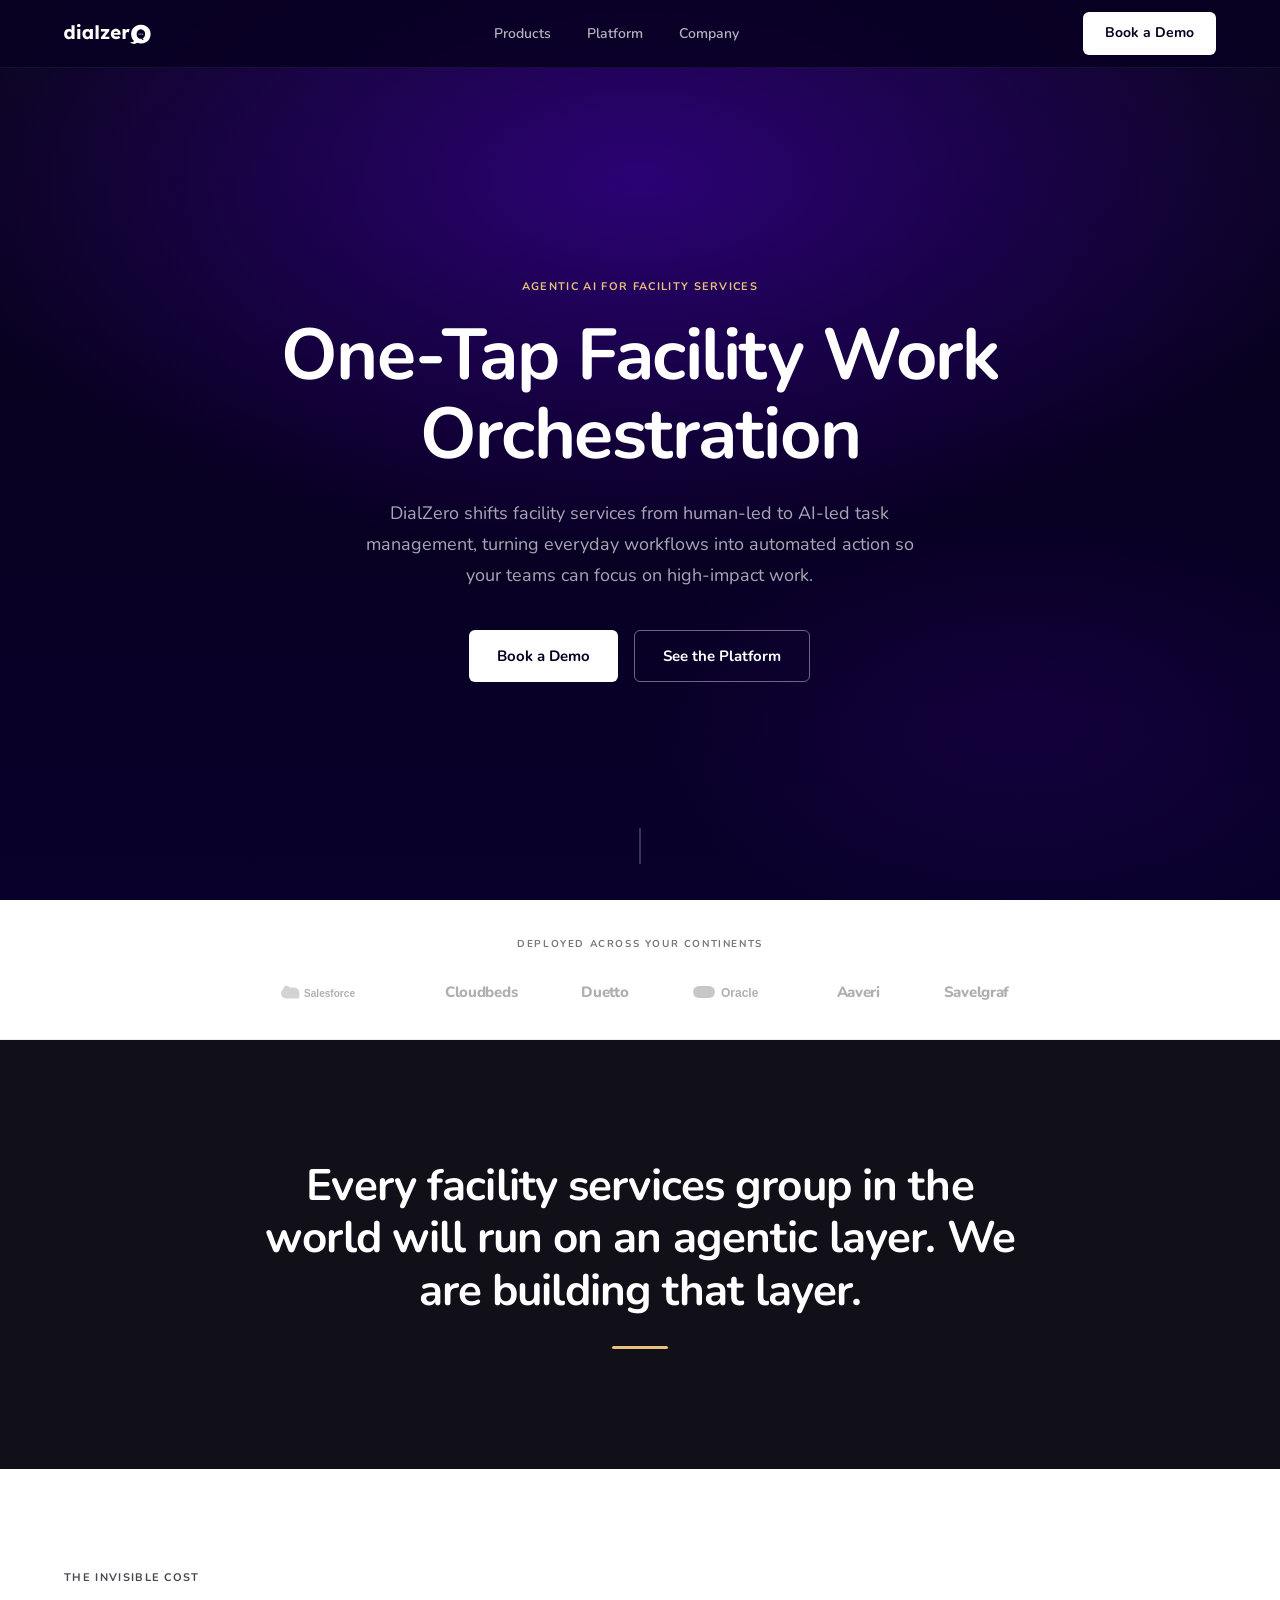
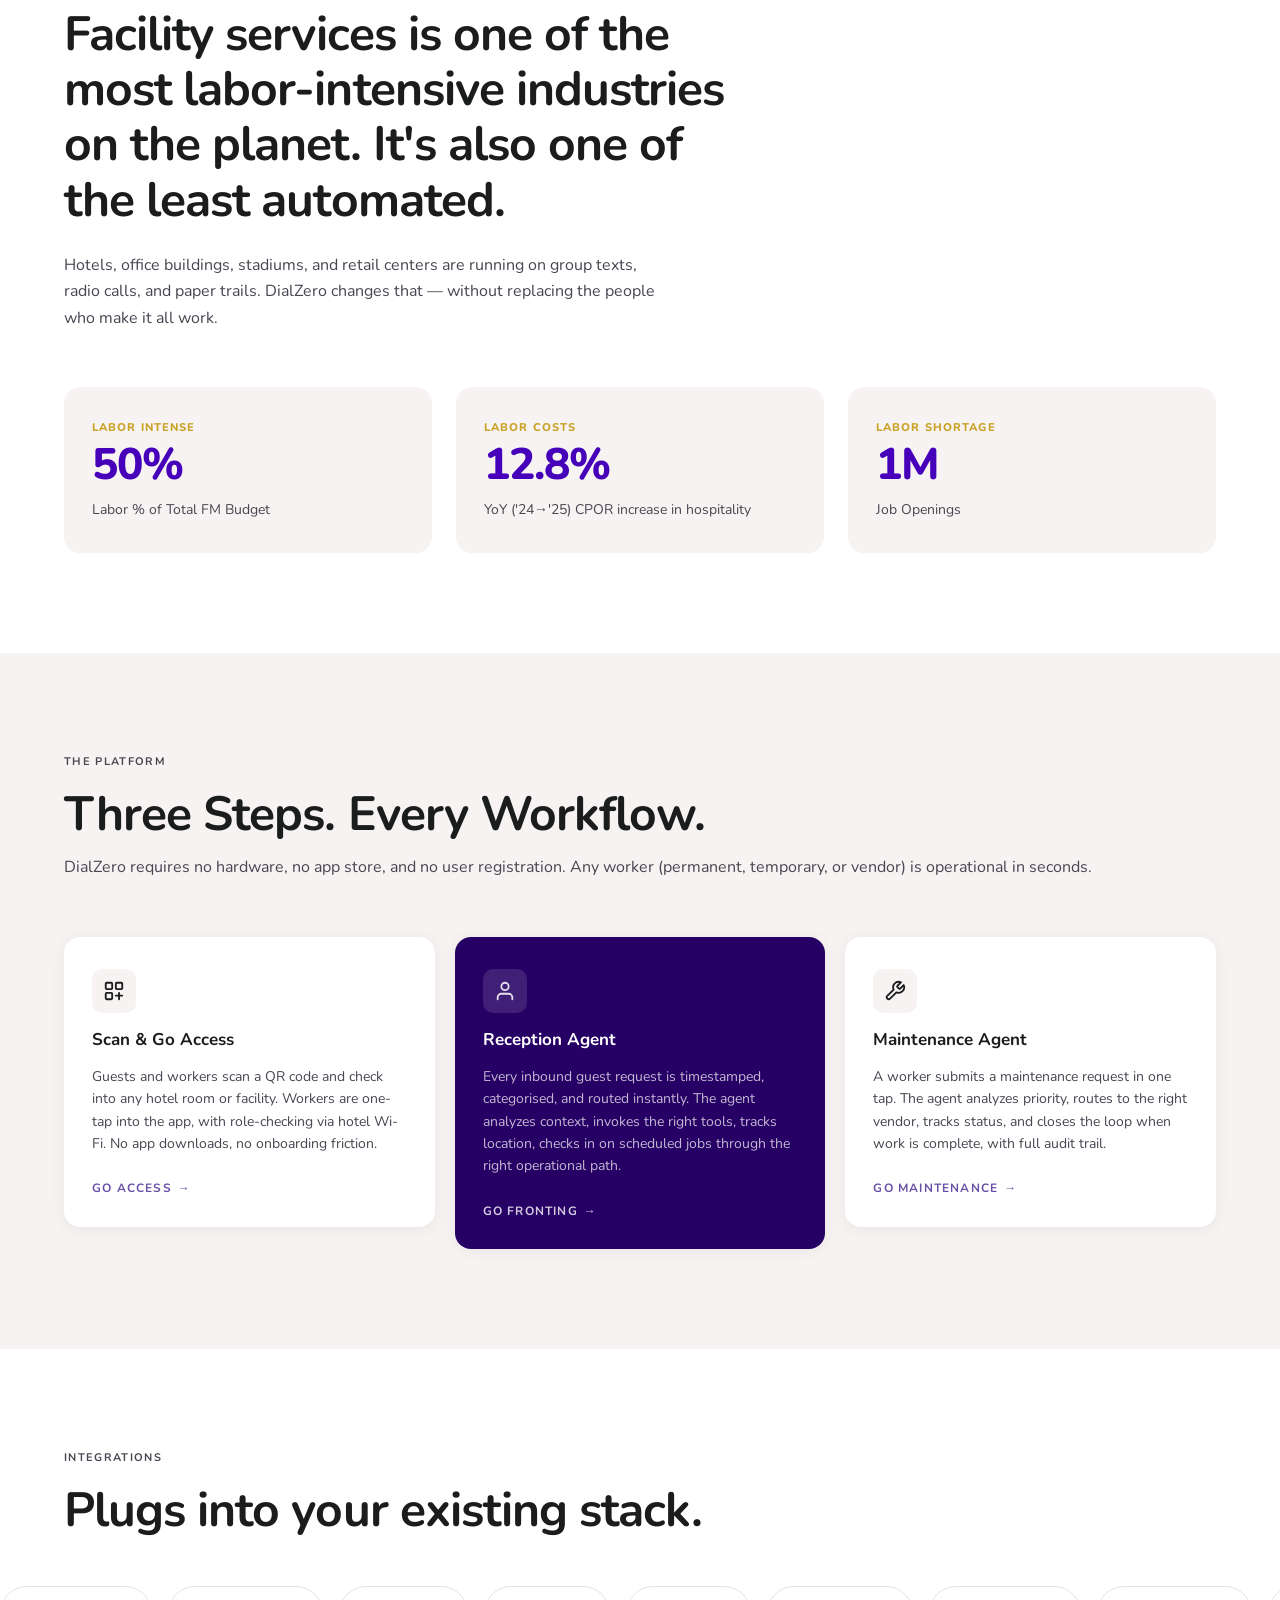
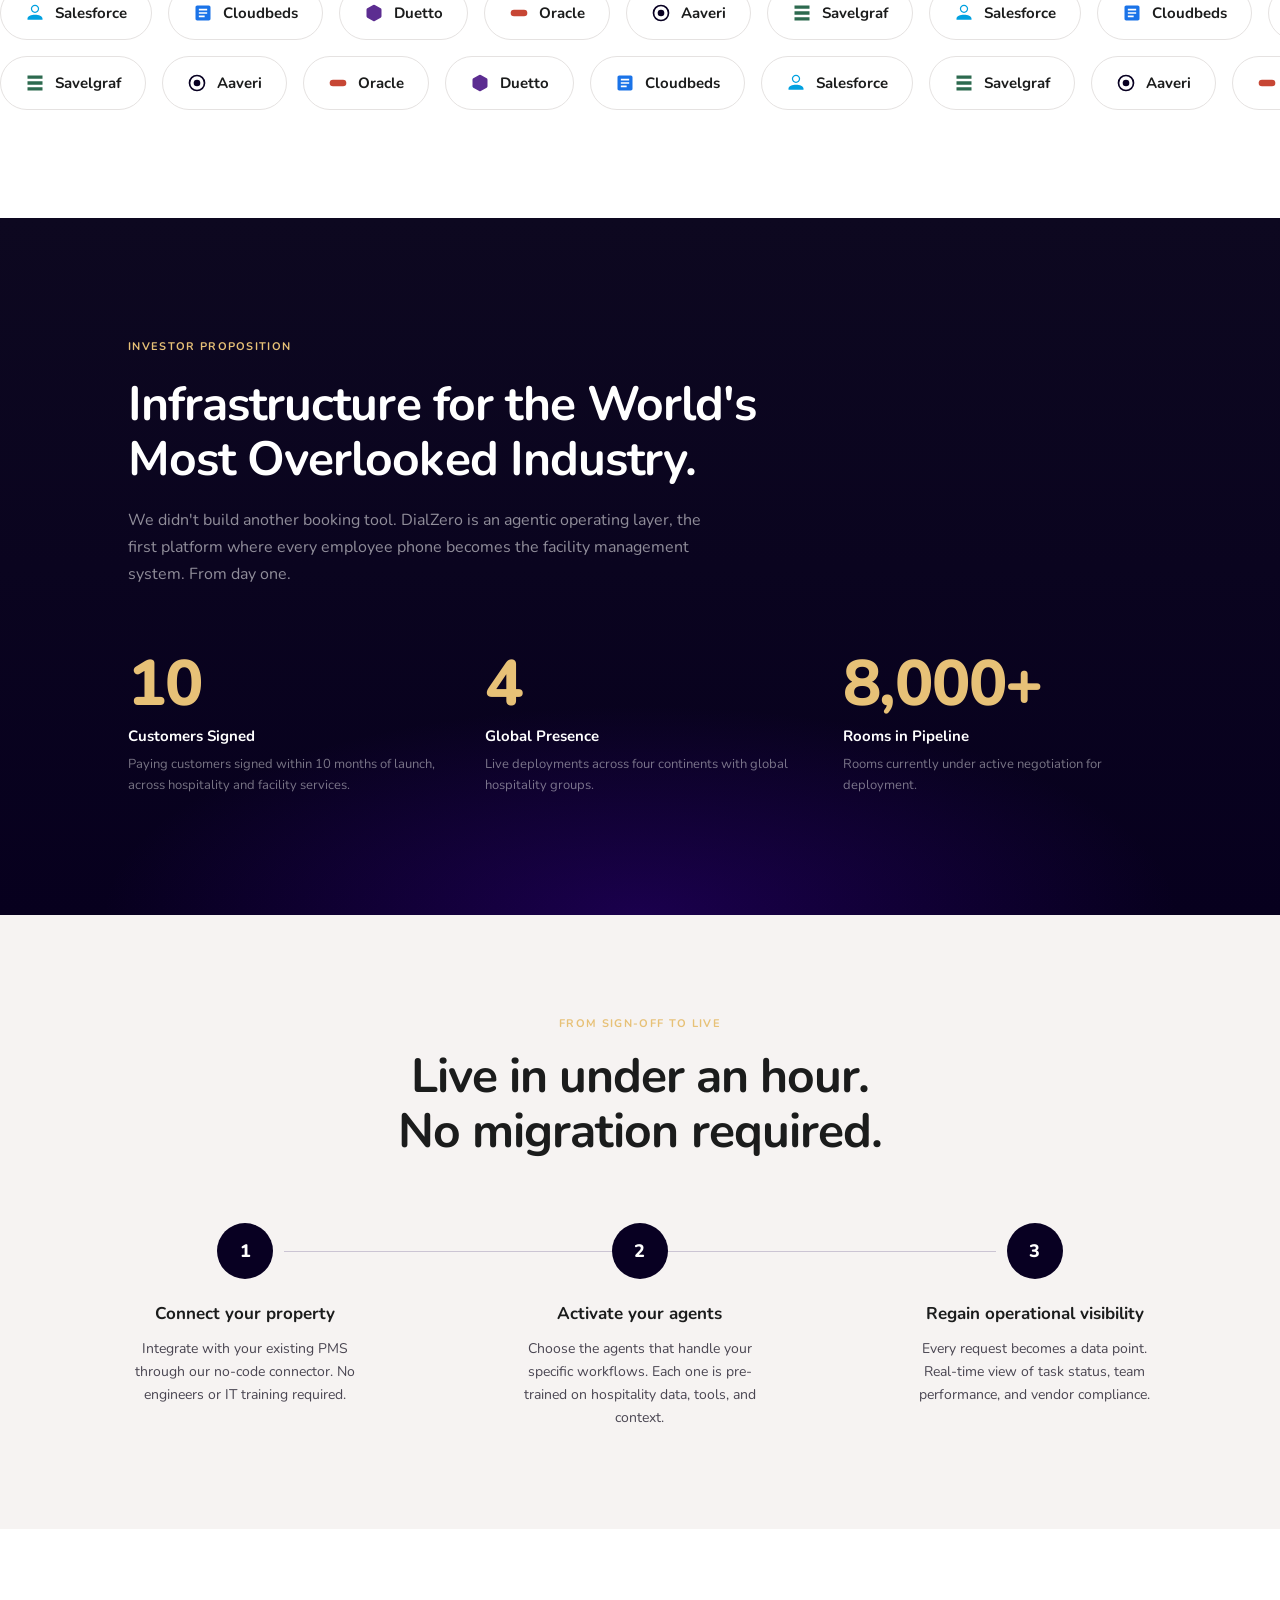
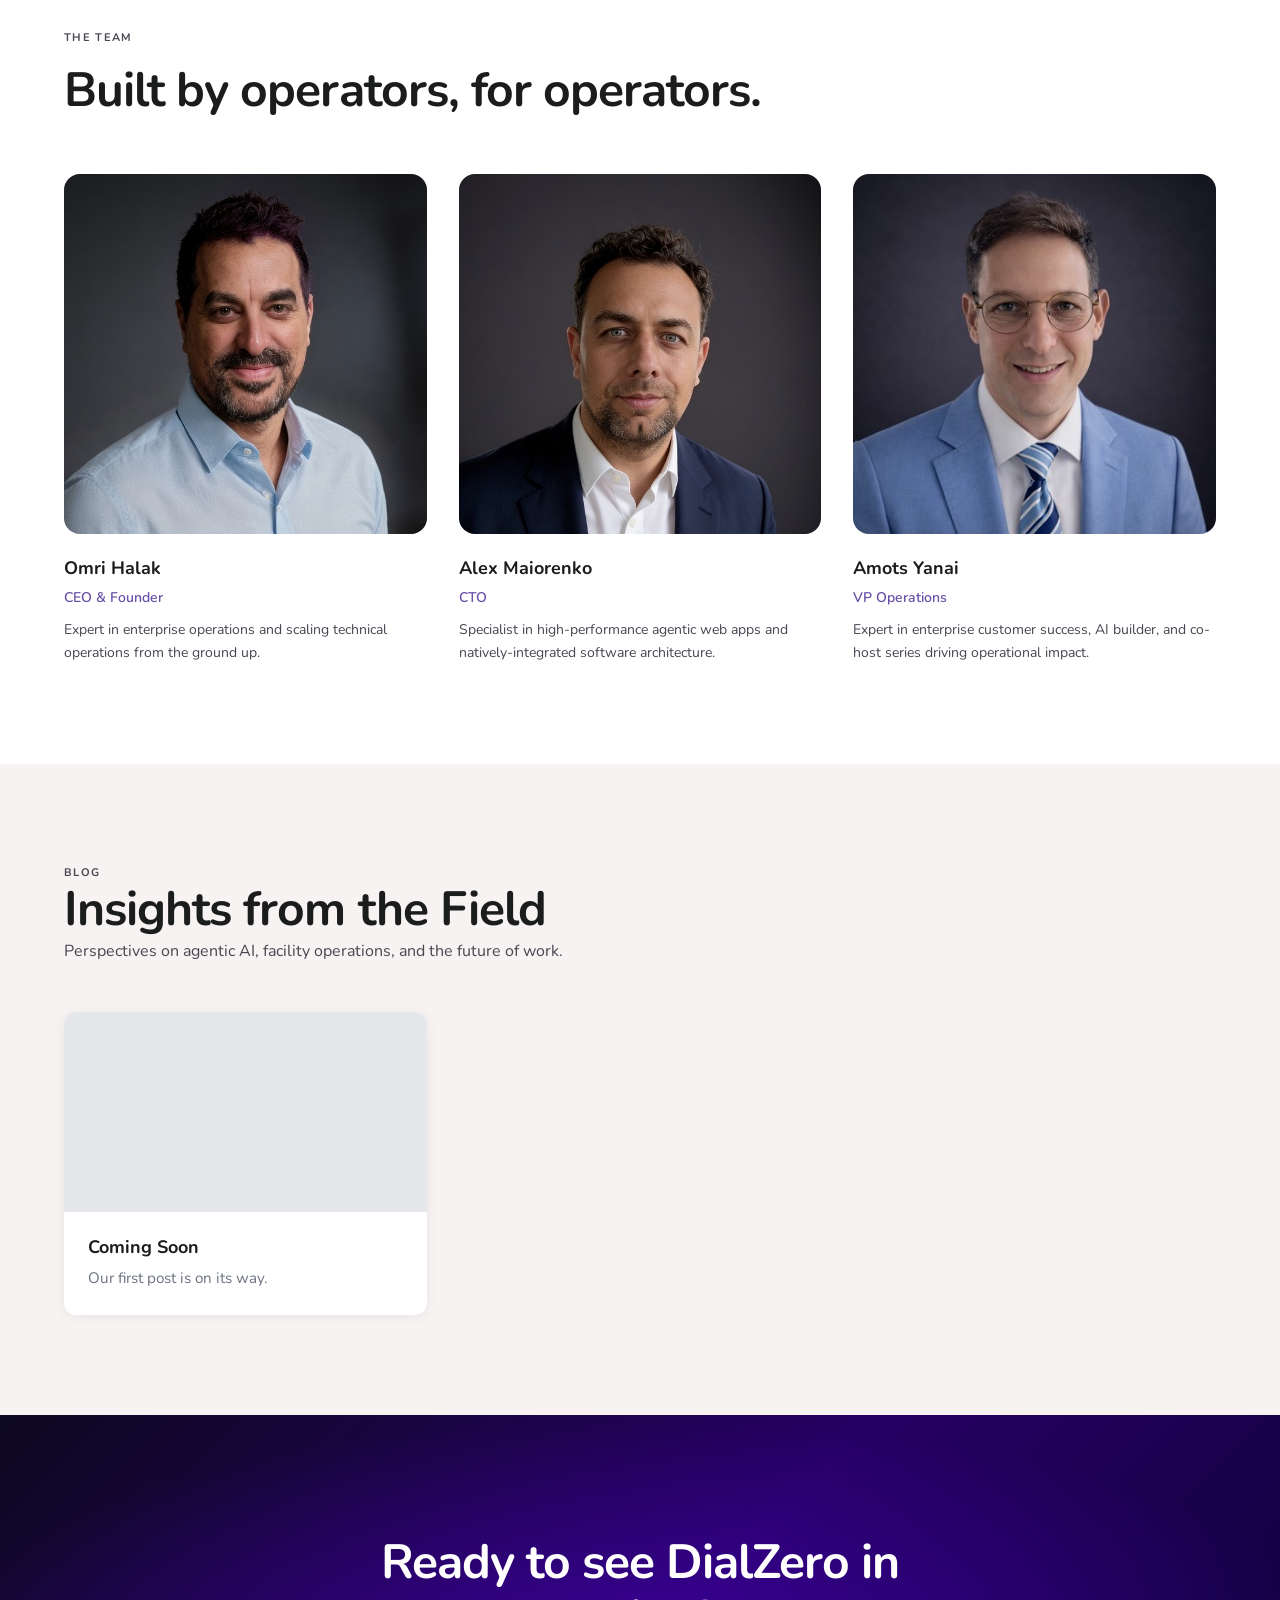
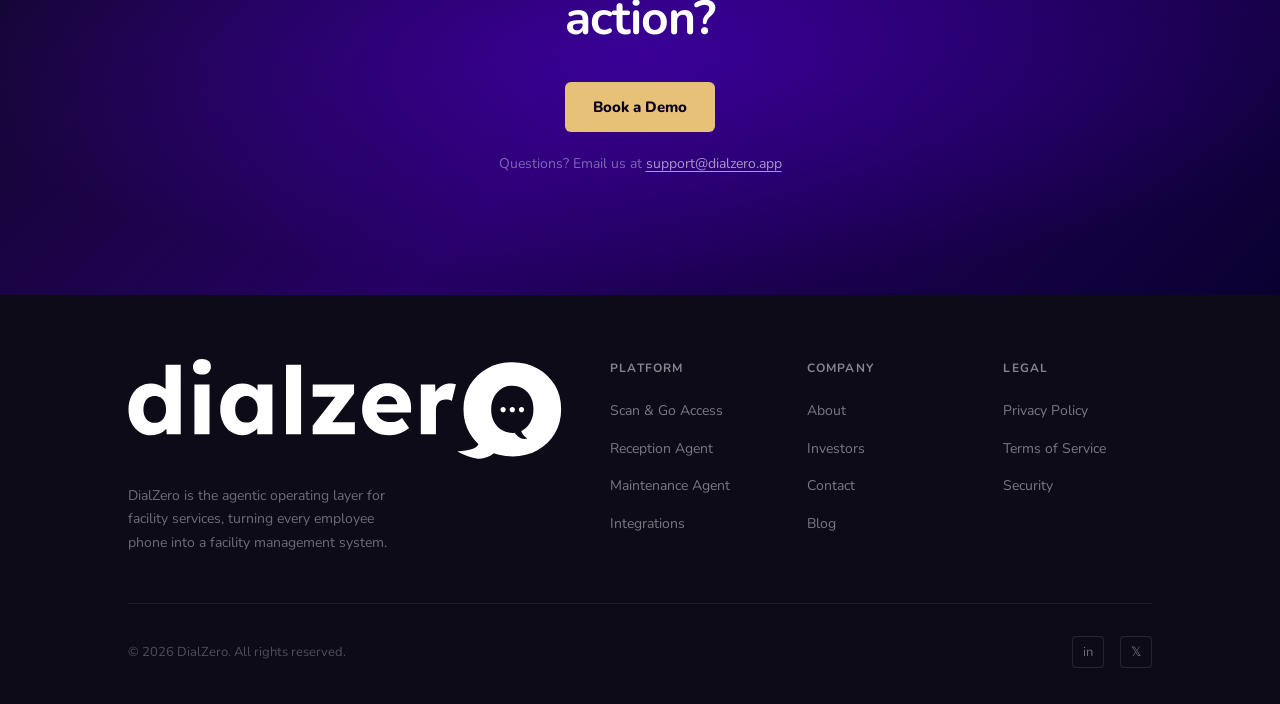
==== index.html @ b9b1dfb5 "Content updates: stat cards, domain migration to dialzero.app, blog section, VP Operations title Co-" ====
<!DOCTYPE html>
<html lang="en">
<head>
  <meta charset="UTF-8">
  <meta name="viewport" content="width=device-width, initial-scale=1.0">
  <title>DialZero: One-Tap Facility Work Orchestration</title>
  <meta name="description" content="DialZero shifts facility services from human-led to AI-led task management, turning everyday workflows into automated action.">
  <link rel="preconnect" href="https://fonts.googleapis.com">
  <link rel="preconnect" href="https://fonts.gstatic.com" crossorigin>
  <link href="https://fonts.googleapis.com/css2?family=Nunito:wght@400;600;700;800;900&display=swap" rel="stylesheet">
  <link rel="stylesheet" href="assets/css/styles.css">
  <style>
    .stat-card__tag{font-size:.7rem;font-weight:800;text-transform:uppercase;letter-spacing:.1em;color:var(--accent,#c9a227);margin-bottom:.4rem;}
    .blog-section{background:var(--surface-low,#f5f5f7);}
    .blog-grid{display:grid;grid-template-columns:repeat(auto-fill,minmax(300px,1fr));gap:2rem;margin-top:3rem;}
    .blog-card{background:#fff;border-radius:12px;overflow:hidden;box-shadow:0 2px 12px rgba(0,0,0,.06);}
    .blog-card__image{background:#e5e7eb;height:200px;}
    .blog-card__body{padding:1.5rem;}
    .blog-card__title{font-size:1.125rem;font-weight:700;margin:0 0 .5rem;}
    .blog-card__desc{color:#6b7280;font-size:.95rem;margin:0;}
  </style>
  <link rel="icon" type="image/svg+xml" href="assets/logos/dialzero-icon.svg">
</head>
<body>

<!-- ═══════════════════════════════════ NAVIGATION -->
<nav class="nav">
  <a href="#" class="nav__logo" aria-label="DialZero home">
    <svg width="434px" height="100px" viewBox="0 0 434 100" style="height:20px;width:auto;display:block;" style="height:22px;width:auto;display:block;" version="1.1" xmlns="http://www.w3.org/2000/svg" xmlns:xlink="http://www.w3.org/1999/xlink"> <g id="7-27-2023" stroke="none" stroke-width="1" fill="none" fill-rule="evenodd"> <g id="Desktop-HD-Copy-6" transform="translate(-503.000000, -462.000000)" fill="#FFFFFF" fill-rule="nonzero"> <g id="dialzero-logo-white" transform="translate(503.505155, 462.000000)"> <path d="M22.3493304,76.3157895 C24.6402138,76.3157895 26.8395598,75.9936952 28.9473684,75.3495066 C31.055177,74.705318 32.9214149,73.8286145 34.546082,72.7193961 C35.7065585,71.9270973 36.7174363,71.0558783 37.5787154,70.1057391 L37.801633,69.8469807 L38.2181039,75.3216048 L52.2145207,75.3216048 L52.2145207,5.77273261 L37.0844102,5.77273261 L37.082648,30.2981086 L36.6565179,29.872458 C36.2523866,29.4891855 35.8236202,29.1190798 35.3702186,28.7621407 L34.67164,28.2366071 C32.9985119,27.0334038 31.1173441,26.0942885 29.0281367,25.419261 C26.9389294,24.7442336 24.7621006,24.4067199 22.4976504,24.4067199 C18.1576989,24.4067199 14.2962386,25.5276864 10.9132695,27.7696194 C7.53030036,30.0115523 4.86567982,33.0863781 2.91940789,36.9940966 C0.973135965,40.9018151 0,45.3663456 0,50.387688 C0,55.4452538 0.97068844,59.9188401 2.91206532,63.8084469 C4.8534422,67.6980537 7.50435659,70.7550125 10.8648085,72.9793233 C14.2252604,75.2036341 18.0534344,76.3157895 22.3493304,76.3157895 Z M26.1997768,63.8495653 C23.9030193,63.8495653 21.9146499,63.2866346 20.2346687,62.160773 C18.5546875,61.0349115 17.2521147,59.4684955 16.3269502,57.4615249 C15.4017857,55.4545544 14.9392035,53.0966087 14.9392035,50.387688 C14.9392035,47.6787672 15.4017857,45.3117657 16.3269502,43.2866835 C17.2521147,41.2616013 18.5546875,39.6951852 20.2346687,38.5874354 C21.9146499,37.4796855 23.9030193,36.9258106 26.1997768,36.9258106 C28.4975133,36.9258106 30.495428,37.4796855 32.1935209,38.5874354 C33.8916138,39.6951852 35.2029977,41.2616013 36.1276727,43.2866835 C37.0523477,45.3117657 37.5146852,47.6787672 37.5146852,50.387688 C37.5146852,53.0966087 37.0523477,55.4545544 36.1276727,57.4615249 C35.2029977,59.4684955 33.8916138,61.0349115 32.1935209,62.160773 C30.495428,63.2866346 28.4975133,63.8495653 26.1997768,63.8495653 Z M73.4321256,15.5633224 C76.1919548,15.5633224 78.3763709,14.8373864 79.9853739,13.3855146 C81.5943769,11.9336427 82.3988784,10.0656916 82.3988784,7.78166118 C82.3988784,5.29987077 81.6100411,3.38247964 80.0323664,2.02948778 C78.4546917,0.676495927 76.2546115,0 73.4321256,0 C70.6713173,0 68.4866564,0.725691181 66.878143,2.17707354 C65.2696295,3.62845591 64.4653727,5.49665179 64.4653727,7.78166118 C64.4653727,10.2634516 65.2539653,12.1808427 66.8311505,13.5338346 C68.4083356,14.8868264 70.6086607,15.5633224 73.4321256,15.5633224 Z M81.0023206,75.3216048 L81.0023206,25.4405545 L65.9265452,25.4405545 L65.9265452,75.3216048 L81.0023206,75.3216048 Z M113.658866,76.2071194 C115.968351,76.2071194 118.122907,75.8581023 120.122535,75.1600681 C122.122163,74.462034 123.934066,73.5224291 125.558243,72.3412535 C126.71837,71.4975567 127.750626,70.5522126 128.655012,69.5052213 L128.753231,69.3864544 L128.753732,75.3216048 L143.924961,75.3216048 L143.924961,25.4405545 L129.023939,25.4405545 L129.023437,31.4564732 L128.814675,31.1784923 C128.139159,30.3290313 127.389237,29.5403088 126.56491,28.812325 L125.932715,28.2777256 C124.425039,27.0569001 122.677751,26.1065261 120.69085,25.4266036 C118.703949,24.7466812 116.516107,24.4067199 114.127322,24.4067199 C109.804014,24.4067199 105.957728,25.5120222 102.588465,27.7226269 C99.2192024,29.9332315 96.570246,32.9833372 94.6415963,36.8729441 C92.7129465,40.7625509 91.7486216,45.2361372 91.7486216,50.293703 C91.7486216,55.2886122 92.7151493,59.7374785 94.6482046,63.6403019 C96.5812599,67.5431254 99.1969299,70.6133008 102.495215,72.8508282 C105.793499,75.0883557 109.514717,76.2071194 113.658866,76.2071194 Z M117.869099,63.5015273 C115.598774,63.5015273 113.63023,62.960869 111.963465,61.8795524 C110.296701,60.7982358 109.000981,59.2675536 108.076306,57.2875059 C107.151631,55.3074581 106.689294,52.9761905 106.689294,50.293703 C106.689294,47.6376488 107.151631,45.3173951 108.076306,43.3329417 C109.000981,41.3484884 110.296701,39.8156035 111.963465,38.7342869 C113.63023,37.6529703 115.598774,37.112312 117.869099,37.112312 C120.166835,37.112312 122.16475,37.6529703 123.862843,38.7342869 C125.560936,39.8156035 126.87232,41.3484884 127.796995,43.3329417 C128.721669,45.3173951 129.184007,47.6376488 129.184007,50.293703 C129.184007,52.9761905 128.721669,55.3074581 127.796995,57.2875059 C126.87232,59.2675536 125.560936,60.7982358 123.862843,61.8795524 C122.16475,62.960869 120.166835,63.5015273 117.869099,63.5015273 Z M172.569087,75.3216048 L172.569087,5.77273261 L157.493312,5.77273261 L157.493312,75.3216048 L172.569087,75.3216048 Z" id="dial"></path> <path d="M226.349992,75.3216048 L226.349992,63.1255874 L203.743832,63.1270559 L225.570211,34.4131814 L225.570211,25.4405545 L184.178646,25.4405545 L184.178646,37.6351034 L206.859434,37.6359845 L184.178646,66.699953 L184.178646,75.3216048 L226.349992,75.3216048 Z M260.844992,76.2614544 C263.127064,76.2614544 265.402284,75.9954084 267.67065,75.4633165 C269.939016,74.9312245 272.172138,74.1372474 274.370016,73.0813851 C276.567893,72.0255228 278.652205,70.655643 280.622953,68.9717458 L280.622953,68.9717458 L273.524151,58.981438 C271.619976,60.5008615 269.834262,61.5689615 268.167008,62.1857378 C266.499754,62.8025141 264.606349,63.1109023 262.486792,63.1109023 C259.399973,63.1109023 256.74759,62.547482 254.529643,61.4206414 C252.311696,60.2938009 250.61703,58.7043781 249.445644,56.6523731 C248.913196,55.7196436 248.501759,54.7134883 248.211333,53.6339072 L248.203419,53.60168 L282.489435,53.6007989 L282.58342,49.5726621 C282.6823,45.947388 282.165383,42.5969709 281.032668,39.5214109 C279.899954,36.445851 278.270392,33.7800067 276.143982,31.5238781 C274.017572,29.2677495 271.495153,27.5106712 268.576724,26.2526433 C265.658295,24.9946154 262.457422,24.3656015 258.974104,24.3656015 C255.303795,24.3656015 251.917889,25.0078321 248.816385,26.2922932 C245.714882,27.5767544 243.034107,29.393797 240.774063,31.7434211 C238.514018,34.0930451 236.757429,36.8656015 235.504297,40.0610902 C234.251164,43.2565789 233.624597,46.7609453 233.624597,50.5741894 C233.624597,55.5690985 234.745564,59.9912868 236.987497,63.8407542 C239.22943,67.6902216 242.389429,70.7227052 246.467496,72.9382049 C250.545562,75.1537046 255.338061,76.2614544 260.844992,76.2614544 Z M268.612253,45.1923755 L248.139979,45.1923755 L248.166479,45.0784187 C248.325784,44.4266917 248.524915,43.8117511 248.763871,43.2335967 L249.016103,42.6677044 C249.901129,40.8222705 251.196848,39.4102933 252.903263,38.4317728 C254.609677,37.4532523 256.705248,36.963992 259.189976,36.963992 C260.924781,36.963992 262.484834,37.3078693 263.870133,37.9956238 C265.255432,38.6833784 266.372483,39.6349761 267.221284,40.8504171 C268.070086,42.065858 268.534137,43.4558075 268.613437,45.0202655 L268.613437,45.0202655 L268.612253,45.1923755 Z M307.425355,75.3216048 L307.425355,50.3318844 C307.425355,48.8388941 307.66203,47.4956924 308.135382,46.3022791 C308.608733,45.1088659 309.263201,44.067444 310.098786,43.1780134 C310.934371,42.2885828 311.939815,41.604989 313.115116,41.1272321 C314.290418,40.6494753 315.561907,40.4105968 316.929584,40.4105968 C318.202297,40.4105968 319.418962,40.5650356 320.579578,40.8739133 C321.740194,41.182791 322.660219,41.5300948 323.339652,41.9158247 L323.339652,41.9158247 L327.442683,25.2922345 C326.662412,25.0416079 325.777877,24.8313655 324.789076,24.6615073 C323.800276,24.491649 322.755183,24.4067199 321.653797,24.4067199 C319.047672,24.4067199 316.573959,25.0244753 314.232656,26.2599859 C311.891354,27.4954966 309.863334,29.1833098 308.148598,31.3234258 C307.767546,31.7990071 307.41005,32.2876418 307.076111,32.7893301 L306.918174,33.0377702 L306.616203,25.4405545 L292.309929,25.4405545 L292.309929,75.3216048 L307.425355,75.3216048 Z" id="zero"></path> <path d="M383.936352,3.27405428 C393.298951,3.27405428 401.649846,5.30901554 408.989036,9.37893806 C416.328226,13.4488606 422.102539,19.0143463 426.311977,26.0753953 C430.521414,33.1364443 432.626133,41.2247489 432.626133,50.340309 C432.626133,59.4576463 430.521414,67.5463952 426.311977,74.6065555 C422.102539,81.6667159 416.328226,87.2322017 408.989036,91.3030128 C401.649846,95.373824 393.298951,97.4092295 383.936352,97.4092295 C377.236227,97.4092295 371.053002,96.3774581 365.386675,94.3139152 C360.53883,97.936409 355.824704,99.7478367 351.244278,99.7478367 C345.937145,99.7478367 338.455191,97.3160294 328.798415,92.4524149 C341.770161,91.5874436 348.793048,89.1005192 349.867074,84.9916417 C346.541131,81.9912467 343.700773,78.5296533 341.343458,74.6065555 C337.101141,67.5463952 334.979983,59.4576463 334.979983,50.340309 C334.979983,41.2247489 337.101141,33.1364443 341.343458,26.0753953 C345.585774,19.0143463 351.392523,13.4488606 358.763704,9.37893806 C366.134884,5.30901554 374.525767,3.27405428 383.936352,3.27405428 Z M383.936352,26.6565589 C379.830884,26.6565589 376.167954,27.6829259 372.947561,29.7356597 C369.727168,31.7883936 367.200351,34.5955738 365.367108,38.1572003 C363.533866,41.7188268 362.641238,45.779863 362.689224,50.340309 C362.641238,54.8349963 363.533866,58.8635976 365.367108,62.4261127 C367.200351,65.9886279 369.727168,68.7962524 372.947561,70.8489862 C376.167954,72.9017201 379.830884,73.928087 383.936352,73.928087 L384.450461,73.9224865 C384.546987,73.9203722 384.643264,73.9176581 384.739291,73.9143426 C384.809494,73.9119673 384.879586,73.909234 384.949547,73.9061818 C385.03897,73.9021796 385.127776,73.897751 385.216363,73.8927989 C385.290675,73.8888355 385.365175,73.884326 385.439523,73.8794499 L385.464631,73.8775102 L385.464631,73.8775102 L385.58012,73.8697789 C385.709295,73.8604792 385.838012,73.8500671 385.966272,73.8385425 C386.892841,74.9273595 387.924151,76.0099898 389.059343,77.086911 C391.777968,79.6659848 395.066693,80.489442 398.925518,79.5572824 C395.319627,77.0071834 393.25698,74.4870567 392.738869,71.9978185 L392.738869,71.9978185 L393.157178,71.7898226 C393.1746,71.7808917 393.19201,71.7719328 393.209409,71.762946 C393.263586,71.7349627 393.317703,71.706681 393.371708,71.6781275 C393.485094,71.6181784 393.59801,71.5570196 393.710433,71.4946623 C393.756159,71.4692983 393.801486,71.443916 393.846732,71.4183381 C393.960109,71.3542502 394.073433,71.2886669 394.186249,71.2218461 L394.287888,71.1612282 L394.287888,71.1612282 L394.330022,71.1358537 C394.48448,71.0425686 394.637978,70.9469461 394.790516,70.8489862 C397.986915,68.7962524 400.485741,65.9886279 402.286993,62.4261127 C404.088245,58.8635976 404.964878,54.8349963 404.916892,50.340309 C404.964878,45.731877 404.088245,41.6468478 402.286993,38.0852213 C400.485741,34.5235948 397.986915,31.7284111 394.790516,29.6996702 C391.594116,27.6709294 387.976061,26.6565589 383.936352,26.6565589 Z M374.595361,48.0263158 C376.048742,48.0263158 377.22694,49.2045138 377.22694,50.6578947 C377.22694,52.1112757 376.048742,53.2894737 374.595361,53.2894737 C373.141981,53.2894737 371.963783,52.1112757 371.963783,50.6578947 C371.963783,49.2045138 373.141981,48.0263158 374.595361,48.0263158 Z M383.805888,48.0263158 C385.259269,48.0263158 386.437467,49.2045138 386.437467,50.6578947 C386.437467,52.1112757 385.259269,53.2894737 383.805888,53.2894737 C382.352507,53.2894737 381.174309,52.1112757 381.174309,50.6578947 C381.174309,49.2045138 382.352507,48.0263158 383.805888,48.0263158 Z M393.016414,48.0263158 C394.469795,48.0263158 395.647993,49.2045138 395.647993,50.6578947 C395.647993,52.1112757 394.469795,53.2894737 393.016414,53.2894737 C391.563033,53.2894737 390.384835,52.1112757 390.384835,50.6578947 C390.384835,49.2045138 391.563033,48.0263158 393.016414,48.0263158 Z" id="Combined-Shape"></path> </g> </g> </g> </svg>
  </a>
  <ul class="nav__links">
    <li><a href="#platform">Products</a></li>
    <li><a href="#platform">Platform</a></li>
    <li><a href="#team">Company</a></li>
  </ul>
  <div class="nav__cta">
    <a href="https://calendly.com/d/cr38-fbh-6f4/dialzero-demo" target="_blank" rel="noopener" class="btn btn-primary">Book a Demo</a>
  </div>
</nav>

<!-- ═══════════════════════════════════ HERO -->
<section class="hero" id="hero">
  <video class="hero__video" autoplay muted loop playsinline preload="auto">
    <source src="hero.mp4" type="video/mp4">
  </video>
  <div class="hero__overlay"></div>
  <div class="hero__content">
    <p class="eyebrow">Agentic AI for Facility Services</p>
    <h1>One-Tap Facility Work<br>Orchestration</h1>
    <p class="hero__sub">DialZero shifts facility services from human-led to AI-led task management, turning everyday workflows into automated action so your teams can focus on high-impact work.</p>
    <div class="hero__ctas">
      <a href="https://calendly.com/d/cr38-fbh-6f4/dialzero-demo" target="_blank" rel="noopener" class="btn btn-primary">Book a Demo</a>
      <a href="#platform" class="btn btn-ghost">See the Platform</a>
    </div>
  </div>
  <div class="hero__scroll"><span></span></div>
</section>

<!-- ═══════════════════════════════════ LOGOS BAR -->
<div class="logos-bar">
  <div class="container">
    <p class="logos-bar__label">Deployed Across Your Continents</p>
    <div class="logos-bar__row">

      <!-- Salesforce -->
      <div class="partner-logo" title="Salesforce">
        <svg viewBox="0 0 120 24" fill="none" xmlns="http://www.w3.org/2000/svg" height="22">
          <path d="M15.5 5a7.5 7.5 0 0 1 5.7 2.6A6 6 0 0 1 25 7a6 6 0 0 1 5.9 7.1A5.5 5.5 0 0 1 30 19H16.5A5.5 5.5 0 0 1 13 9.2 7.5 7.5 0 0 1 15.5 5Z" fill="#00A1E0"/>
          <text x="36" y="17" font-family="Arial,sans-serif" font-size="11" font-weight="700" fill="#1b1c1c">Salesforce</text>
        </svg>
      </div>

      <!-- Cloudbeds -->
      <div class="partner-logo" title="Cloudbeds">
        <span>Cloudbeds</span>
      </div>

      <!-- Duetto -->
      <div class="partner-logo" title="Duetto">
        <span>Duetto</span>
      </div>

      <!-- Oracle -->
      <div class="partner-logo" title="Oracle">
        <svg viewBox="0 0 80 22" fill="none" xmlns="http://www.w3.org/2000/svg" height="22">
          <rect x="0" y="5" width="22" height="12" rx="6" fill="#C74634"/>
          <text x="28" y="16" font-family="Arial,sans-serif" font-size="12" font-weight="700" fill="#1b1c1c">Oracle</text>
        </svg>
      </div>

      <!-- Aaveri -->
      <div class="partner-logo" title="Aaveri">
        <span>Aaveri</span>
      </div>

      <!-- Savelgraf -->
      <div class="partner-logo" title="Savelgraf">
        <span>Savelgraf</span>
      </div>

    </div>
  </div>
</div>

<!-- ═══════════════════════════════════ QUOTE -->
<section class="quote-section">
  <div class="container">
    <h2>Every facility services group in the world will run on an agentic layer. We are building that layer.</h2>
    <div class="quote-divider"></div>
  </div>
</section>

<!-- ═══════════════════════════════════ PROBLEM -->
<section class="section problem-section" id="problem">
  <div class="container">
    <p class="eyebrow eyebrow--dark">The Invisible Cost</p>
    <h2>Facility services is one of the most labor-intensive industries on the planet. It's also one of the least automated.</h2>
    <p class="lead">Hotels, office buildings, stadiums, and retail centers are running on group texts, radio calls, and paper trails. DialZero changes that — without replacing the people who make it all work.</p>
    <div class="stats-grid">
      <div class="stat-card">
        <div class="stat-card__tag">Labor Intense</div>
        <div class="stat-card__number">50%</div>
        <div class="stat-card__label">Labor % of Total FM Budget</div>
      </div>
      <div class="stat-card">
        <div class="stat-card__tag">Labor Costs</div>
        <div class="stat-card__number">12.8%</div>
        <div class="stat-card__label">YoY ('24→'25) CPOR increase in hospitality</div>
      </div>
      <div class="stat-card">
        <div class="stat-card__tag">Labor Shortage</div>
        <div class="stat-card__number">1M</div>
        <div class="stat-card__label">Job Openings</div>
      </div>
    </div>
  </div>
</section>

<!-- ═══════════════════════════════════ PLATFORM -->
<section class="section platform-section" id="platform">
  <div class="container">
    <p class="eyebrow eyebrow--dark">The Platform</p>
    <h2>Three Steps. Every Workflow.</h2>
    <p class="platform-sub">DialZero requires no hardware, no app store, and no user registration. Any worker (permanent, temporary, or vendor) is operational in seconds.</p>
    <div class="agents-grid">

      <div class="agent-card">
        <div class="agent-icon">
          <svg viewBox="0 0 24 24" fill="none" stroke="currentColor" stroke-width="2" stroke-linecap="round" stroke-linejoin="round">
            <rect x="3" y="3" width="7" height="7" rx="1"/><rect x="14" y="3" width="7" height="7" rx="1"/>
            <rect x="3" y="14" width="7" height="7" rx="1"/>
            <path d="M14 17h7M17.5 14v7"/>
          </svg>
        </div>
        <h3>Scan &amp; Go Access</h3>
        <p>Guests and workers scan a QR code and check into any hotel room or facility. Workers are one-tap into the app, with role-checking via hotel Wi-Fi. No app downloads, no onboarding friction.</p>
        <a href="#contact" class="agent-card__link">Go Access</a>
      </div>

      <div class="agent-card agent-card--active">
        <div class="agent-icon">
          <svg viewBox="0 0 24 24" fill="none" stroke="currentColor" stroke-width="2" stroke-linecap="round" stroke-linejoin="round" style="stroke:rgba(255,255,255,0.85)">
            <path d="M20 21v-2a4 4 0 0 0-4-4H8a4 4 0 0 0-4 4v2"/>
            <circle cx="12" cy="7" r="4"/>
          </svg>
        </div>
        <h3>Reception Agent</h3>
        <p>Every inbound guest request is timestamped, categorised, and routed instantly. The agent analyzes context, invokes the right tools, tracks location, checks in on scheduled jobs through the right operational path.</p>
        <a href="#contact" class="agent-card__link">Go Fronting</a>
      </div>

      <div class="agent-card">
        <div class="agent-icon">
          <svg viewBox="0 0 24 24" fill="none" stroke="currentColor" stroke-width="2" stroke-linecap="round" stroke-linejoin="round">
            <path d="M14.7 6.3a1 1 0 0 0 0 1.4l1.6 1.6a1 1 0 0 0 1.4 0l3.77-3.77a6 6 0 0 1-7.94 7.94l-6.91 6.91a2.12 2.12 0 0 1-3-3l6.91-6.91a6 6 0 0 1 7.94-7.94l-3.76 3.76z"/>
          </svg>
        </div>
        <h3>Maintenance Agent</h3>
        <p>A worker submits a maintenance request in one tap. The agent analyzes priority, routes to the right vendor, tracks status, and closes the loop when work is complete, with full audit trail.</p>
        <a href="#contact" class="agent-card__link">Go Maintenance</a>
      </div>

    </div>
  </div>
</section>

<!-- ═══════════════════════════════════ INTEGRATIONS -->
<section class="section integrations-section" id="integrations">
  <div class="container">
    <p class="eyebrow eyebrow--dark">Integrations</p>
    <h2>Plugs into your existing stack.</h2>
  </div>
  <div class="integrations-roller">

    <!-- Row 1: scrolls left -->
    <div class="roller-track">
      <div class="roller-track__inner ticker-animation">
        <div class="integration-pill"><svg viewBox="0 0 24 24" width="20" height="20" fill="#00A1E0"><path d="M12 2C9.24 2 7 4.24 7 7c0 2.76 2.24 5 5 5s5-2.24 5-5c0-2.76-2.24-5-5-5zm0 1.5c1.93 0 3.5 1.57 3.5 3.5S13.93 10.5 12 10.5 8.5 8.93 8.5 7 10.07 3.5 12 3.5zM3 18.5c0-2.9 4.5-4.5 9-4.5s9 1.6 9 4.5V20H3v-1.5z"/></svg>Salesforce</div>
        <div class="integration-pill"><svg viewBox="0 0 24 24" width="20" height="20" fill="#1a73e8"><path d="M19 3H5c-1.1 0-2 .9-2 2v14c0 1.1.9 2 2 2h14c1.1 0 2-.9 2-2V5c0-1.1-.9-2-2-2zm-5 14H7v-2h7v2zm3-4H7v-2h10v2zm0-4H7V7h10v2z"/></svg>Cloudbeds</div>
        <div class="integration-pill"><svg viewBox="0 0 24 24" width="20" height="20" fill="#5c2d91"><path d="M21 16V8a2 2 0 0 0-1-1.73l-7-4a2 2 0 0 0-2 0l-7 4A2 2 0 0 0 3 8v8a2 2 0 0 0 1 1.73l7 4a2 2 0 0 0 2 0l7-4A2 2 0 0 0 21 16z"/></svg>Duetto</div>
        <div class="integration-pill"><svg viewBox="0 0 24 24" width="20" height="20" fill="#C74634"><rect x="2" y="8" width="20" height="8" rx="4"/></svg>Oracle</div>
        <div class="integration-pill"><svg viewBox="0 0 24 24" width="20" height="20" fill="#080022"><circle cx="12" cy="12" r="9" stroke="#080022" stroke-width="2" fill="none"/><circle cx="12" cy="12" r="4" fill="#080022"/></svg>Aaveri</div>
        <div class="integration-pill"><svg viewBox="0 0 24 24" width="20" height="20" fill="#2d6a4f"><path d="M3 3h18v4H3zm0 7h18v4H3zm0 7h18v4H3z"/></svg>Savelgraf</div>
        <!-- duplicated for seamless loop -->
        <div class="integration-pill"><svg viewBox="0 0 24 24" width="20" height="20" fill="#00A1E0"><path d="M12 2C9.24 2 7 4.24 7 7c0 2.76 2.24 5 5 5s5-2.24 5-5c0-2.76-2.24-5-5-5zm0 1.5c1.93 0 3.5 1.57 3.5 3.5S13.93 10.5 12 10.5 8.5 8.93 8.5 7 10.07 3.5 12 3.5zM3 18.5c0-2.9 4.5-4.5 9-4.5s9 1.6 9 4.5V20H3v-1.5z"/></svg>Salesforce</div>
        <div class="integration-pill"><svg viewBox="0 0 24 24" width="20" height="20" fill="#1a73e8"><path d="M19 3H5c-1.1 0-2 .9-2 2v14c0 1.1.9 2 2 2h14c1.1 0 2-.9 2-2V5c0-1.1-.9-2-2-2zm-5 14H7v-2h7v2zm3-4H7v-2h10v2zm0-4H7V7h10v2z"/></svg>Cloudbeds</div>
        <div class="integration-pill"><svg viewBox="0 0 24 24" width="20" height="20" fill="#5c2d91"><path d="M21 16V8a2 2 0 0 0-1-1.73l-7-4a2 2 0 0 0-2 0l-7 4A2 2 0 0 0 3 8v8a2 2 0 0 0 1 1.73l7 4a2 2 0 0 0 2 0l7-4A2 2 0 0 0 21 16z"/></svg>Duetto</div>
        <div class="integration-pill"><svg viewBox="0 0 24 24" width="20" height="20" fill="#C74634"><rect x="2" y="8" width="20" height="8" rx="4"/></svg>Oracle</div>
        <div class="integration-pill"><svg viewBox="0 0 24 24" width="20" height="20" fill="#080022"><circle cx="12" cy="12" r="9" stroke="#080022" stroke-width="2" fill="none"/><circle cx="12" cy="12" r="4" fill="#080022"/></svg>Aaveri</div>
        <div class="integration-pill"><svg viewBox="0 0 24 24" width="20" height="20" fill="#2d6a4f"><path d="M3 3h18v4H3zm0 7h18v4H3zm0 7h18v4H3z"/></svg>Savelgraf</div>
      </div>
    </div>

    <!-- Row 2: scrolls right -->
    <div class="roller-track">
      <div class="roller-track__inner ticker-animation" style="animation-direction:reverse;">
        <div class="integration-pill"><svg viewBox="0 0 24 24" width="20" height="20" fill="#2d6a4f"><path d="M3 3h18v4H3zm0 7h18v4H3zm0 7h18v4H3z"/></svg>Savelgraf</div>
        <div class="integration-pill"><svg viewBox="0 0 24 24" width="20" height="20" fill="#080022"><circle cx="12" cy="12" r="9" stroke="#080022" stroke-width="2" fill="none"/><circle cx="12" cy="12" r="4" fill="#080022"/></svg>Aaveri</div>
        <div class="integration-pill"><svg viewBox="0 0 24 24" width="20" height="20" fill="#C74634"><rect x="2" y="8" width="20" height="8" rx="4"/></svg>Oracle</div>
        <div class="integration-pill"><svg viewBox="0 0 24 24" width="20" height="20" fill="#5c2d91"><path d="M21 16V8a2 2 0 0 0-1-1.73l-7-4a2 2 0 0 0-2 0l-7 4A2 2 0 0 0 3 8v8a2 2 0 0 0 1 1.73l7 4a2 2 0 0 0 2 0l7-4A2 2 0 0 0 21 16z"/></svg>Duetto</div>
        <div class="integration-pill"><svg viewBox="0 0 24 24" width="20" height="20" fill="#1a73e8"><path d="M19 3H5c-1.1 0-2 .9-2 2v14c0 1.1.9 2 2 2h14c1.1 0 2-.9 2-2V5c0-1.1-.9-2-2-2zm-5 14H7v-2h7v2zm3-4H7v-2h10v2zm0-4H7V7h10v2z"/></svg>Cloudbeds</div>
        <div class="integration-pill"><svg viewBox="0 0 24 24" width="20" height="20" fill="#00A1E0"><path d="M12 2C9.24 2 7 4.24 7 7c0 2.76 2.24 5 5 5s5-2.24 5-5c0-2.76-2.24-5-5-5zm0 1.5c1.93 0 3.5 1.57 3.5 3.5S13.93 10.5 12 10.5 8.5 8.93 8.5 7 10.07 3.5 12 3.5zM3 18.5c0-2.9 4.5-4.5 9-4.5s9 1.6 9 4.5V20H3v-1.5z"/></svg>Salesforce</div>
        <!-- duplicated for seamless loop -->
        <div class="integration-pill"><svg viewBox="0 0 24 24" width="20" height="20" fill="#2d6a4f"><path d="M3 3h18v4H3zm0 7h18v4H3zm0 7h18v4H3z"/></svg>Savelgraf</div>
        <div class="integration-pill"><svg viewBox="0 0 24 24" width="20" height="20" fill="#080022"><circle cx="12" cy="12" r="9" stroke="#080022" stroke-width="2" fill="none"/><circle cx="12" cy="12" r="4" fill="#080022"/></svg>Aaveri</div>
        <div class="integration-pill"><svg viewBox="0 0 24 24" width="20" height="20" fill="#C74634"><rect x="2" y="8" width="20" height="8" rx="4"/></svg>Oracle</div>
        <div class="integration-pill"><svg viewBox="0 0 24 24" width="20" height="20" fill="#5c2d91"><path d="M21 16V8a2 2 0 0 0-1-1.73l-7-4a2 2 0 0 0-2 0l-7 4A2 2 0 0 0 3 8v8a2 2 0 0 0 1 1.73l7 4a2 2 0 0 0 2 0l7-4A2 2 0 0 0 21 16z"/></svg>Duetto</div>
        <div class="integration-pill"><svg viewBox="0 0 24 24" width="20" height="20" fill="#1a73e8"><path d="M19 3H5c-1.1 0-2 .9-2 2v14c0 1.1.9 2 2 2h14c1.1 0 2-.9 2-2V5c0-1.1-.9-2-2-2zm-5 14H7v-2h7v2zm3-4H7v-2h10v2zm0-4H7V7h10v2z"/></svg>Cloudbeds</div>
        <div class="integration-pill"><svg viewBox="0 0 24 24" width="20" height="20" fill="#00A1E0"><path d="M12 2C9.24 2 7 4.24 7 7c0 2.76 2.24 5 5 5s5-2.24 5-5c0-2.76-2.24-5-5-5zm0 1.5c1.93 0 3.5 1.57 3.5 3.5S13.93 10.5 12 10.5 8.5 8.93 8.5 7 10.07 3.5 12 3.5zM3 18.5c0-2.9 4.5-4.5 9-4.5s9 1.6 9 4.5V20H3v-1.5z"/></svg>Salesforce</div>
      </div>
    </div>

  </div>
</section>

<!-- ═══════════════════════════════════ INVESTOR -->
<section class="investor-section" id="investors">
  <div class="container">
    <p class="eyebrow">Investor Proposition</p>
    <h2>Infrastructure for the World's Most Overlooked Industry.</h2>
    <p class="investor-sub">We didn't build another booking tool. DialZero is an agentic operating layer, the first platform where every employee phone becomes the facility management system. From day one.</p>
    <div class="investor-stats">
      <div class="investor-stat">
        <div class="investor-stat__number">10</div>
        <div class="investor-stat__title">Customers Signed</div>
        <div class="investor-stat__desc">Paying customers signed within 10 months of launch, across hospitality and facility services.</div>
      </div>
      <div class="investor-stat">
        <div class="investor-stat__number">4</div>
        <div class="investor-stat__title">Global Presence</div>
        <div class="investor-stat__desc">Live deployments across four continents with global hospitality groups.</div>
      </div>
      <div class="investor-stat">
        <div class="investor-stat__number">8,000+</div>
        <div class="investor-stat__title">Rooms in Pipeline</div>
        <div class="investor-stat__desc">Rooms currently under active negotiation for deployment.</div>
      </div>
    </div>
  </div>
</section>

<!-- ═══════════════════════════════════ ONBOARDING -->
<section class="section onboarding-section" id="onboarding">
  <div class="container">
    <p class="eyebrow">From Sign-Off to Live</p>
    <h2>Live in under an hour.<br>No migration required.</h2>
    <div class="steps-grid">
      <div class="step-card">
        <div class="step-number">1</div>
        <h3>Connect your property</h3>
        <p>Integrate with your existing PMS through our no-code connector. No engineers or IT training required.</p>
      </div>
      <div class="step-card">
        <div class="step-number">2</div>
        <h3>Activate your agents</h3>
        <p>Choose the agents that handle your specific workflows. Each one is pre-trained on hospitality data, tools, and context.</p>
      </div>
      <div class="step-card">
        <div class="step-number">3</div>
        <h3>Regain operational visibility</h3>
        <p>Every request becomes a data point. Real-time view of task status, team performance, and vendor compliance.</p>
      </div>
    </div>
  </div>
</section>

<!-- ═══════════════════════════════════ TEAM -->
<section class="section team-section" id="team">
  <div class="container">
    <p class="eyebrow eyebrow--dark">The Team</p>
    <h2>Built by operators, for operators.</h2>
    <div class="team-grid">
      <div class="team-card">
        <div class="team-card__photo">
          <img src="assets/images/omri.jpg" alt="Omri Halak, CEO and Founder" loading="lazy">
        </div>
        <div class="team-card__name">Omri Halak</div>
        <div class="team-card__title">CEO &amp; Founder</div>
        <p class="team-card__bio">Expert in enterprise operations and scaling technical operations from the ground up.</p>
      </div>
      <div class="team-card">
        <div class="team-card__photo">
          <img src="assets/images/alex.jpg" alt="Alex Maiorenko" loading="lazy">
        </div>
        <div class="team-card__name">Alex Maiorenko</div>
        <div class="team-card__title">CTO</div>
        <p class="team-card__bio">Specialist in high-performance agentic web apps and natively-integrated software architecture.</p>
      </div>
      <div class="team-card">
        <div class="team-card__photo">
          <img src="assets/images/amots.jpg" alt="Amots Yanai" loading="lazy">
        </div>
        <div class="team-card__name">Amots Yanai</div>
        <div class="team-card__title">VP Operations</div>
        <p class="team-card__bio">Expert in enterprise customer success, AI builder, and co-host series driving operational impact.</p>
      </div>
    </div>
  </div>
</section>

<!-- ═══════════════════════════════════ BLOG -->
<section class="section blog-section" id="blog">
  <div class="container">
    <p class="eyebrow eyebrow--dark">Blog</p>
    <h2>Insights from the Field</h2>
    <p class="platform-sub">Perspectives on agentic AI, facility operations, and the future of work.</p>
    <div class="blog-grid">
      <div class="blog-card">
        <div class="blog-card__image"></div>
        <div class="blog-card__body">
          <h3 class="blog-card__title">Coming Soon</h3>
          <p class="blog-card__desc">Our first post is on its way.</p>
        </div>
      </div>
    </div>
  </div>
</section>

<!-- ═══════════════════════════════════ CTA -->
<section class="cta-section" id="contact">
  <div class="container">
    <h2>Ready to see DialZero in action?</h2>
    <a href="https://calendly.com/d/cr38-fbh-6f4/dialzero-demo" target="_blank" rel="noopener" class="btn btn-gold">Book a Demo</a>
    <p class="cta-sub">Questions? Email us at <a href="mailto:support@dialzero.app">support@dialzero.app</a></p>
  </div>
</section>

<!-- ═══════════════════════════════════ FOOTER -->
<footer class="footer">
  <div class="container">
    <div class="footer__top">
      <div class="footer__brand">
        <svg width="434px" height="100px" viewBox="0 0 434 100" version="1.1" xmlns="http://www.w3.org/2000/svg" xmlns:xlink="http://www.w3.org/1999/xlink"> <g id="7-27-2023" stroke="none" stroke-width="1" fill="none" fill-rule="evenodd"> <g id="Desktop-HD-Copy-6" transform="translate(-503.000000, -462.000000)" fill="#FFFFFF" fill-rule="nonzero"> <g id="dialzero-logo-white" transform="translate(503.505155, 462.000000)"> <path d="M22.3493304,76.3157895 C24.6402138,76.3157895 26.8395598,75.9936952 28.9473684,75.3495066 C31.055177,74.705318 32.9214149,73.8286145 34.546082,72.7193961 C35.7065585,71.9270973 36.7174363,71.0558783 37.5787154,70.1057391 L37.801633,69.8469807 L38.2181039,75.3216048 L52.2145207,75.3216048 L52.2145207,5.77273261 L37.0844102,5.77273261 L37.082648,30.2981086 L36.6565179,29.872458 C36.2523866,29.4891855 35.8236202,29.1190798 35.3702186,28.7621407 L34.67164,28.2366071 C32.9985119,27.0334038 31.1173441,26.0942885 29.0281367,25.419261 C26.9389294,24.7442336 24.7621006,24.4067199 22.4976504,24.4067199 C18.1576989,24.4067199 14.2962386,25.5276864 10.9132695,27.7696194 C7.53030036,30.0115523 4.86567982,33.0863781 2.91940789,36.9940966 C0.973135965,40.9018151 0,45.3663456 0,50.387688 C0,55.4452538 0.97068844,59.9188401 2.91206532,63.8084469 C4.8534422,67.6980537 7.50435659,70.7550125 10.8648085,72.9793233 C14.2252604,75.2036341 18.0534344,76.3157895 22.3493304,76.3157895 Z M26.1997768,63.8495653 C23.9030193,63.8495653 21.9146499,63.2866346 20.2346687,62.160773 C18.5546875,61.0349115 17.2521147,59.4684955 16.3269502,57.4615249 C15.4017857,55.4545544 14.9392035,53.0966087 14.9392035,50.387688 C14.9392035,47.6787672 15.4017857,45.3117657 16.3269502,43.2866835 C17.2521147,41.2616013 18.5546875,39.6951852 20.2346687,38.5874354 C21.9146499,37.4796855 23.9030193,36.9258106 26.1997768,36.9258106 C28.4975133,36.9258106 30.495428,37.4796855 32.1935209,38.5874354 C33.8916138,39.6951852 35.2029977,41.2616013 36.1276727,43.2866835 C37.0523477,45.3117657 37.5146852,47.6787672 37.5146852,50.387688 C37.5146852,53.0966087 37.0523477,55.4545544 36.1276727,57.4615249 C35.2029977,59.4684955 33.8916138,61.0349115 32.1935209,62.160773 C30.495428,63.2866346 28.4975133,63.8495653 26.1997768,63.8495653 Z M73.4321256,15.5633224 C76.1919548,15.5633224 78.3763709,14.8373864 79.9853739,13.3855146 C81.5943769,11.9336427 82.3988784,10.0656916 82.3988784,7.78166118 C82.3988784,5.29987077 81.6100411,3.38247964 80.0323664,2.02948778 C78.4546917,0.676495927 76.2546115,0 73.4321256,0 C70.6713173,0 68.4866564,0.725691181 66.878143,2.17707354 C65.2696295,3.62845591 64.4653727,5.49665179 64.4653727,7.78166118 C64.4653727,10.2634516 65.2539653,12.1808427 66.8311505,13.5338346 C68.4083356,14.8868264 70.6086607,15.5633224 73.4321256,15.5633224 Z M81.0023206,75.3216048 L81.0023206,25.4405545 L65.9265452,25.4405545 L65.9265452,75.3216048 L81.0023206,75.3216048 Z M113.658866,76.2071194 C115.968351,76.2071194 118.122907,75.8581023 120.122535,75.1600681 C122.122163,74.462034 123.934066,73.5224291 125.558243,72.3412535 C126.71837,71.4975567 127.750626,70.5522126 128.655012,69.5052213 L128.753231,69.3864544 L128.753732,75.3216048 L143.924961,75.3216048 L143.924961,25.4405545 L129.023939,25.4405545 L129.023437,31.4564732 L128.814675,31.1784923 C128.139159,30.3290313 127.389237,29.5403088 126.56491,28.812325 L125.932715,28.2777256 C124.425039,27.0569001 122.677751,26.1065261 120.69085,25.4266036 C118.703949,24.7466812 116.516107,24.4067199 114.127322,24.4067199 C109.804014,24.4067199 105.957728,25.5120222 102.588465,27.7226269 C99.2192024,29.9332315 96.570246,32.9833372 94.6415963,36.8729441 C92.7129465,40.7625509 91.7486216,45.2361372 91.7486216,50.293703 C91.7486216,55.2886122 92.7151493,59.7374785 94.6482046,63.6403019 C96.5812599,67.5431254 99.1969299,70.6133008 102.495215,72.8508282 C105.793499,75.0883557 109.514717,76.2071194 113.658866,76.2071194 Z M117.869099,63.5015273 C115.598774,63.5015273 113.63023,62.960869 111.963465,61.8795524 C110.296701,60.7982358 109.000981,59.2675536 108.076306,57.2875059 C107.151631,55.3074581 106.689294,52.9761905 106.689294,50.293703 C106.689294,47.6376488 107.151631,45.3173951 108.076306,43.3329417 C109.000981,41.3484884 110.296701,39.8156035 111.963465,38.7342869 C113.63023,37.6529703 115.598774,37.112312 117.869099,37.112312 C120.166835,37.112312 122.16475,37.6529703 123.862843,38.7342869 C125.560936,39.8156035 126.87232,41.3484884 127.796995,43.3329417 C128.721669,45.3173951 129.184007,47.6376488 129.184007,50.293703 C129.184007,52.9761905 128.721669,55.3074581 127.796995,57.2875059 C126.87232,59.2675536 125.560936,60.7982358 123.862843,61.8795524 C122.16475,62.960869 120.166835,63.5015273 117.869099,63.5015273 Z M172.569087,75.3216048 L172.569087,5.77273261 L157.493312,5.77273261 L157.493312,75.3216048 L172.569087,75.3216048 Z" id="dial"></path> <path d="M226.349992,75.3216048 L226.349992,63.1255874 L203.743832,63.1270559 L225.570211,34.4131814 L225.570211,25.4405545 L184.178646,25.4405545 L184.178646,37.6351034 L206.859434,37.6359845 L184.178646,66.699953 L184.178646,75.3216048 L226.349992,75.3216048 Z M260.844992,76.2614544 C263.127064,76.2614544 265.402284,75.9954084 267.67065,75.4633165 C269.939016,74.9312245 272.172138,74.1372474 274.370016,73.0813851 C276.567893,72.0255228 278.652205,70.655643 280.622953,68.9717458 L280.622953,68.9717458 L273.524151,58.981438 C271.619976,60.5008615 269.834262,61.5689615 268.167008,62.1857378 C266.499754,62.8025141 264.606349,63.1109023 262.486792,63.1109023 C259.399973,63.1109023 256.74759,62.547482 254.529643,61.4206414 C252.311696,60.2938009 250.61703,58.7043781 249.445644,56.6523731 C248.913196,55.7196436 248.501759,54.7134883 248.211333,53.6339072 L248.203419,53.60168 L282.489435,53.6007989 L282.58342,49.5726621 C282.6823,45.947388 282.165383,42.5969709 281.032668,39.5214109 C279.899954,36.445851 278.270392,33.7800067 276.143982,31.5238781 C274.017572,29.2677495 271.495153,27.5106712 268.576724,26.2526433 C265.658295,24.9946154 262.457422,24.3656015 258.974104,24.3656015 C255.303795,24.3656015 251.917889,25.0078321 248.816385,26.2922932 C245.714882,27.5767544 243.034107,29.393797 240.774063,31.7434211 C238.514018,34.0930451 236.757429,36.8656015 235.504297,40.0610902 C234.251164,43.2565789 233.624597,46.7609453 233.624597,50.5741894 C233.624597,55.5690985 234.745564,59.9912868 236.987497,63.8407542 C239.22943,67.6902216 242.389429,70.7227052 246.467496,72.9382049 C250.545562,75.1537046 255.338061,76.2614544 260.844992,76.2614544 Z M268.612253,45.1923755 L248.139979,45.1923755 L248.166479,45.0784187 C248.325784,44.4266917 248.524915,43.8117511 248.763871,43.2335967 L249.016103,42.6677044 C249.901129,40.8222705 251.196848,39.4102933 252.903263,38.4317728 C254.609677,37.4532523 256.705248,36.963992 259.189976,36.963992 C260.924781,36.963992 262.484834,37.3078693 263.870133,37.9956238 C265.255432,38.6833784 266.372483,39.6349761 267.221284,40.8504171 C268.070086,42.065858 268.534137,43.4558075 268.613437,45.0202655 L268.613437,45.0202655 L268.612253,45.1923755 Z M307.425355,75.3216048 L307.425355,50.3318844 C307.425355,48.8388941 307.66203,47.4956924 308.135382,46.3022791 C308.608733,45.1088659 309.263201,44.067444 310.098786,43.1780134 C310.934371,42.2885828 311.939815,41.604989 313.115116,41.1272321 C314.290418,40.6494753 315.561907,40.4105968 316.929584,40.4105968 C318.202297,40.4105968 319.418962,40.5650356 320.579578,40.8739133 C321.740194,41.182791 322.660219,41.5300948 323.339652,41.9158247 L323.339652,41.9158247 L327.442683,25.2922345 C326.662412,25.0416079 325.777877,24.8313655 324.789076,24.6615073 C323.800276,24.491649 322.755183,24.4067199 321.653797,24.4067199 C319.047672,24.4067199 316.573959,25.0244753 314.232656,26.2599859 C311.891354,27.4954966 309.863334,29.1833098 308.148598,31.3234258 C307.767546,31.7990071 307.41005,32.2876418 307.076111,32.7893301 L306.918174,33.0377702 L306.616203,25.4405545 L292.309929,25.4405545 L292.309929,75.3216048 L307.425355,75.3216048 Z" id="zero"></path> <path d="M383.936352,3.27405428 C393.298951,3.27405428 401.649846,5.30901554 408.989036,9.37893806 C416.328226,13.4488606 422.102539,19.0143463 426.311977,26.0753953 C430.521414,33.1364443 432.626133,41.2247489 432.626133,50.340309 C432.626133,59.4576463 430.521414,67.5463952 426.311977,74.6065555 C422.102539,81.6667159 416.328226,87.2322017 408.989036,91.3030128 C401.649846,95.373824 393.298951,97.4092295 383.936352,97.4092295 C377.236227,97.4092295 371.053002,96.3774581 365.386675,94.3139152 C360.53883,97.936409 355.824704,99.7478367 351.244278,99.7478367 C345.937145,99.7478367 338.455191,97.3160294 328.798415,92.4524149 C341.770161,91.5874436 348.793048,89.1005192 349.867074,84.9916417 C346.541131,81.9912467 343.700773,78.5296533 341.343458,74.6065555 C337.101141,67.5463952 334.979983,59.4576463 334.979983,50.340309 C334.979983,41.2247489 337.101141,33.1364443 341.343458,26.0753953 C345.585774,19.0143463 351.392523,13.4488606 358.763704,9.37893806 C366.134884,5.30901554 374.525767,3.27405428 383.936352,3.27405428 Z M383.936352,26.6565589 C379.830884,26.6565589 376.167954,27.6829259 372.947561,29.7356597 C369.727168,31.7883936 367.200351,34.5955738 365.367108,38.1572003 C363.533866,41.7188268 362.641238,45.779863 362.689224,50.340309 C362.641238,54.8349963 363.533866,58.8635976 365.367108,62.4261127 C367.200351,65.9886279 369.727168,68.7962524 372.947561,70.8489862 C376.167954,72.9017201 379.830884,73.928087 383.936352,73.928087 L384.450461,73.9224865 C384.546987,73.9203722 384.643264,73.9176581 384.739291,73.9143426 C384.809494,73.9119673 384.879586,73.909234 384.949547,73.9061818 C385.03897,73.9021796 385.127776,73.897751 385.216363,73.8927989 C385.290675,73.8888355 385.365175,73.884326 385.439523,73.8794499 L385.464631,73.8775102 L385.464631,73.8775102 L385.58012,73.8697789 C385.709295,73.8604792 385.838012,73.8500671 385.966272,73.8385425 C386.892841,74.9273595 387.924151,76.0099898 389.059343,77.086911 C391.777968,79.6659848 395.066693,80.489442 398.925518,79.5572824 C395.319627,77.0071834 393.25698,74.4870567 392.738869,71.9978185 L392.738869,71.9978185 L393.157178,71.7898226 C393.1746,71.7808917 393.19201,71.7719328 393.209409,71.762946 C393.263586,71.7349627 393.317703,71.706681 393.371708,71.6781275 C393.485094,71.6181784 393.59801,71.5570196 393.710433,71.4946623 C393.756159,71.4692983 393.801486,71.443916 393.846732,71.4183381 C393.960109,71.3542502 394.073433,71.2886669 394.186249,71.2218461 L394.287888,71.1612282 L394.287888,71.1612282 L394.330022,71.1358537 C394.48448,71.0425686 394.637978,70.9469461 394.790516,70.8489862 C397.986915,68.7962524 400.485741,65.9886279 402.286993,62.4261127 C404.088245,58.8635976 404.964878,54.8349963 404.916892,50.340309 C404.964878,45.731877 404.088245,41.6468478 402.286993,38.0852213 C400.485741,34.5235948 397.986915,31.7284111 394.790516,29.6996702 C391.594116,27.6709294 387.976061,26.6565589 383.936352,26.6565589 Z M374.595361,48.0263158 C376.048742,48.0263158 377.22694,49.2045138 377.22694,50.6578947 C377.22694,52.1112757 376.048742,53.2894737 374.595361,53.2894737 C373.141981,53.2894737 371.963783,52.1112757 371.963783,50.6578947 C371.963783,49.2045138 373.141981,48.0263158 374.595361,48.0263158 Z M383.805888,48.0263158 C385.259269,48.0263158 386.437467,49.2045138 386.437467,50.6578947 C386.437467,52.1112757 385.259269,53.2894737 383.805888,53.2894737 C382.352507,53.2894737 381.174309,52.1112757 381.174309,50.6578947 C381.174309,49.2045138 382.352507,48.0263158 383.805888,48.0263158 Z M393.016414,48.0263158 C394.469795,48.0263158 395.647993,49.2045138 395.647993,50.6578947 C395.647993,52.1112757 394.469795,53.2894737 393.016414,53.2894737 C391.563033,53.2894737 390.384835,52.1112757 390.384835,50.6578947 C390.384835,49.2045138 391.563033,48.0263158 393.016414,48.0263158 Z" id="Combined-Shape"></path> </g> </g> </g> </svg>
        <p style="margin-top:16px">DialZero is the agentic operating layer for facility services, turning every employee phone into a facility management system.</p>
      </div>
      <div class="footer__col">
        <h4>Platform</h4>
        <ul>
          <li><a href="#platform">Scan &amp; Go Access</a></li>
          <li><a href="#platform">Reception Agent</a></li>
          <li><a href="#platform">Maintenance Agent</a></li>
          <li><a href="#integrations">Integrations</a></li>
        </ul>
      </div>
      <div class="footer__col">
        <h4>Company</h4>
        <ul>
          <li><a href="#team">About</a></li>
          <li><a href="#investors">Investors</a></li>
          <li><a href="#contact">Contact</a></li>
          <li><a href="#">Blog</a></li>
        </ul>
      </div>
      <div class="footer__col">
        <h4>Legal</h4>
        <ul>
          <li><a href="#">Privacy Policy</a></li>
          <li><a href="#">Terms of Service</a></li>
          <li><a href="#">Security</a></li>
        </ul>
      </div>
    </div>
    <div class="footer__bottom">
      <span class="footer__copy">&copy; 2026 DialZero. All rights reserved.</span>
      <div class="footer__socials">
        <a href="#" aria-label="LinkedIn">in</a>
        <a href="#" aria-label="Twitter">𝕏</a>
      </div>
    </div>
  </div>
</footer>

</body>
</html>
---- assets/css/styles.css ----
/* ============================================================
   DIALZERO LANDING PAGE — STYLES
   Design system: Cinematic Infrastructure (DESIGN.md)
   Font: Nunito via Google Fonts
   ============================================================ */

/* ── TOKENS ─────────────────────────────────────────────── */
:root {
  --primary:            #080022;
  --primary-mid:        #260064;
  --primary-light:      #4700B9;
  --accent-purple:      #684fa7;
  --on-primary:         #ffffff;

  --gold:               #e7c177;
  --gold-light:         #ffd88c;
  --gold-dim:           #765a1a;

  --surface:            #fcf9f8;
  --surface-low:        #f6f3f2;
  --surface-mid:        #f0eded;
  --surface-high:       #eae7e7;
  --surface-highest:    #e5e2e1;

  --on-surface:         #1b1c1c;
  --on-surface-variant: #494551;
  --outline:            #7a7582;
  --outline-variant:    #cbc4d3;

  --near-black:         #0d0b18;
  --dark-section:       #111019;

  --radius-sm:   4px;
  --radius-md:   6px;
  --radius-lg:   16px;
  --radius-full: 9999px;

  --shadow-ambient: 0 8px 40px rgba(8,0,34,0.08);
  --shadow-card:    0 2px 16px rgba(8,0,34,0.06);

  --max-w: 1280px;
  --gutter: clamp(24px, 5vw, 80px);
}

/* ── RESET ──────────────────────────────────────────────── */
*, *::before, *::after { box-sizing: border-box; margin: 0; padding: 0; }
html { scroll-behavior: smooth; -webkit-font-smoothing: antialiased; }
body {
  font-family: 'Nunito', sans-serif;
  font-size: 16px;
  line-height: 1.6;
  color: var(--on-surface);
  background: var(--surface);
  overflow-x: hidden;
}
img { display: block; max-width: 100%; }
a  { text-decoration: none; color: inherit; }
ul { list-style: none; }
button { font-family: inherit; cursor: pointer; border: none; }

/* ── TYPOGRAPHY ─────────────────────────────────────────── */
.eyebrow {
  font-size: 11px;
  font-weight: 700;
  letter-spacing: 0.12em;
  text-transform: uppercase;
  color: var(--gold);
}
.eyebrow--dark { color: var(--on-surface-variant); }

h1 { font-size: clamp(40px, 6vw, 72px); font-weight: 700; line-height: 1.1; letter-spacing: -0.02em; }
h2 { font-size: clamp(28px, 4vw, 48px); font-weight: 700; line-height: 1.15; letter-spacing: -0.02em; }
h3 { font-size: clamp(18px, 2vw, 22px); font-weight: 700; line-height: 1.25; }
p  { font-size: 16px; line-height: 1.65; color: var(--on-surface-variant); }

/* ── LAYOUT ─────────────────────────────────────────────── */
.container {
  width: 100%;
  max-width: var(--max-w);
  margin: 0 auto;
  padding: 0 var(--gutter);
}
.section { padding: clamp(64px, 8vw, 100px) 0; }

/* ── BUTTONS ─────────────────────────────────────────────── */
.btn {
  display: inline-flex;
  align-items: center;
  gap: 8px;
  padding: 13px 28px;
  border-radius: var(--radius-md);
  font-size: 15px;
  font-weight: 700;
  font-family: 'Nunito', sans-serif;
  transition: all 0.2s ease;
  white-space: nowrap;
}
.btn-primary {
  background: var(--on-primary);
  color: var(--primary);
}
.btn-primary:hover { background: var(--surface-low); transform: translateY(-1px); }

.btn-ghost {
  background: transparent;
  color: var(--on-primary);
  border: 1.5px solid rgba(255,255,255,0.4);
}
.btn-ghost:hover { border-color: rgba(255,255,255,0.8); background: rgba(255,255,255,0.05); }

.btn-gold {
  background: var(--gold);
  color: var(--primary);
  font-weight: 800;
}
.btn-gold:hover { background: var(--gold-light); transform: translateY(-1px); box-shadow: 0 4px 24px rgba(231,193,119,0.4); }

.btn-dark {
  background: var(--primary);
  color: var(--on-primary);
}
.btn-dark:hover { background: var(--primary-mid); transform: translateY(-1px); }

/* ── NAVIGATION ─────────────────────────────────────────── */
.nav {
  position: fixed;
  top: 0; left: 0; right: 0;
  z-index: 100;
  padding: 0 var(--gutter);
  height: 68px;
  display: flex;
  align-items: center;
  justify-content: space-between;
  background: rgba(8,0,34,0.85);
  backdrop-filter: blur(12px);
  -webkit-backdrop-filter: blur(12px);
  border-bottom: 1px solid rgba(255,255,255,0.06);
  transition: background 0.3s;
}
.nav__logo img { height: 22px; }
.nav__logo svg { height: 22px; width: auto; }
.nav__links {
  display: flex;
  gap: 36px;
  align-items: center;
}
.nav__links a {
  font-size: 14px;
  font-weight: 600;
  color: rgba(255,255,255,0.7);
  transition: color 0.2s;
}
.nav__links a:hover { color: #fff; }
.nav__cta .btn { padding: 10px 22px; font-size: 14px; }

/* ── HERO ────────────────────────────────────────────────── */
.hero {
  min-height: 100vh;
  background: #07001e;
  display: flex;
  flex-direction: column;
  align-items: center;
  justify-content: center;
  text-align: center;
  padding: 140px var(--gutter) 80px;
  position: relative;
  overflow: hidden;
}
.hero__video {
  position: absolute;
  inset: 0;
  width: 100%;
  height: 100%;
  object-fit: cover;
  object-position: center;
  z-index: 0;
  pointer-events: none;
}
.hero__overlay {
  position: absolute;
  inset: 0;
  z-index: 1;
  background:
    radial-gradient(ellipse 80% 60% at 50% 20%, rgba(71,0,185,0.55) 0%, transparent 70%),
    radial-gradient(ellipse 50% 40% at 80% 80%, rgba(38,0,100,0.35) 0%, transparent 60%),
    linear-gradient(180deg, rgba(13,8,32,0.7) 0%, rgba(8,0,34,0.6) 50%, rgba(10,1,48,0.75) 100%);
  pointer-events: none;
}
.hero__content { position: relative; z-index: 2; max-width: 820px; }
.hero .eyebrow { margin-bottom: 20px; color: var(--gold); }
.hero h1 { color: #fff; margin-bottom: 24px; }
.hero__sub {
  font-size: clamp(16px, 1.5vw, 18px);
  color: rgba(255,255,255,0.65);
  max-width: 560px;
  margin: 0 auto 40px;
  line-height: 1.7;
}
.hero__ctas { display: flex; gap: 16px; justify-content: center; flex-wrap: wrap; }
.hero__scroll {
  position: absolute;
  bottom: 36px;
  left: 50%;
  transform: translateX(-50%);
  display: flex;
  flex-direction: column;
  align-items: center;
  gap: 6px;
  opacity: 0.4;
  animation: bounce 2s infinite;
  z-index: 2;
}
.hero__scroll span { width: 1px; height: 36px; background: #fff; display: block; }
@keyframes bounce {
  0%,100% { transform: translateX(-50%) translateY(0); }
  50%      { transform: translateX(-50%) translateY(6px); }
}

/* ── LOGOS BAR ───────────────────────────────────────────── */
.logos-bar {
  padding: 36px 0;
  background: #fff;
  border-bottom: 1px solid var(--surface-mid);
}
.logos-bar__label {
  text-align: center;
  font-size: 10px;
  font-weight: 700;
  letter-spacing: 0.16em;
  text-transform: uppercase;
  color: var(--outline);
  margin-bottom: 28px;
}
.logos-bar__row {
  display: flex;
  align-items: center;
  justify-content: center;
  gap: clamp(32px, 5vw, 72px);
  flex-wrap: wrap;
}
.partner-logo {
  opacity: 0.35;
  transition: opacity 0.2s;
  filter: grayscale(1);
  height: 22px;
  display: flex;
  align-items: center;
}
.partner-logo:hover { opacity: 0.6; }
.partner-logo svg { height: 100%; width: auto; }
.partner-logo span {
  font-size: 15px;
  font-weight: 800;
  letter-spacing: -0.02em;
  color: var(--on-surface);
  white-space: nowrap;
}

/* ── QUOTE SECTION ───────────────────────────────────────── */
.quote-section {
  background: var(--dark-section);
  padding: clamp(72px, 10vw, 120px) var(--gutter);
  text-align: center;
}
.quote-section h2 {
  color: #fff;
  max-width: 780px;
  margin: 0 auto 28px;
  font-size: clamp(26px, 3.5vw, 44px);
  font-weight: 700;
  line-height: 1.2;
}
.quote-divider {
  width: 56px;
  height: 3px;
  background: var(--gold);
  margin: 0 auto;
  border-radius: 2px;
}

/* ── PROBLEM SECTION ─────────────────────────────────────── */
.problem-section { background: #fff; }
.problem-section .eyebrow { margin-bottom: 20px; }
.problem-section h2 { max-width: 680px; margin-bottom: 24px; color: var(--on-surface); }
.problem-section .lead {
  font-size: 16px;
  color: var(--on-surface-variant);
  max-width: 600px;
  margin-bottom: 56px;
}
.stats-grid {
  display: grid;
  grid-template-columns: repeat(3, 1fr);
  gap: 24px;
}
.stat-card {
  background: var(--surface-low);
  border-radius: var(--radius-lg);
  padding: 32px 28px;
  transition: box-shadow 0.2s;
}
.stat-card:hover { box-shadow: var(--shadow-card); }
.stat-card__number {
  font-size: clamp(32px, 4vw, 44px);
  font-weight: 800;
  color: var(--primary-light);
  line-height: 1;
  margin-bottom: 12px;
  letter-spacing: -0.02em;
}
.stat-card__label {
  font-size: 14px;
  color: var(--on-surface-variant);
  line-height: 1.55;
}

/* ── PLATFORM SECTION ────────────────────────────────────── */
.platform-section { background: var(--surface-low); }
.platform-section .eyebrow { margin-bottom: 16px; }
.platform-section h2 { margin-bottom: 12px; }
.platform-section .platform-sub {
  font-size: 16px;
  color: var(--on-surface-variant);
  margin-bottom: 56px;
}
.agents-grid {
  display: grid;
  grid-template-columns: repeat(3, 1fr);
  gap: 20px;
  align-items: start;
}
.agent-card {
  background: #fff;
  border-radius: var(--radius-lg);
  padding: 32px 28px 28px;
  display: flex;
  flex-direction: column;
  gap: 16px;
  box-shadow: var(--shadow-card);
  transition: transform 0.2s, box-shadow 0.2s;
}
.agent-card:hover { transform: translateY(-3px); box-shadow: var(--shadow-ambient); }
.agent-card--active {
  background: var(--primary-mid);
  color: #fff;
}
.agent-card--active p { color: rgba(255,255,255,0.72); }
.agent-card--active .agent-card__link { color: rgba(255,255,255,0.8); }
.agent-icon {
  width: 44px; height: 44px;
  border-radius: 10px;
  background: var(--surface-low);
  display: flex;
  align-items: center;
  justify-content: center;
  flex-shrink: 0;
}
.agent-card--active .agent-icon { background: rgba(255,255,255,0.12); }
.agent-icon svg { width: 22px; height: 22px; }
.agent-card h3 { font-size: 17px; font-weight: 700; }
.agent-card p { font-size: 14px; line-height: 1.6; }
.agent-card__link {
  font-size: 12px;
  font-weight: 700;
  letter-spacing: 0.1em;
  text-transform: uppercase;
  color: var(--accent-purple);
  margin-top: auto;
  padding-top: 8px;
  display: inline-flex;
  align-items: center;
  gap: 6px;
}
.agent-card__link::after { content: '→'; }

/* ── INTEGRATIONS ─────────────────────────────────────────── */
.integrations-section { background: #fff; }
.integrations-section .eyebrow { margin-bottom: 16px; }
.integrations-section h2 { margin-bottom: 48px; }

/* Roller wrapper — clips the scrolling rows */
.integrations-roller {
  overflow: hidden;
  display: flex;
  flex-direction: column;
  gap: 16px;
  padding-bottom: 8px;
}
.roller-track { overflow: hidden; }
.roller-track__inner {
  display: flex;
  gap: 16px;
  width: max-content;
}
.ticker-animation {
  animation: ticker 28s linear infinite;
}
@keyframes ticker {
  0%   { transform: translateX(0); }
  100% { transform: translateX(-50%); }
}

.integration-pill {
  display: flex;
  align-items: center;
  gap: 10px;
  padding: 14px 24px;
  border: 1.5px solid var(--surface-highest);
  border-radius: var(--radius-full);
  background: #fff;
  font-size: 15px;
  font-weight: 700;
  color: var(--on-surface);
  white-space: nowrap;
  flex-shrink: 0;
  transition: border-color 0.2s, box-shadow 0.2s;
}
.integration-pill:hover {
  border-color: var(--outline-variant);
  box-shadow: var(--shadow-card);
}
.integration-pill svg,
.integration-pill img { width: 20px; height: 20px; flex-shrink: 0; }

/* ── INVESTOR SECTION ─────────────────────────────────────── */
.investor-section {
  background:
    radial-gradient(ellipse 70% 50% at 50% 100%, rgba(71,0,185,0.3) 0%, transparent 60%),
    linear-gradient(180deg, #0d0820 0%, #07001e 100%);
  padding: clamp(72px, 10vw, 120px) var(--gutter);
}
.investor-section .eyebrow { margin-bottom: 20px; }
.investor-section h2 { color: #fff; max-width: 640px; margin-bottom: 20px; }
.investor-section .investor-sub {
  font-size: 16px;
  color: rgba(255,255,255,0.55);
  max-width: 580px;
  margin-bottom: 64px;
  line-height: 1.7;
}
.investor-stats {
  display: grid;
  grid-template-columns: repeat(3, 1fr);
  gap: 48px;
}
.investor-stat__number {
  font-size: clamp(44px, 6vw, 64px);
  font-weight: 800;
  color: var(--gold);
  line-height: 1;
  letter-spacing: -0.02em;
  margin-bottom: 8px;
}
.investor-stat__title {
  font-size: 15px;
  font-weight: 700;
  color: #fff;
  margin-bottom: 6px;
}
.investor-stat__desc {
  font-size: 13px;
  color: rgba(255,255,255,0.45);
  line-height: 1.55;
}

/* ── ONBOARDING SECTION ────────────────────────────────────── */
.onboarding-section { background: var(--surface-low); }
.onboarding-section .eyebrow { text-align: center; margin-bottom: 16px; }
.onboarding-section h2 { text-align: center; margin-bottom: 64px; }
.steps-grid {
  display: grid;
  grid-template-columns: repeat(3, 1fr);
  gap: 32px;
  position: relative;
}
.steps-grid::before {
  content: '';
  position: absolute;
  top: 28px;
  left: calc(16.66% + 28px);
  right: calc(16.66% + 28px);
  height: 1px;
  background: var(--outline-variant);
  z-index: 0;
}
.step-card { text-align: center; position: relative; z-index: 1; }
.step-number {
  width: 56px; height: 56px;
  border-radius: 50%;
  background: var(--primary);
  color: #fff;
  font-size: 18px;
  font-weight: 800;
  display: flex;
  align-items: center;
  justify-content: center;
  margin: 0 auto 24px;
  position: relative;
  z-index: 1;
}
.step-card h3 { font-size: 17px; margin-bottom: 12px; }
.step-card p { font-size: 14px; max-width: 240px; margin: 0 auto; }

/* ── TEAM SECTION ───────────────────────────────────────── */
.team-section { background: #fff; }
.team-section .eyebrow { margin-bottom: 16px; }
.team-section h2 { margin-bottom: 56px; }
.team-grid {
  display: grid;
  grid-template-columns: repeat(3, 1fr);
  gap: 32px;
}
.team-card { }
.team-grid {
  align-items: start;
}
.team-card__photo {
  width: 100%;
  height: 360px;
  border-radius: var(--radius-lg);
  overflow: hidden;
  margin-bottom: 20px;
  background: var(--surface-high);
}
.team-card__photo img {
  width: 100%;
  height: 100%;
  object-fit: cover;
  object-position: center 15%;
  transition: transform 0.4s ease;
  display: block;
}
.team-card:hover .team-card__photo img { transform: scale(1.03); }
.team-card__name { font-size: 18px; font-weight: 700; margin-bottom: 4px; }
.team-card__title { font-size: 14px; color: var(--accent-purple); font-weight: 600; margin-bottom: 10px; }
.team-card__bio { font-size: 14px; line-height: 1.6; color: var(--on-surface-variant); }

/* ── CTA SECTION ─────────────────────────────────────────── */
.cta-section {
  padding: clamp(80px, 10vw, 120px) var(--gutter);
  background:
    radial-gradient(ellipse 80% 70% at 50% 50%, rgba(71,0,185,0.6) 0%, transparent 70%),
    linear-gradient(135deg, #0d0820 0%, #260064 50%, #0a0130 100%);
  text-align: center;
}
.cta-section h2 { color: #fff; margin-bottom: 36px; max-width: 600px; margin-left: auto; margin-right: auto; }
.cta-section .cta-sub {
  margin-top: 20px;
  font-size: 14px;
  color: rgba(255,255,255,0.4);
}
.cta-section .cta-sub a { color: rgba(255,255,255,0.6); text-decoration: underline; text-underline-offset: 3px; }

/* ── FOOTER ─────────────────────────────────────────────── */
.footer {
  background: var(--near-black);
  padding: 64px var(--gutter) 36px;
}
.footer__top {
  display: grid;
  grid-template-columns: 2fr 1fr 1fr 1fr;
  gap: 48px;
  padding-bottom: 48px;
  border-bottom: 1px solid rgba(255,255,255,0.08);
  margin-bottom: 32px;
}
.footer__brand img { height: 24px; margin-bottom: 16px; }
.footer__brand p { font-size: 14px; color: rgba(255,255,255,0.4); line-height: 1.7; max-width: 280px; }
.footer__col h4 { font-size: 12px; font-weight: 700; letter-spacing: 0.1em; text-transform: uppercase; color: rgba(255,255,255,0.5); margin-bottom: 20px; }
.footer__col ul { display: flex; flex-direction: column; gap: 12px; }
.footer__col li a { font-size: 14px; color: rgba(255,255,255,0.45); transition: color 0.2s; }
.footer__col li a:hover { color: rgba(255,255,255,0.85); }
.footer__bottom {
  display: flex;
  justify-content: space-between;
  align-items: center;
  flex-wrap: wrap;
  gap: 16px;
}
.footer__copy { font-size: 13px; color: rgba(255,255,255,0.28); }
.footer__socials { display: flex; gap: 16px; }
.footer__socials a {
  width: 32px; height: 32px;
  border-radius: var(--radius-sm);
  border: 1px solid rgba(255,255,255,0.1);
  display: flex;
  align-items: center;
  justify-content: center;
  color: rgba(255,255,255,0.4);
  font-size: 13px;
  transition: all 0.2s;
}
.footer__socials a:hover { border-color: rgba(255,255,255,0.3); color: #fff; }

/* ── RESPONSIVE ─────────────────────────────────────────── */
@media (max-width: 1024px) {
  .footer__top { grid-template-columns: 1fr 1fr; }
  .footer__brand { grid-column: 1 / -1; }
}

@media (max-width: 768px) {
  .nav__links { display: none; }
  .stats-grid,
  .agents-grid,
  .investor-stats,
  .steps-grid,
  .team-grid { grid-template-columns: 1fr; gap: 20px; }
  .steps-grid::before { display: none; }
  .hero { min-height: 90vh; padding: 120px 24px 80px; }
  .logos-bar__row { gap: 24px; }
  .footer__top { grid-template-columns: 1fr 1fr; }
}

@media (max-width: 480px) {
  .hero h1 { font-size: 36px; }
  .footer__top { grid-template-columns: 1fr; }
  .hero__ctas { flex-direction: column; align-items: center; }
  .investor-stats { grid-template-columns: 1fr 1fr; }
}
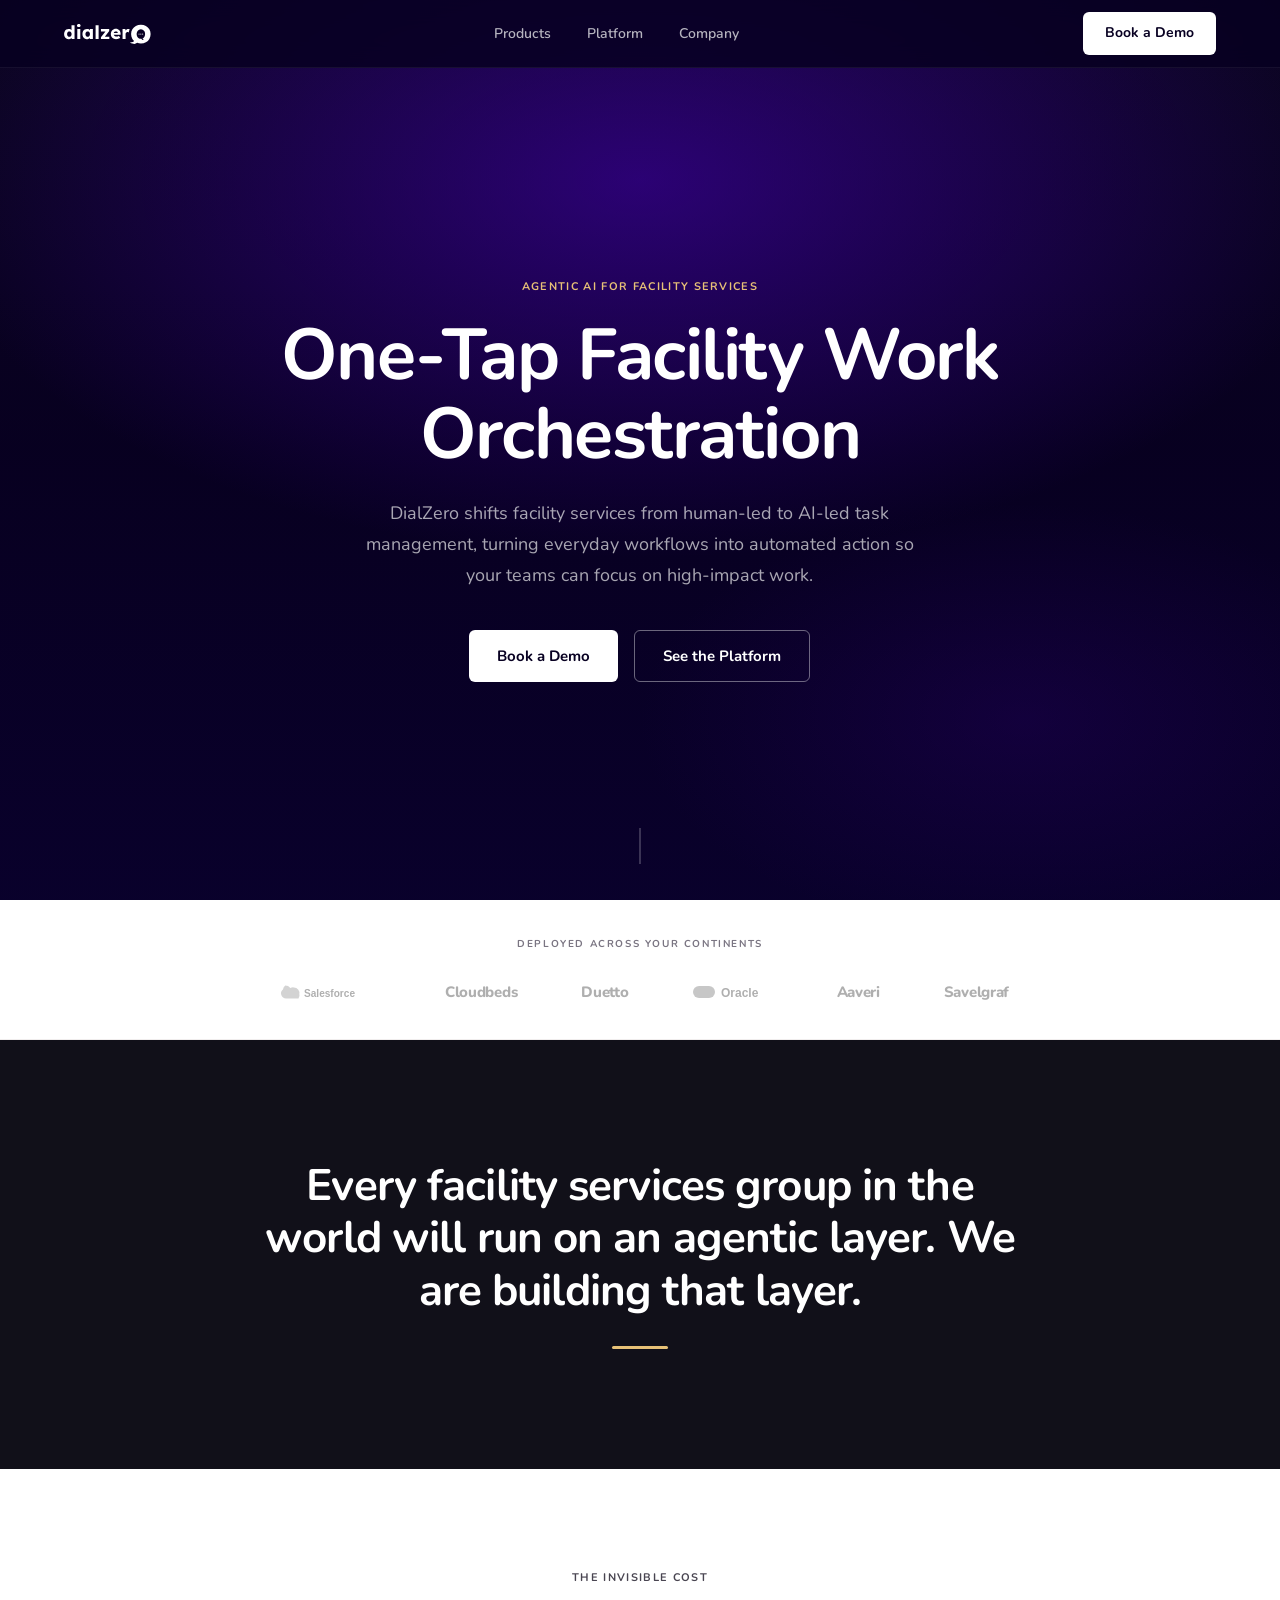
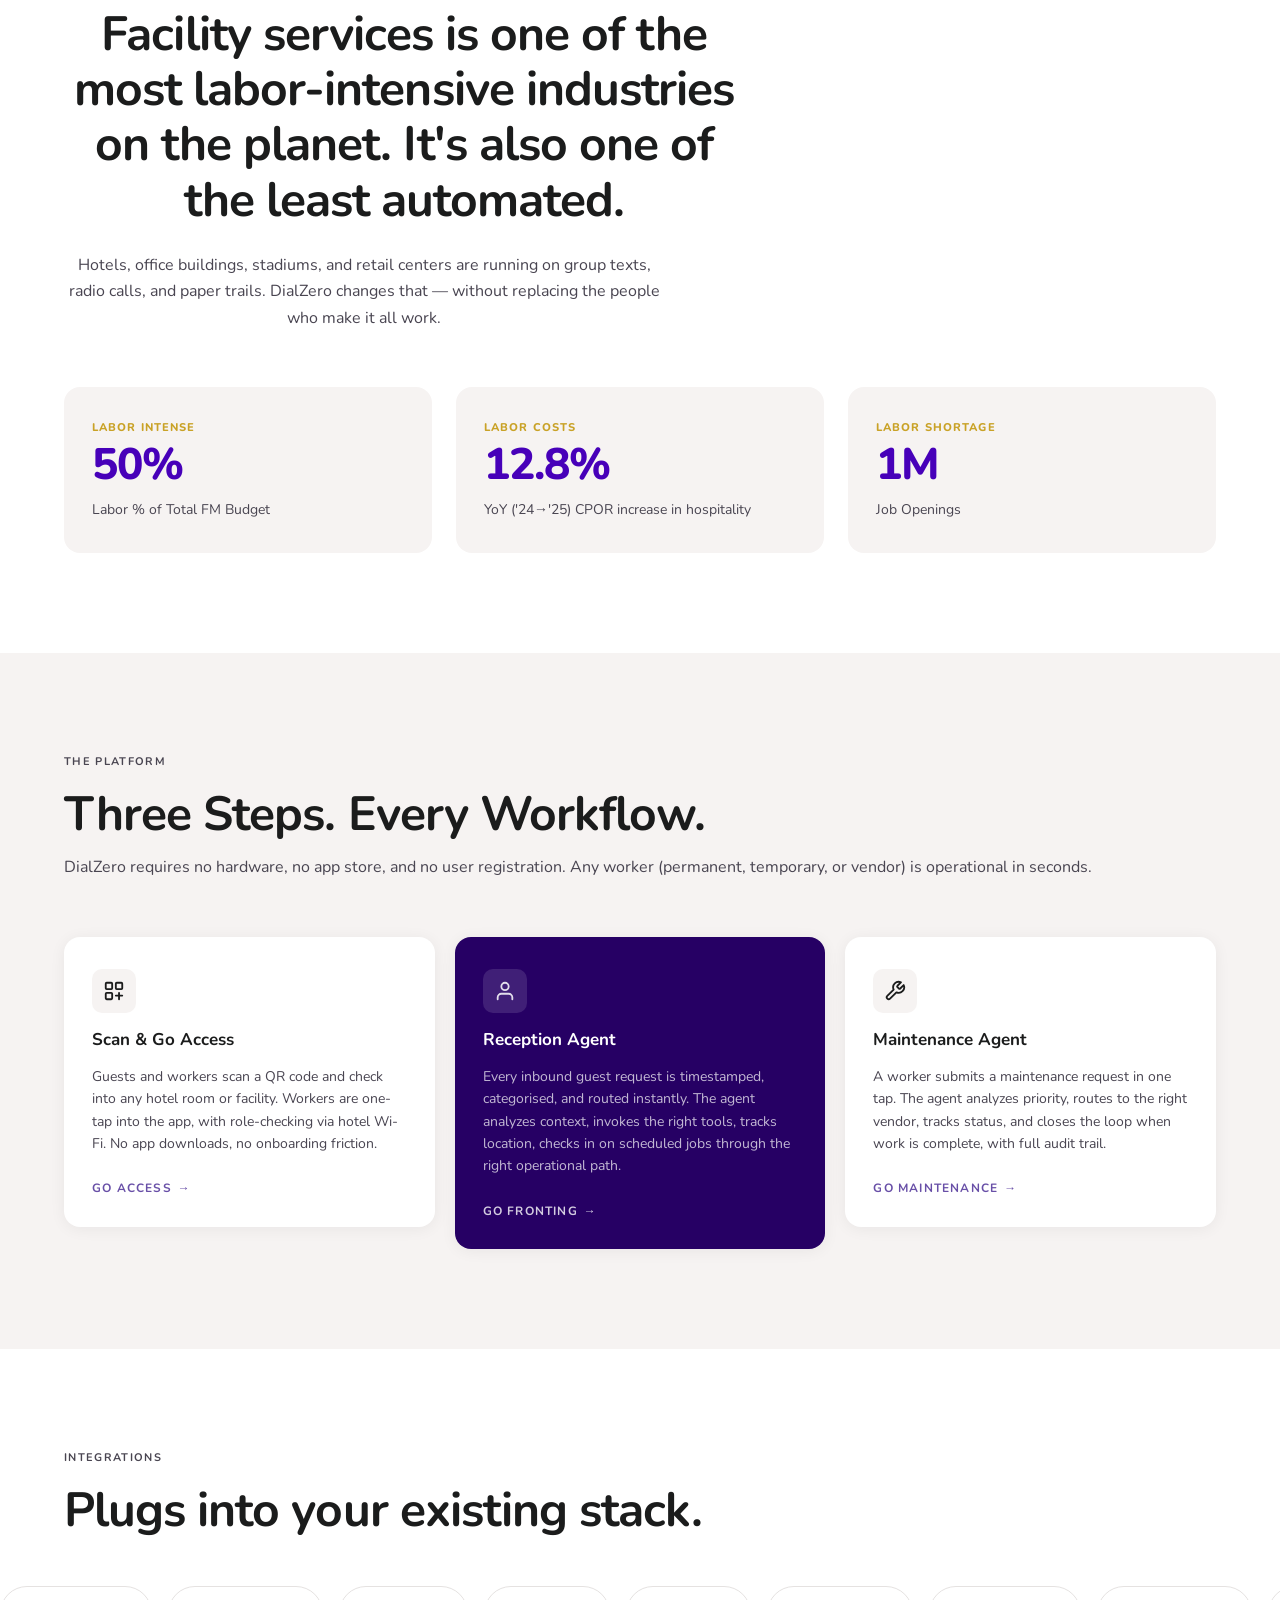
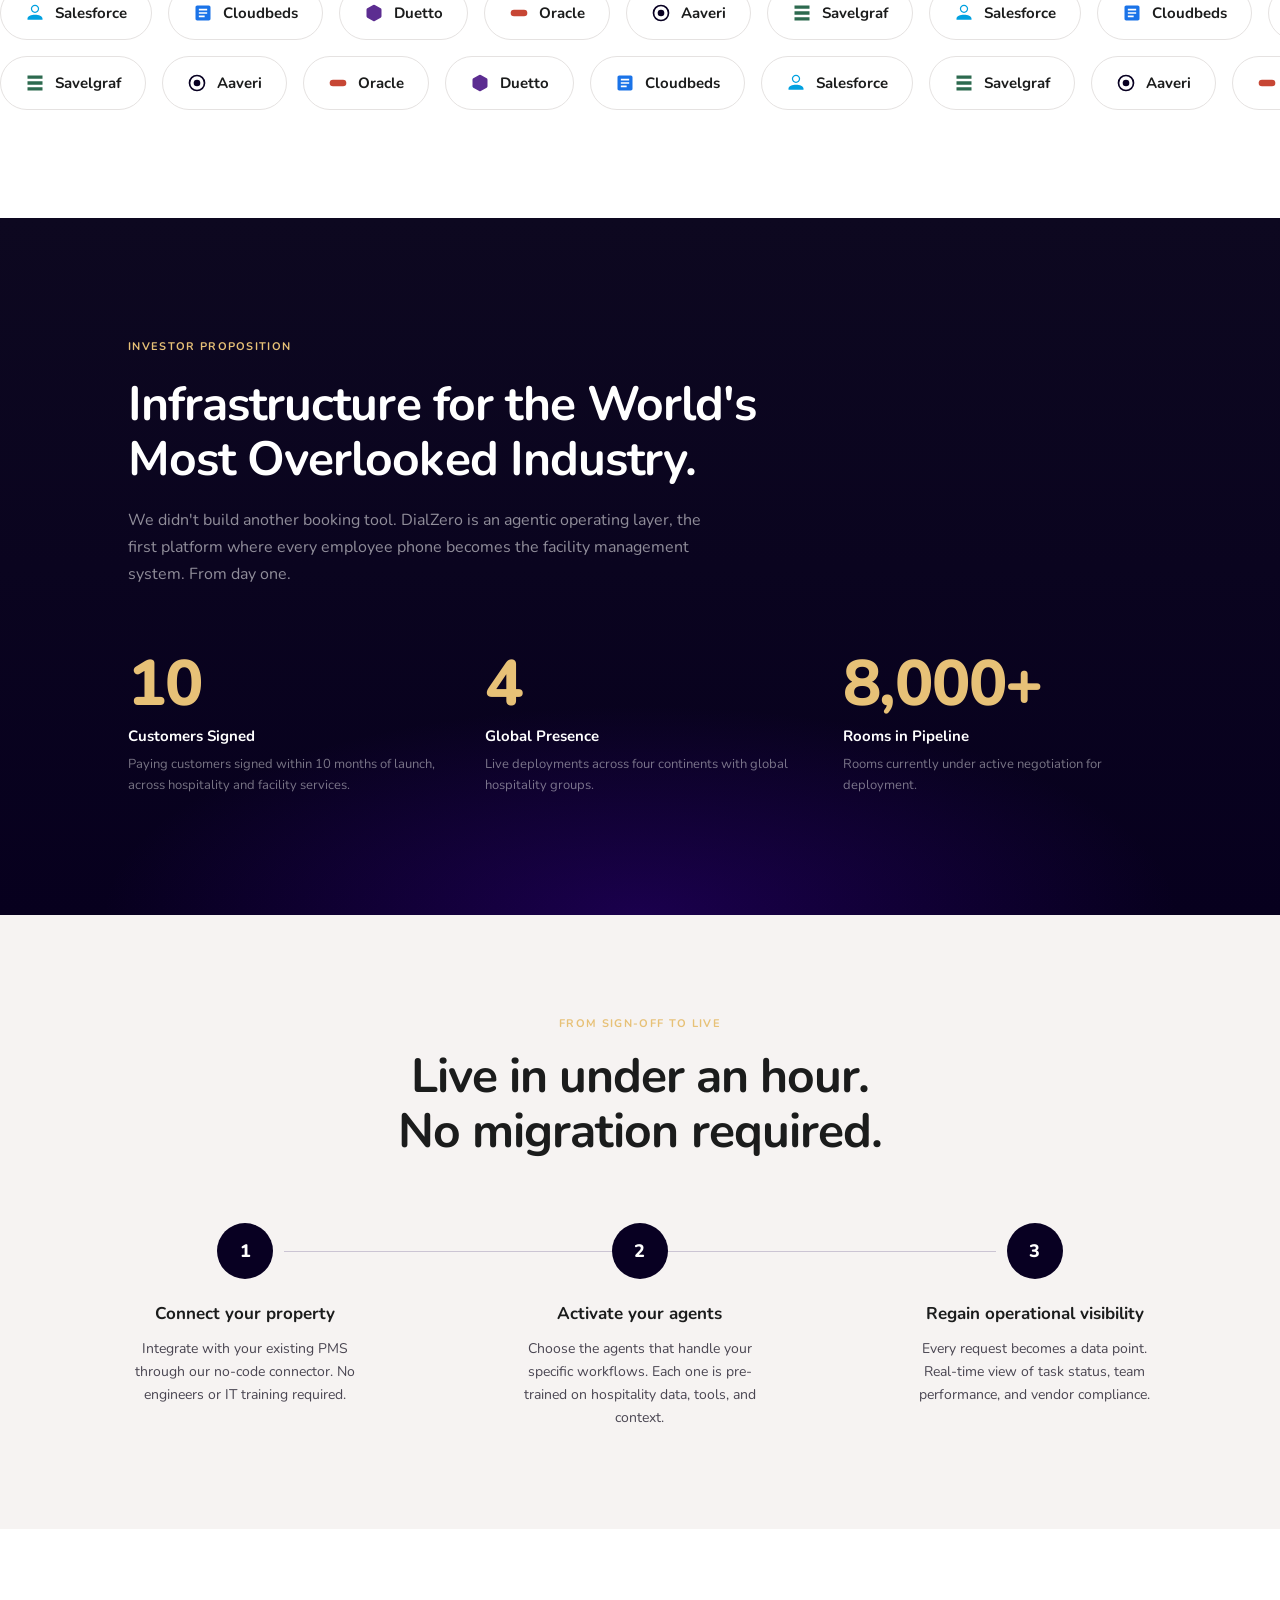
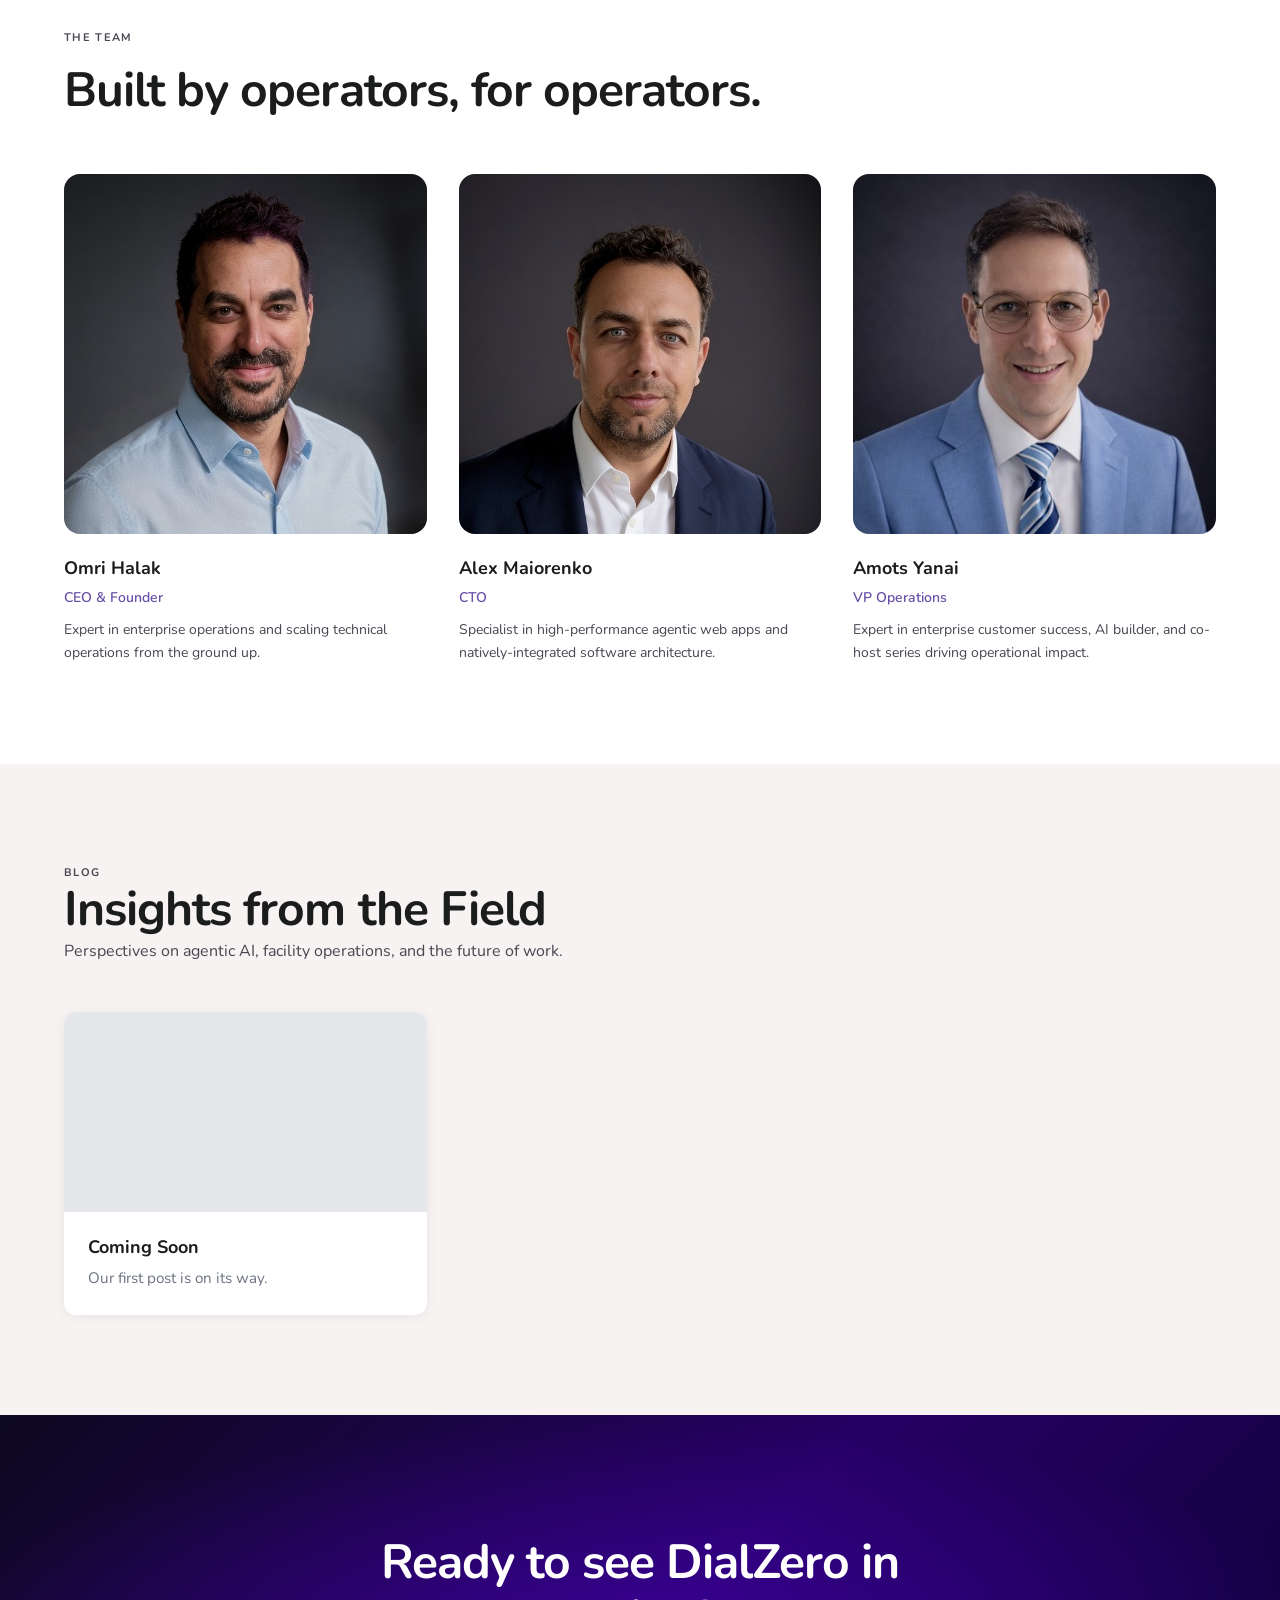
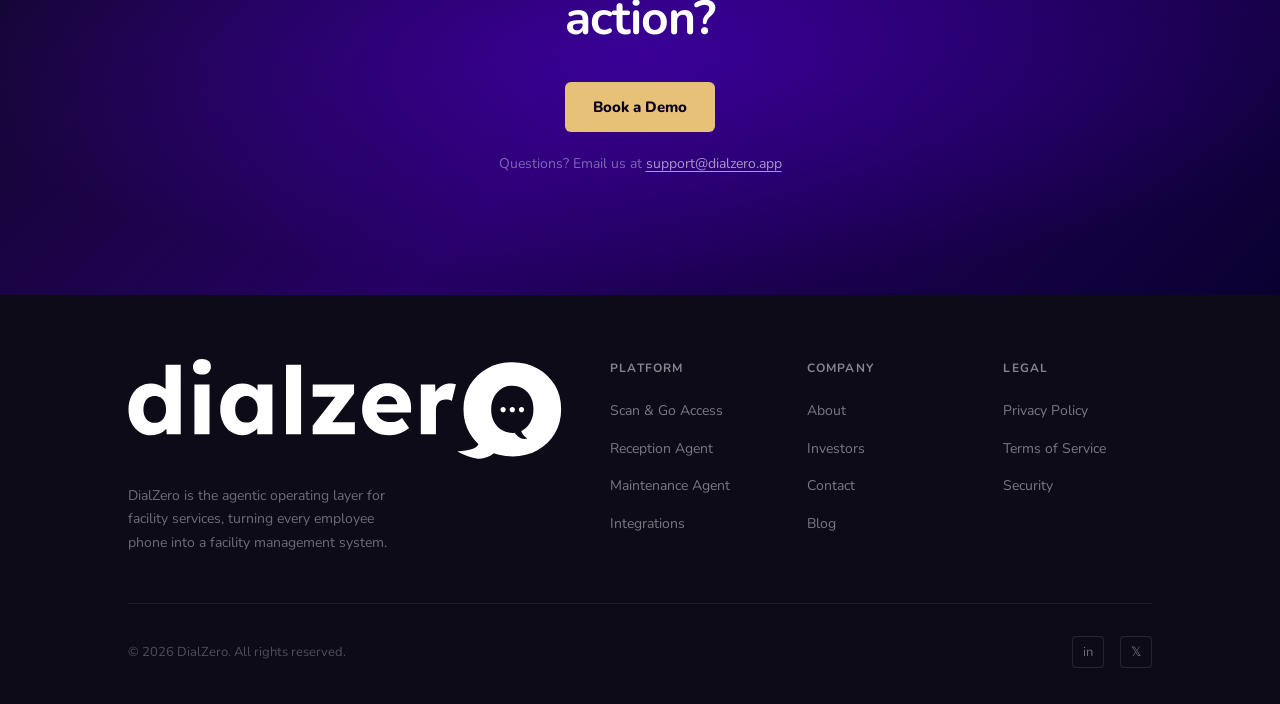
==== commit 08f9a08e: "Center-align text in The Invisible Cost section to match quote section above Co-Authored-By: Claude " ====
--- a/index.html
+++ b/index.html
@@ -11,6 +11,7 @@
   <link rel="stylesheet" href="assets/css/styles.css">
   <style>
     .stat-card__tag{font-size:.7rem;font-weight:800;text-transform:uppercase;letter-spacing:.1em;color:var(--accent,#c9a227);margin-bottom:.4rem;}
+    .problem-section .eyebrow,.problem-section h2,.problem-section .lead{text-align:center;}
     .blog-section{background:var(--surface-low,#f5f5f7);}
     .blog-grid{display:grid;grid-template-columns:repeat(auto-fill,minmax(300px,1fr));gap:2rem;margin-top:3rem;}
     .blog-card{background:#fff;border-radius:12px;overflow:hidden;box-shadow:0 2px 12px rgba(0,0,0,.06);}
@@ -41,7 +42,7 @@
 <!-- ═══════════════════════════════════ HERO -->
 <section class="hero" id="hero">
   <video class="hero__video" autoplay muted loop playsinline preload="auto">
-    <source src="hero.mp4" type="video/mp4">
+    <source src="assets/videos/hero.mp4" type="video/mp4">
   </video>
   <div class="hero__overlay"></div>
   <div class="hero__content">
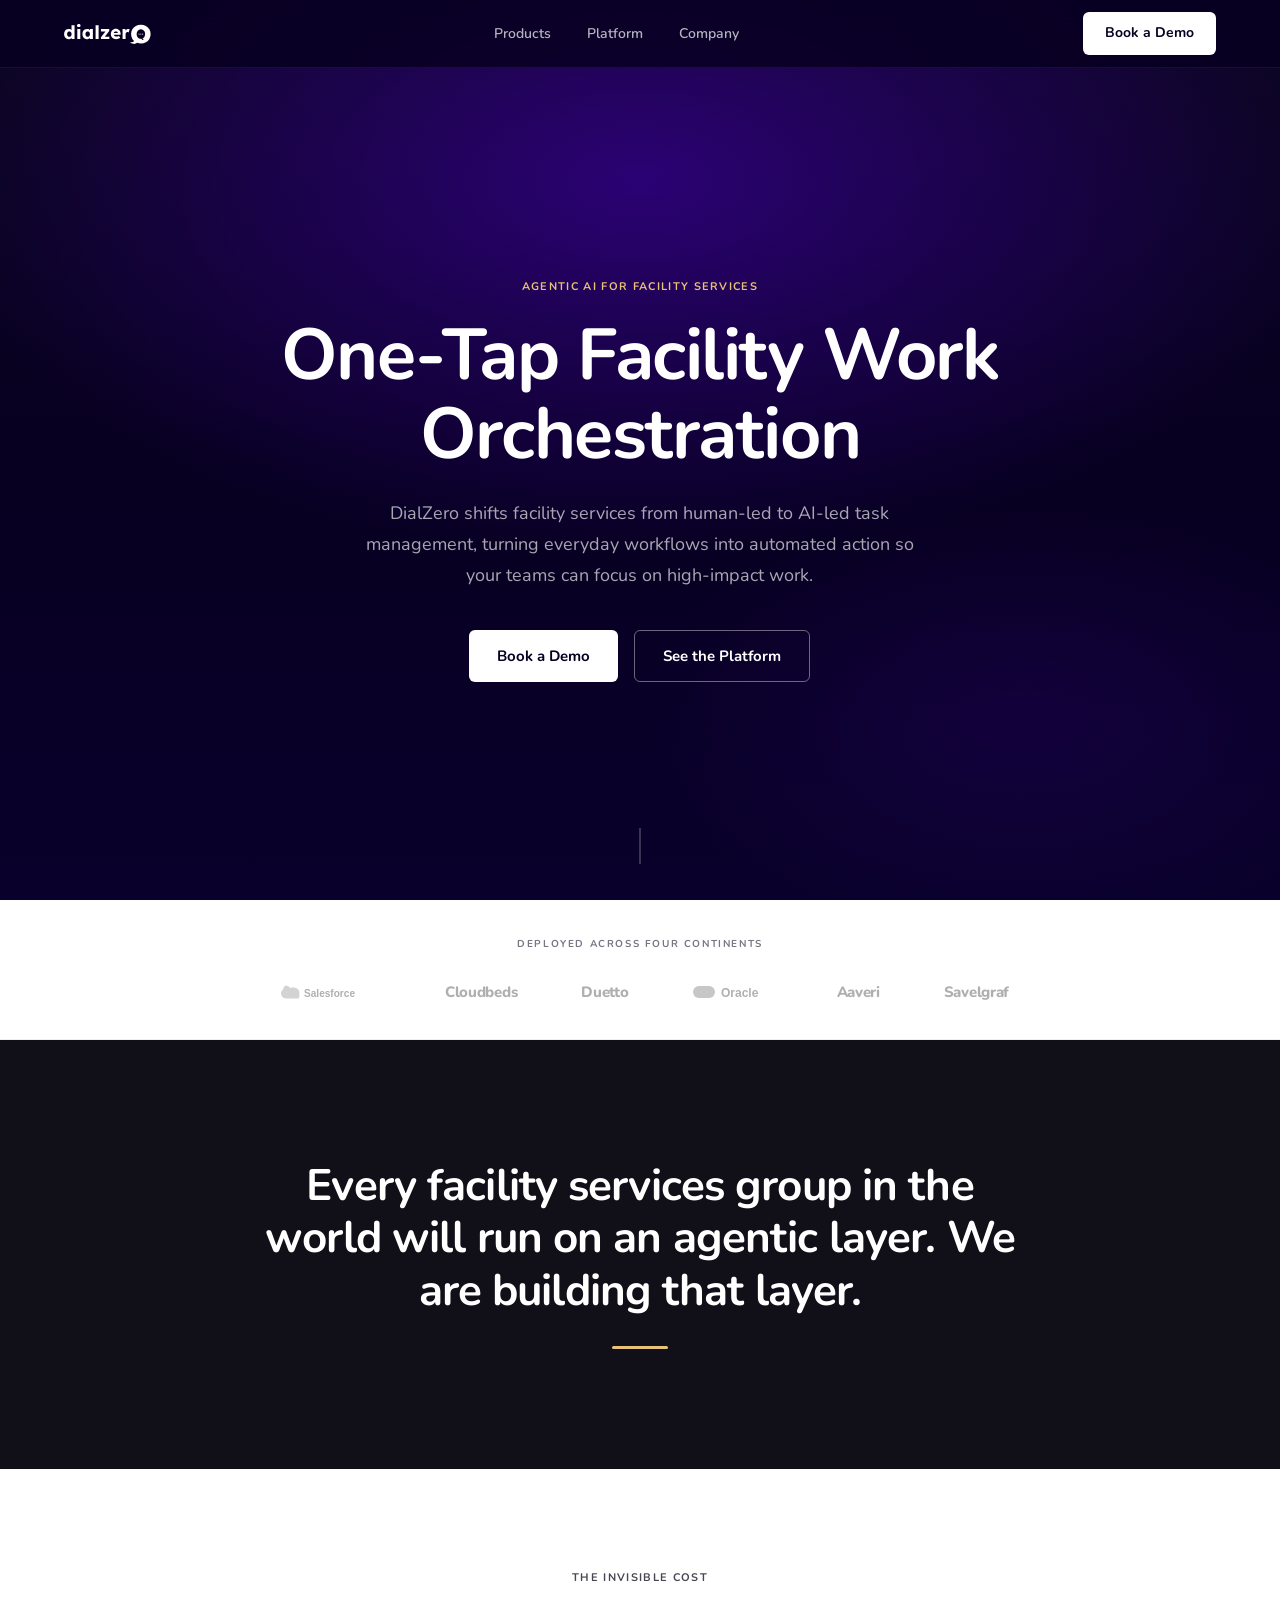
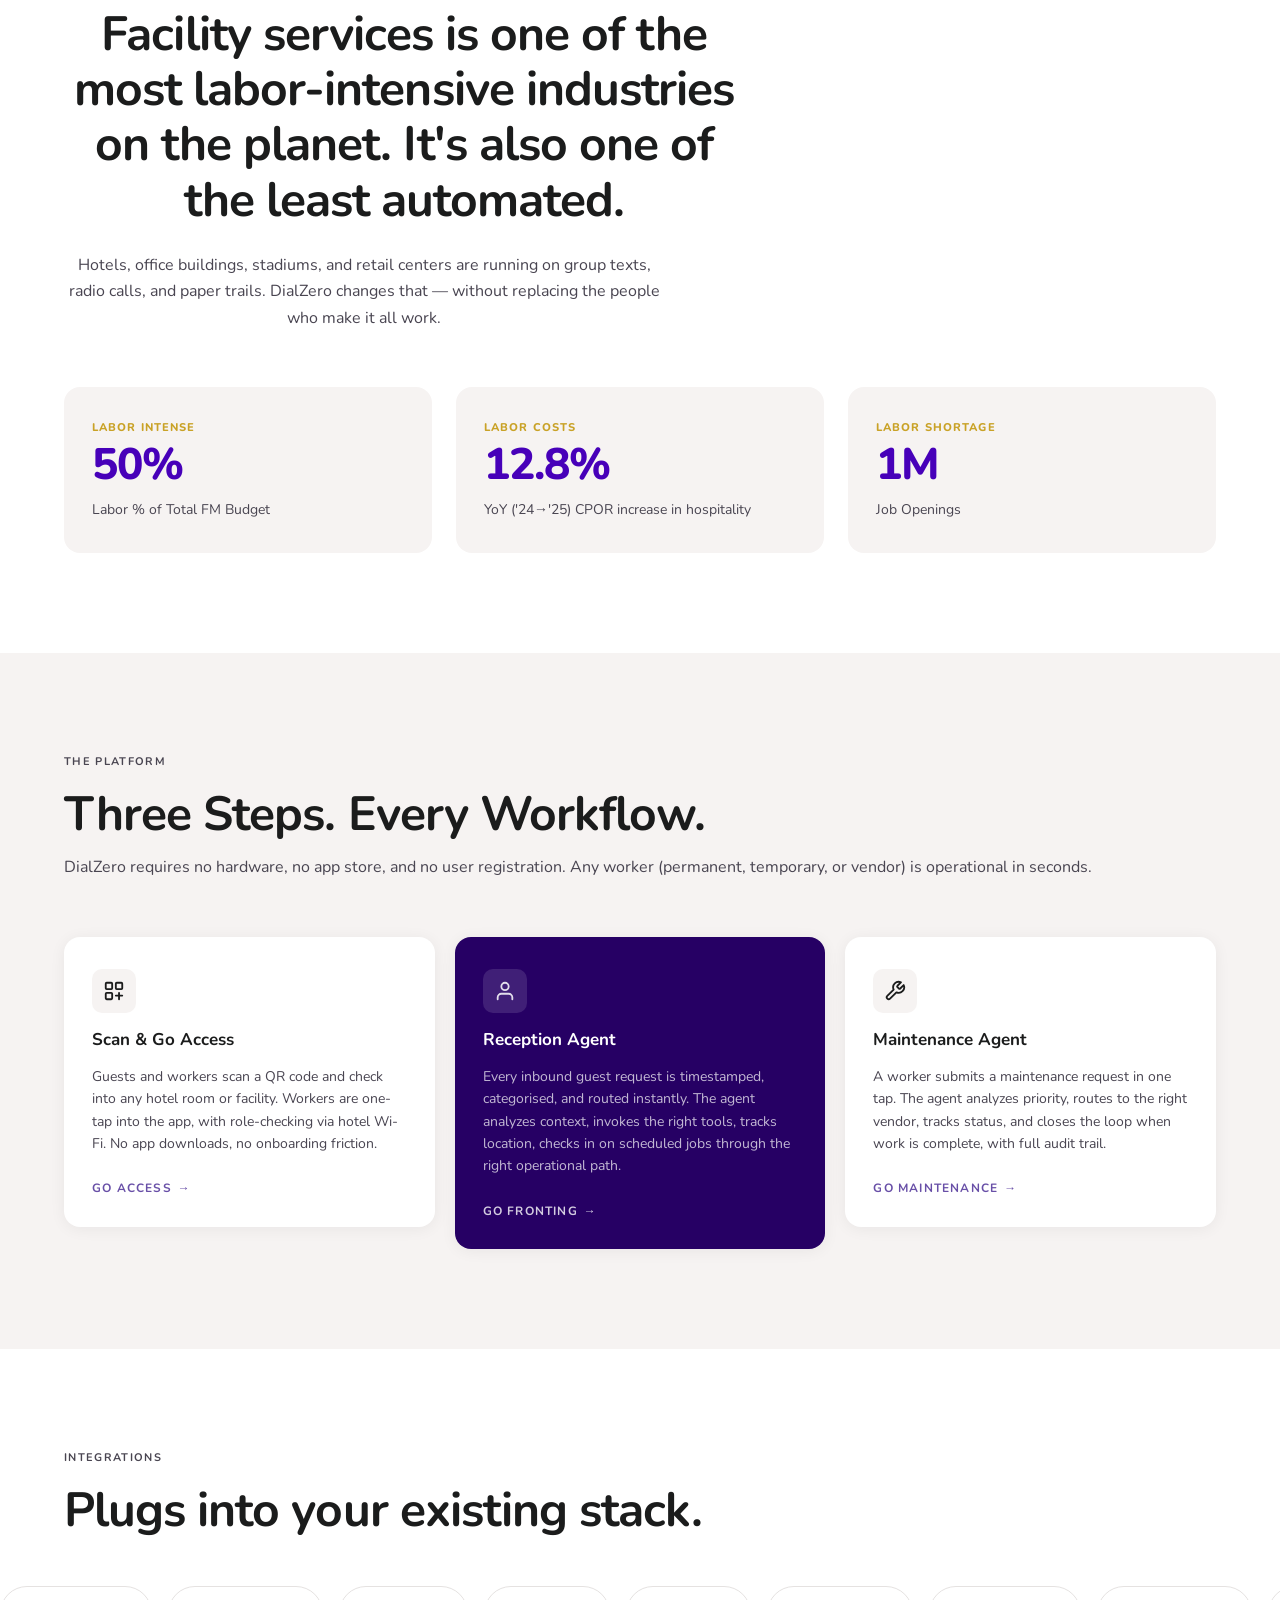
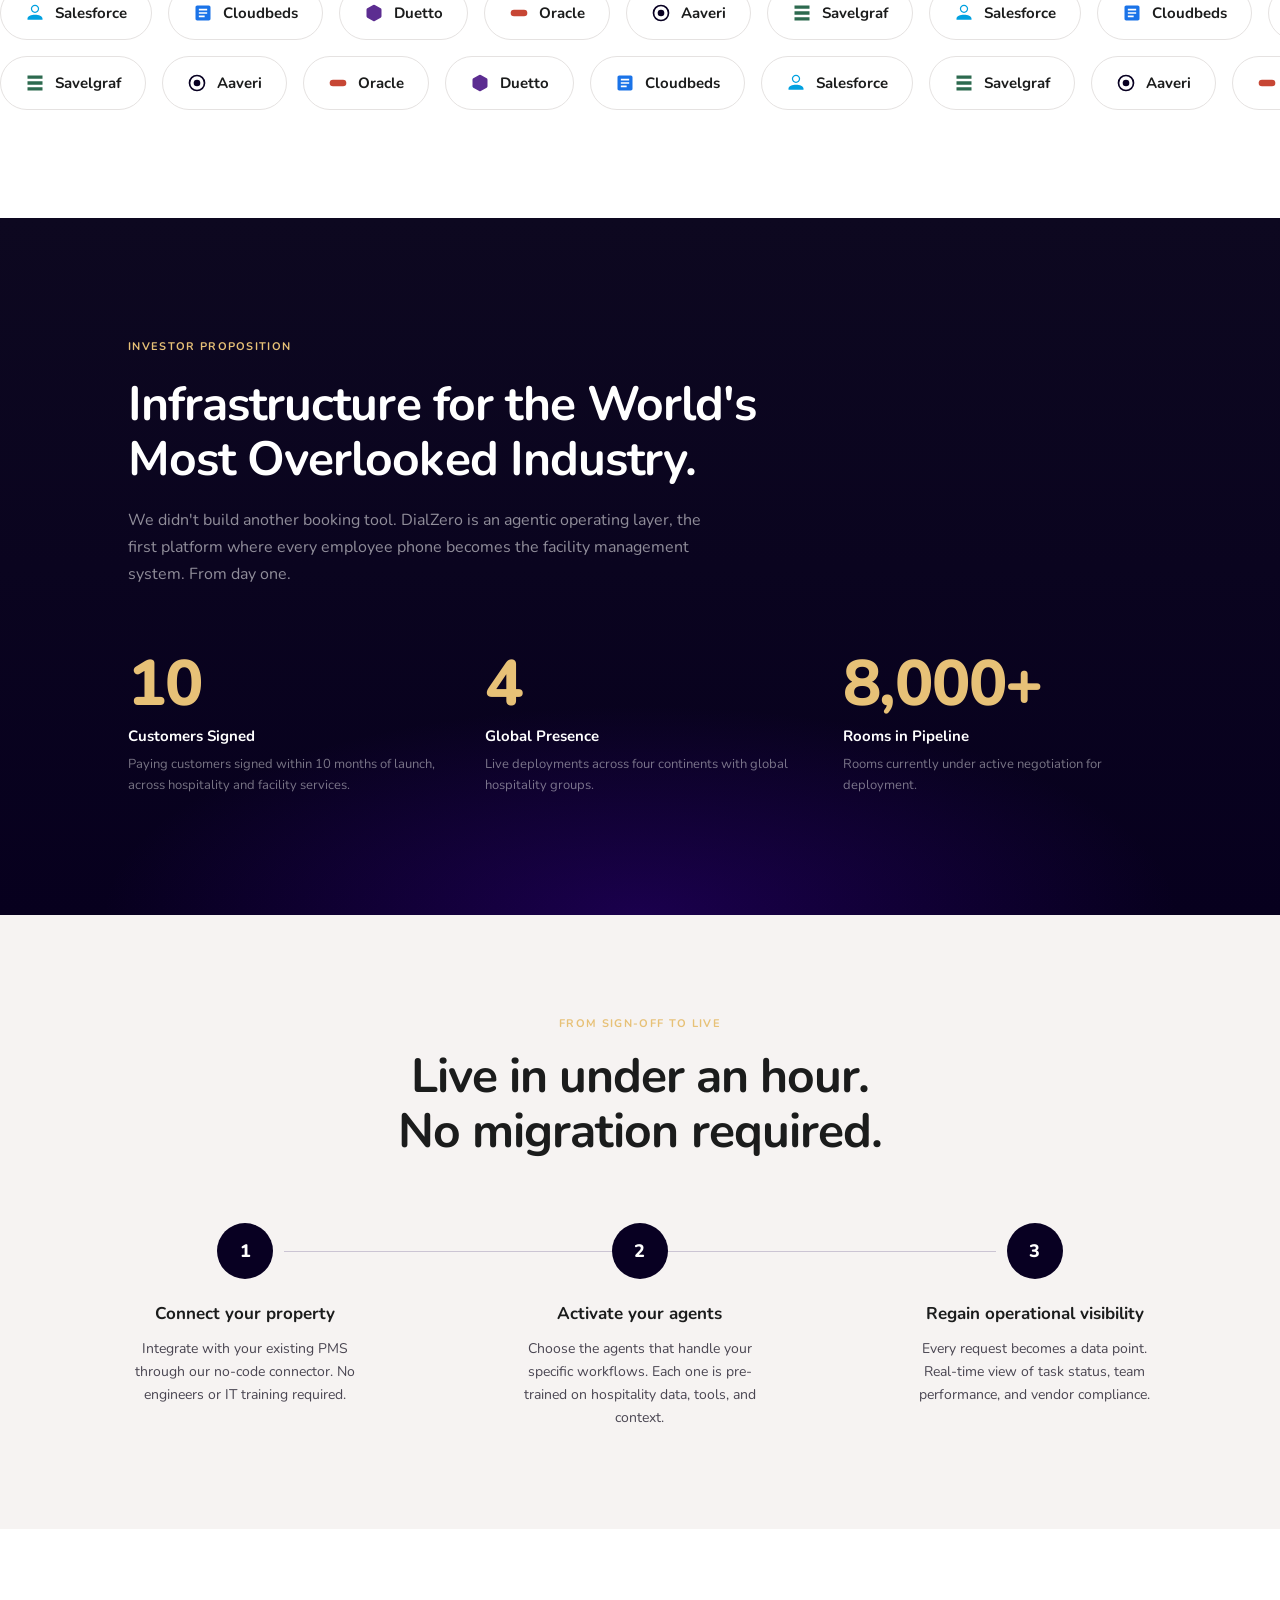
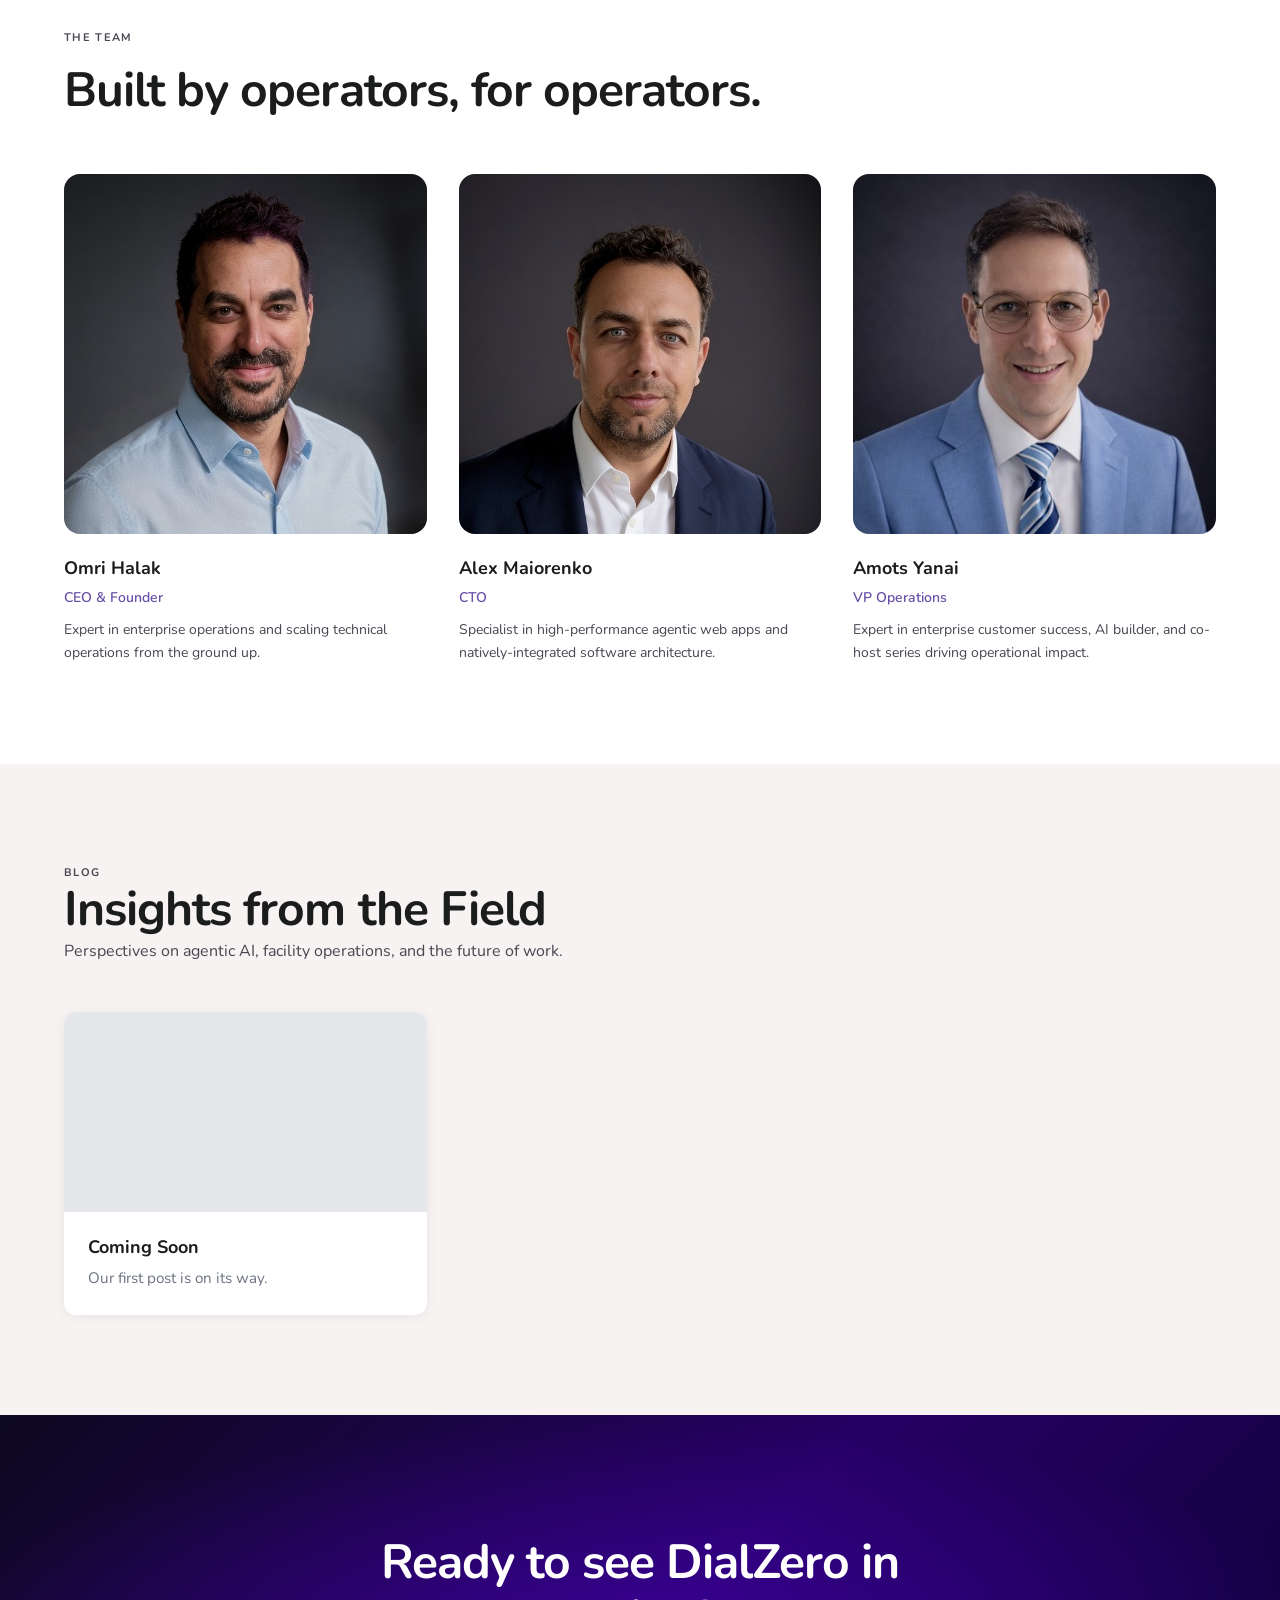
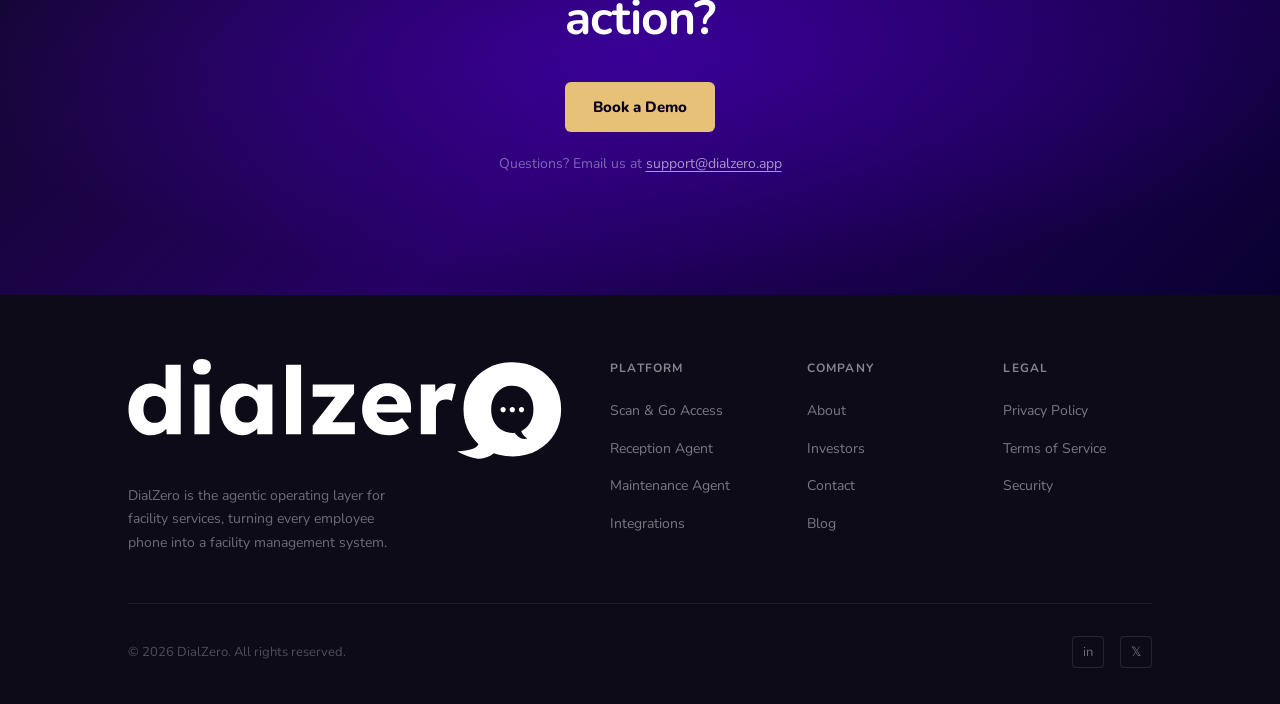
==== commit 467e853b: "Update index.html change your continents > Four continents" ====
--- a/index.html
+++ b/index.html
@@ -60,7 +60,7 @@
 <!-- ═══════════════════════════════════ LOGOS BAR -->
 <div class="logos-bar">
   <div class="container">
-    <p class="logos-bar__label">Deployed Across Your Continents</p>
+    <p class="logos-bar__label">Deployed Across Four Continents</p>
     <div class="logos-bar__row">
 
       <!-- Salesforce -->
@@ -392,4 +392,4 @@
 </footer>
 
 </body>
-</html>+</html>
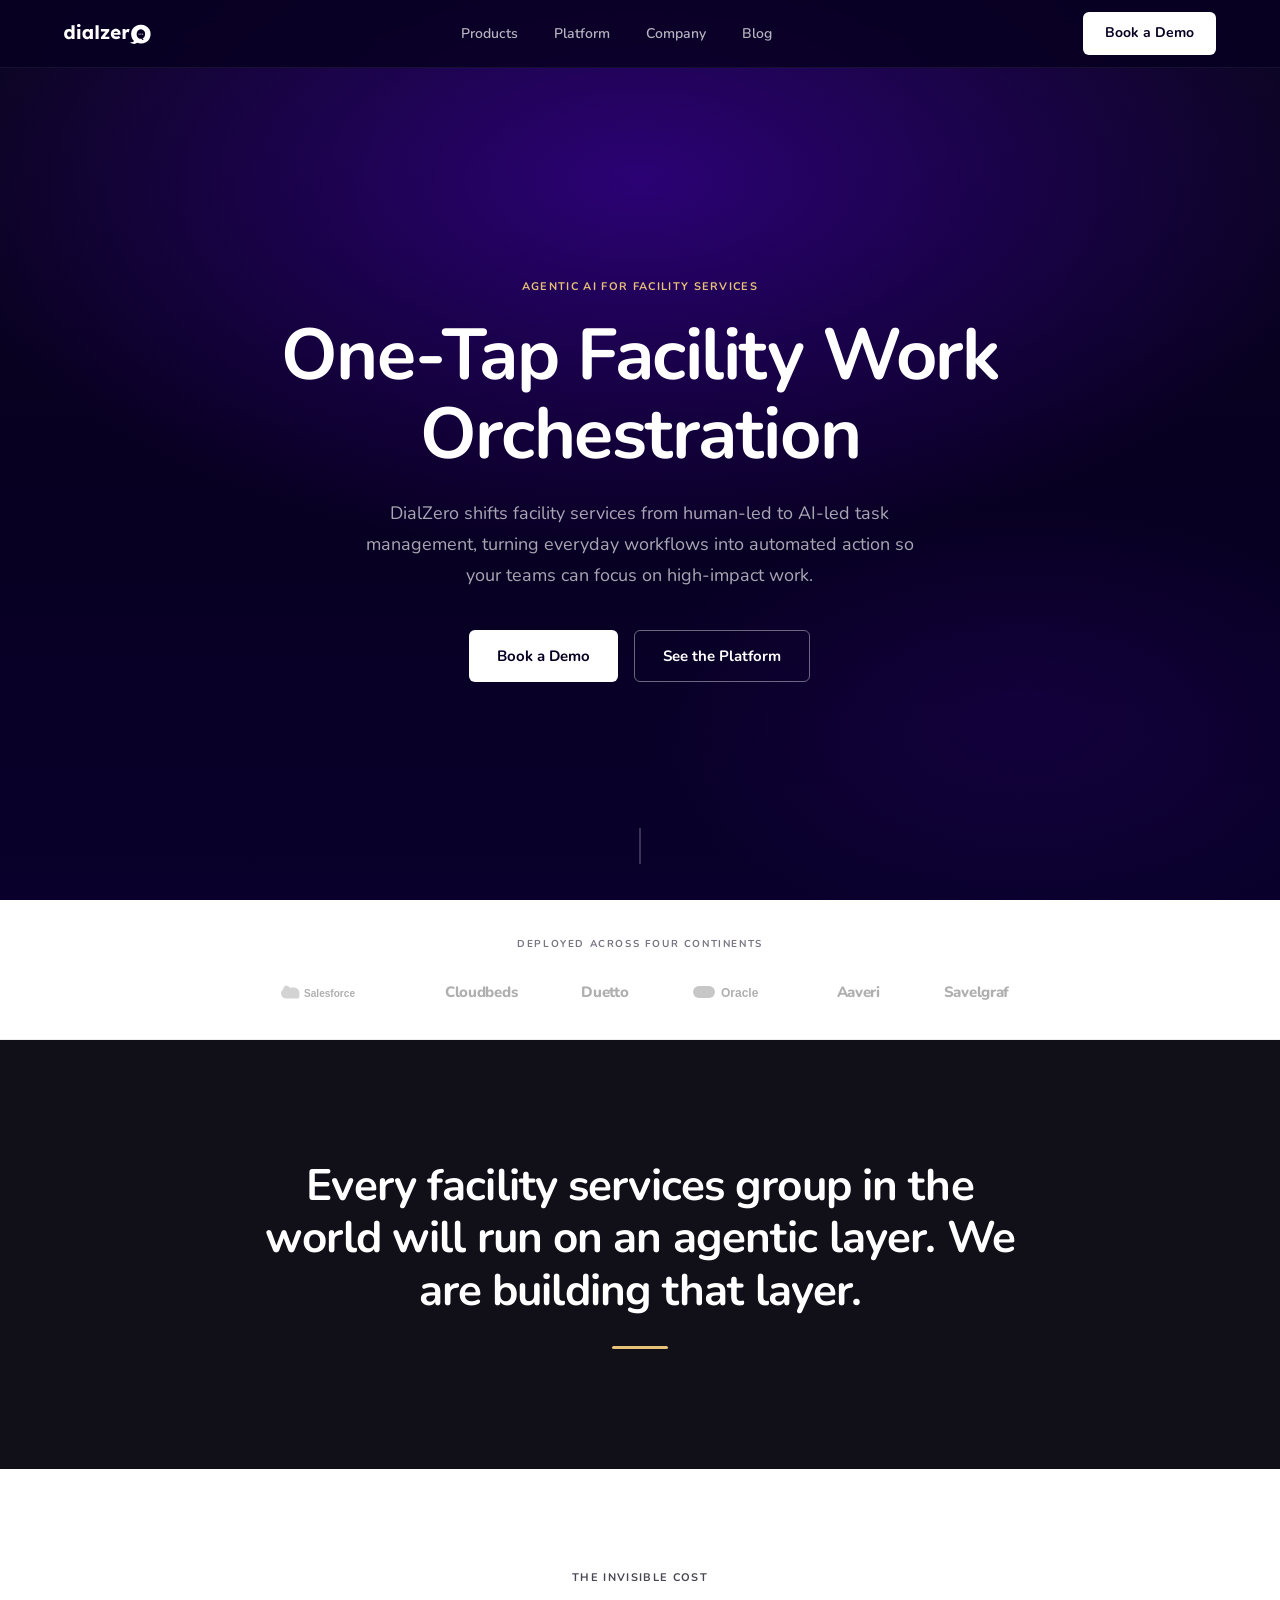
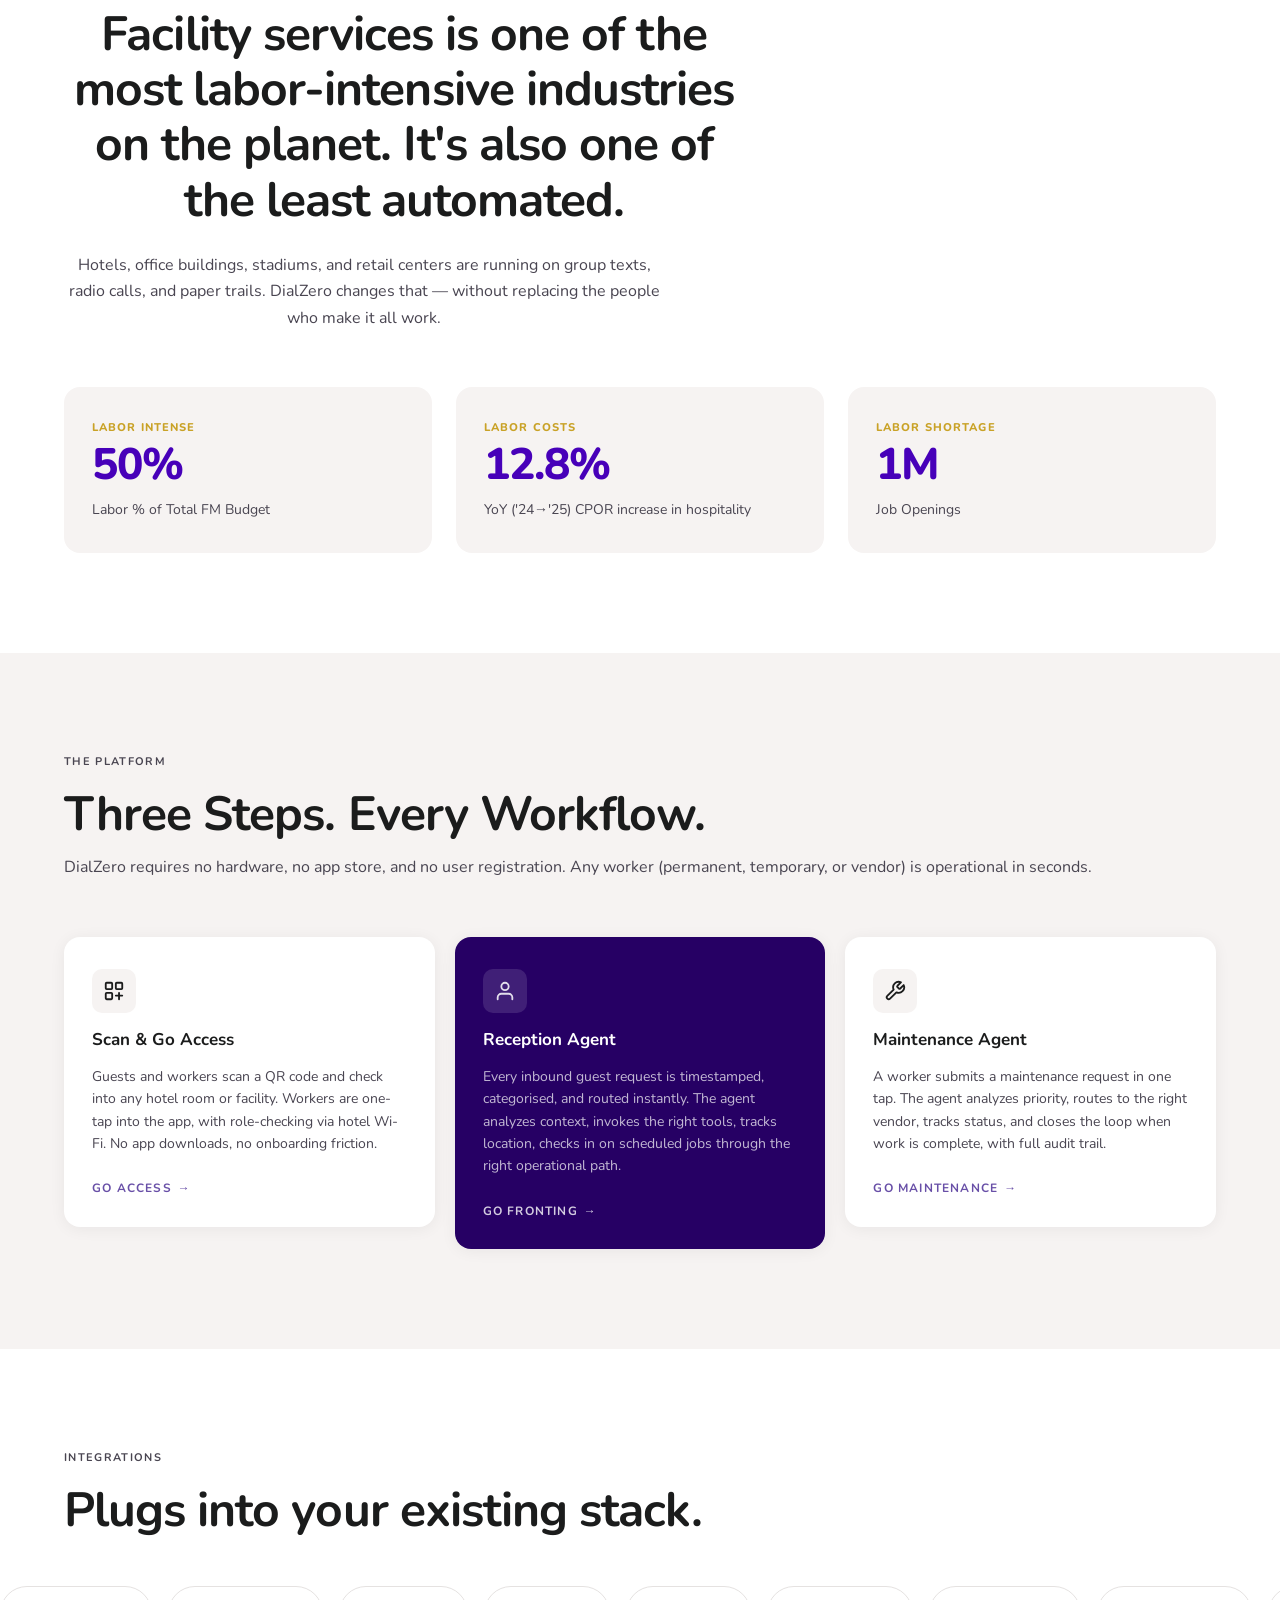
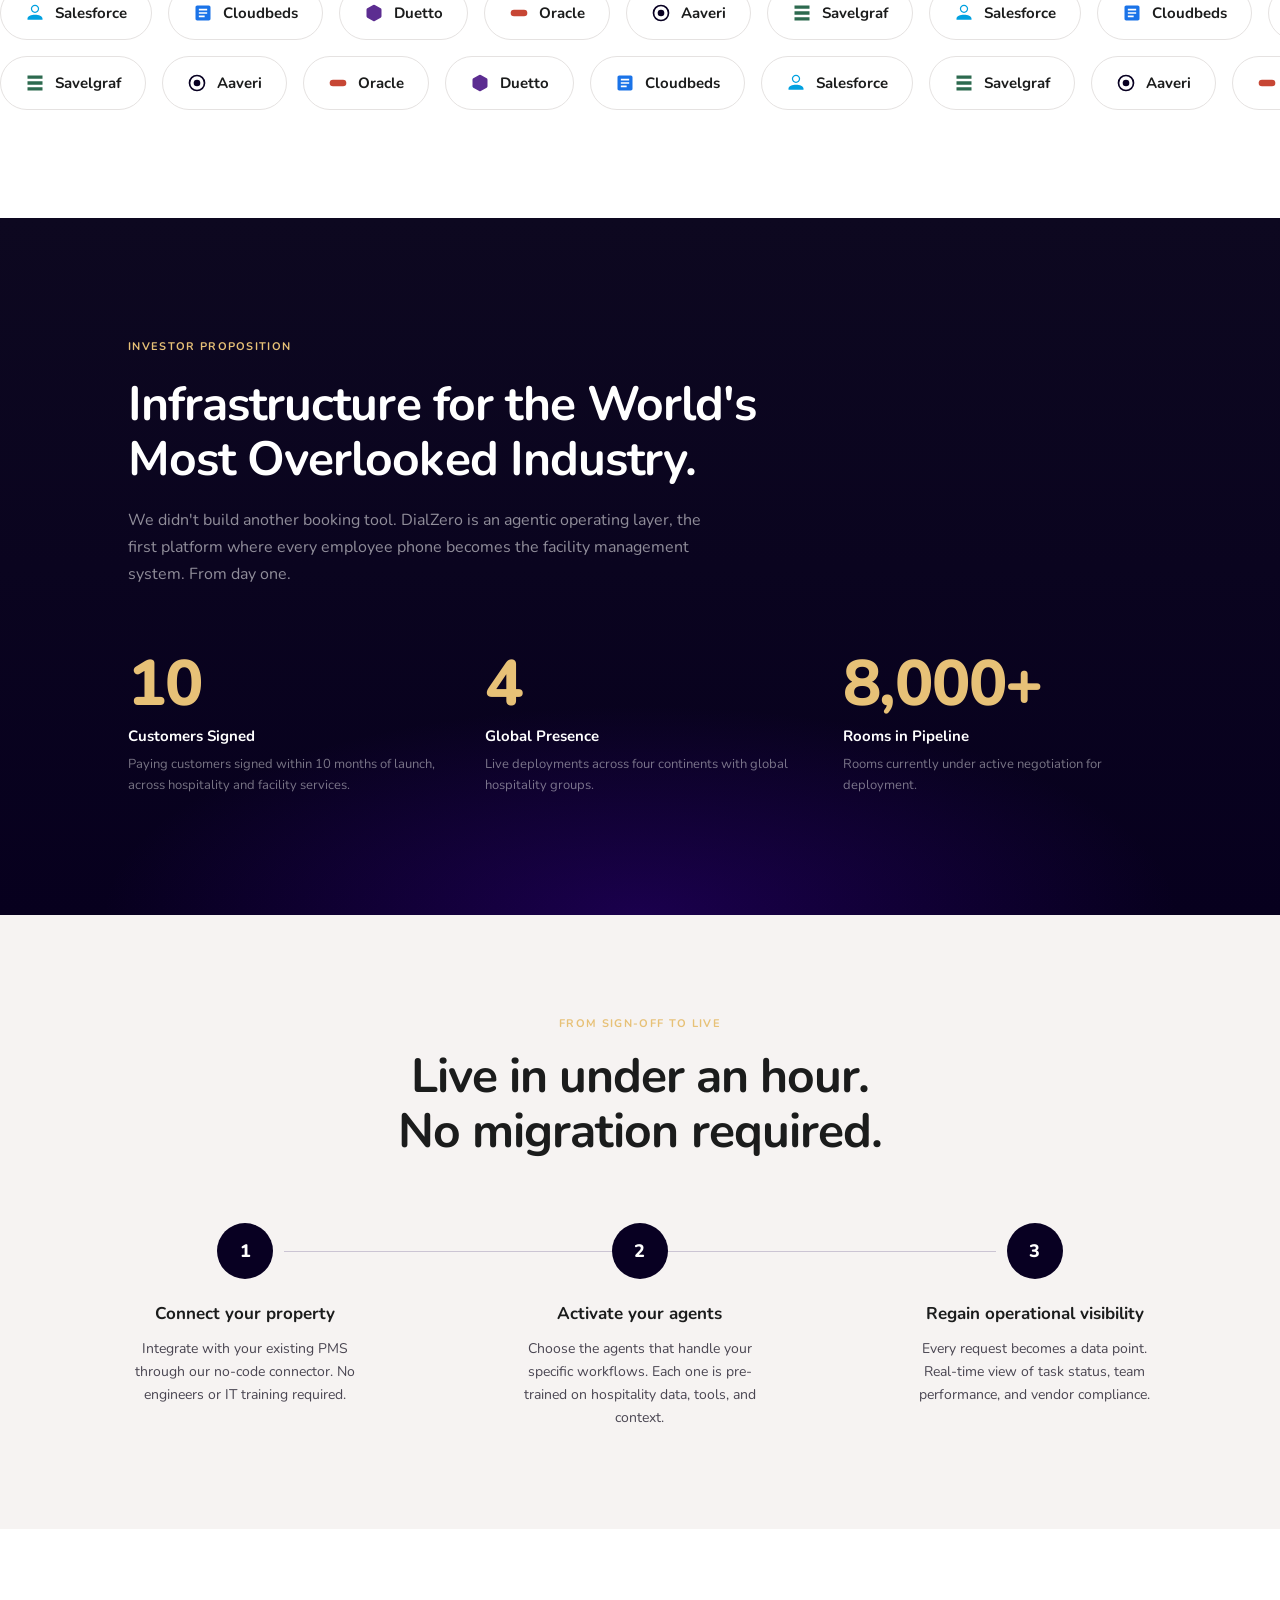
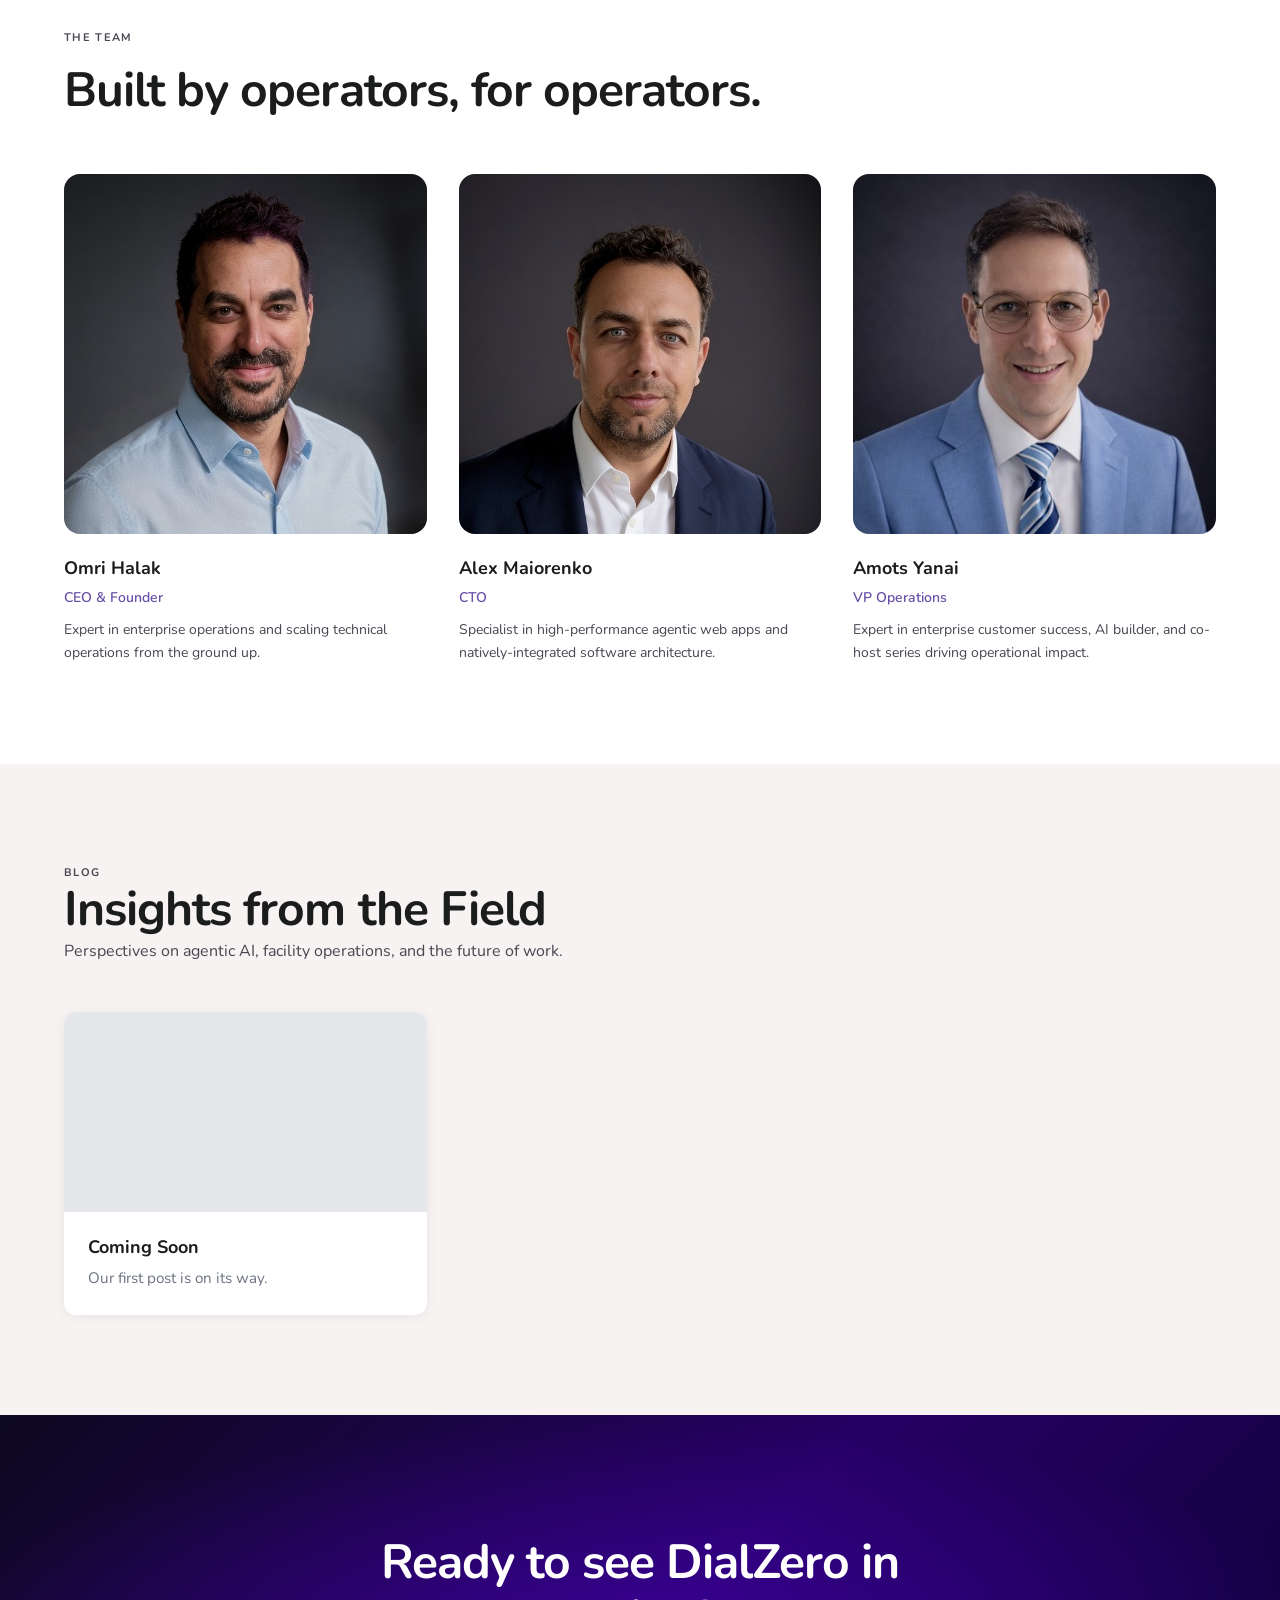
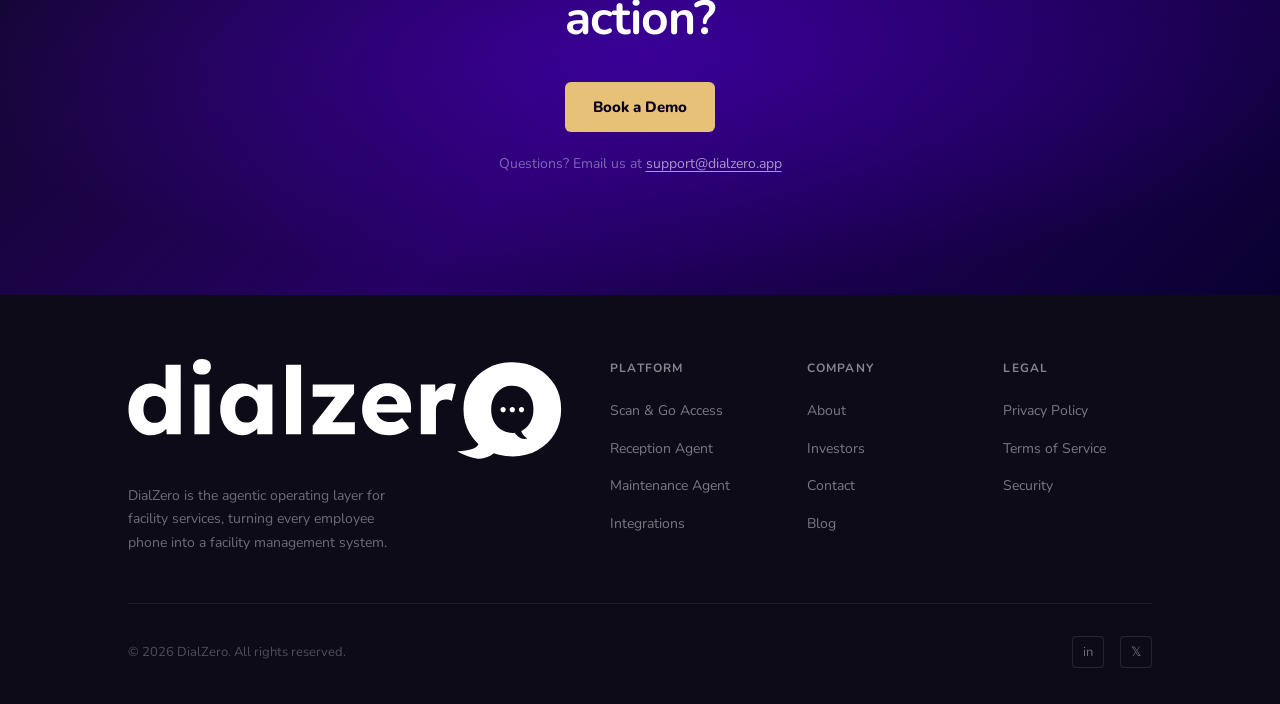
==== commit 3fd480a1: "add Blog link to top nav across all pages Co-Authored-By: Claude Sonnet 4.6 <noreply@anthropic.com>" ====
--- a/index.html
+++ b/index.html
@@ -33,6 +33,7 @@
     <li><a href="#platform">Products</a></li>
     <li><a href="#platform">Platform</a></li>
     <li><a href="#team">Company</a></li>
+    <li><a href="/blog">Blog</a></li>
   </ul>
   <div class="nav__cta">
     <a href="https://calendly.com/d/cr38-fbh-6f4/dialzero-demo" target="_blank" rel="noopener" class="btn btn-primary">Book a Demo</a>
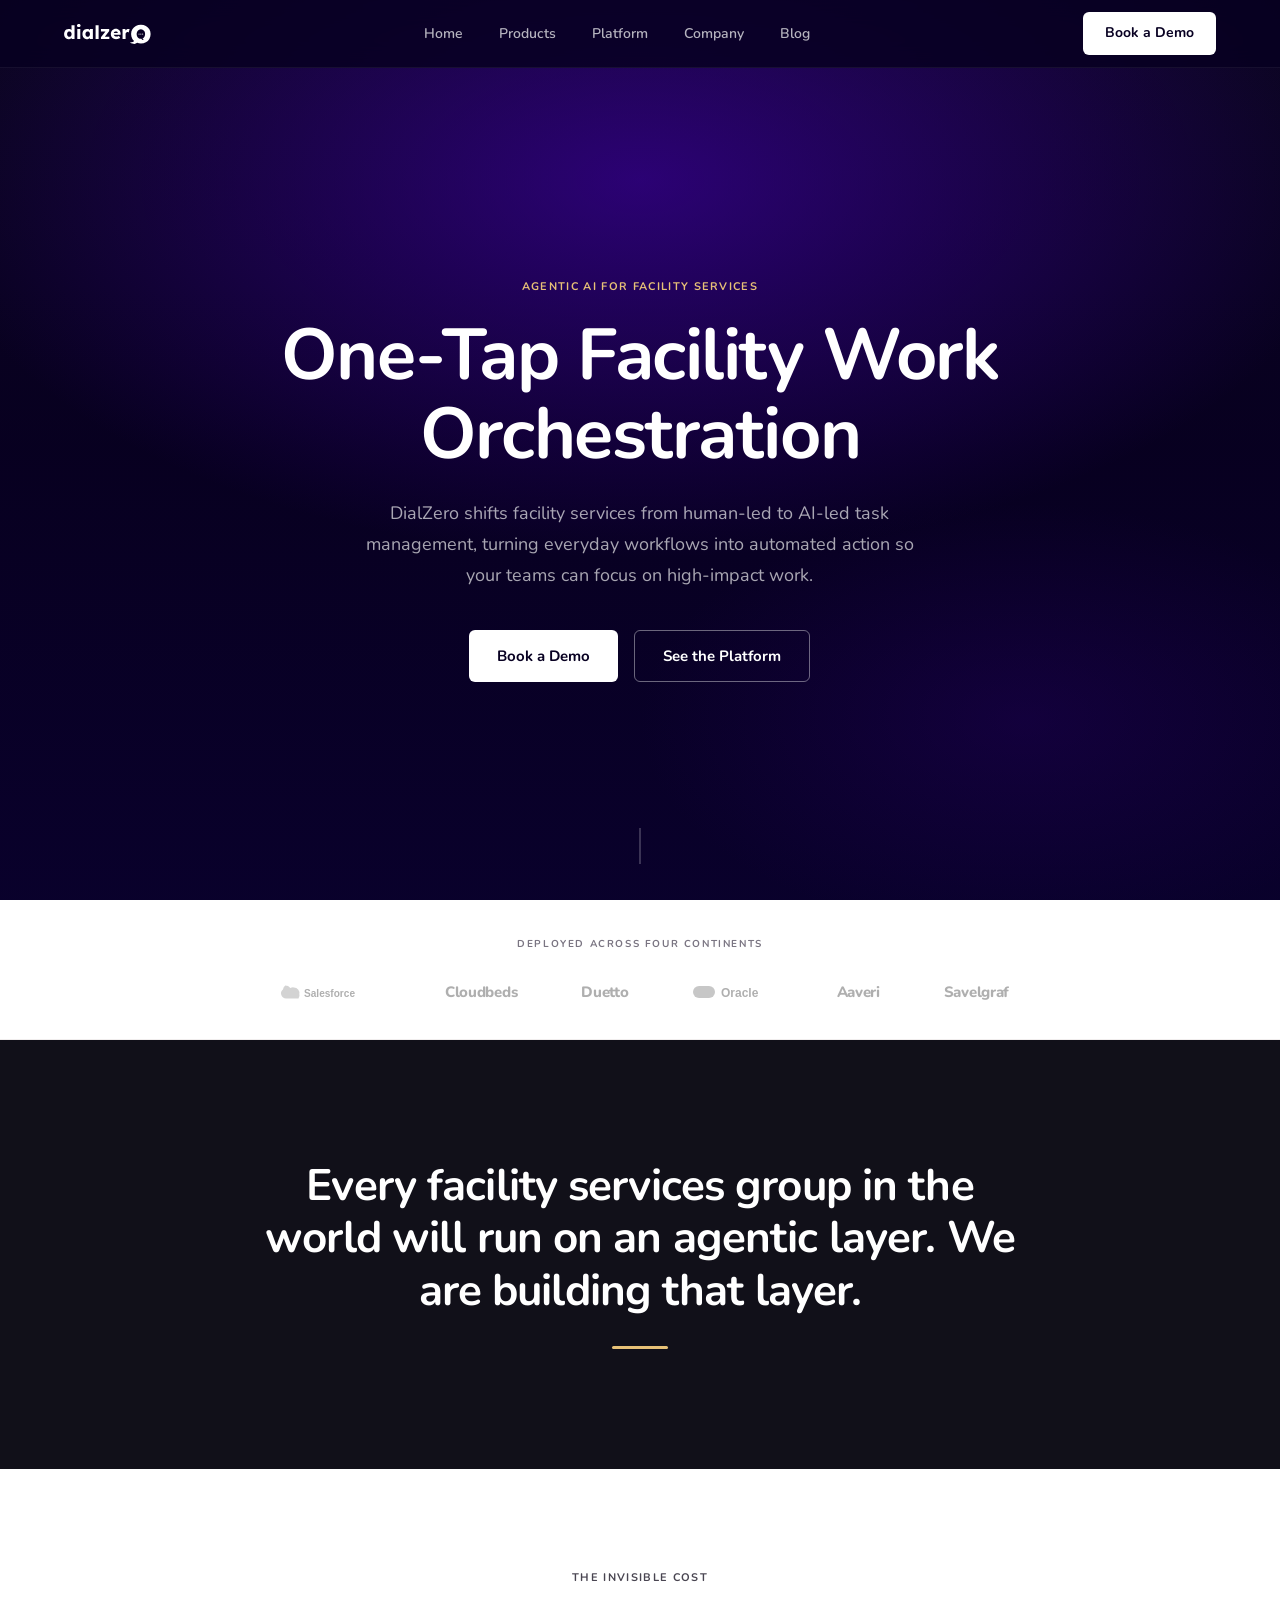
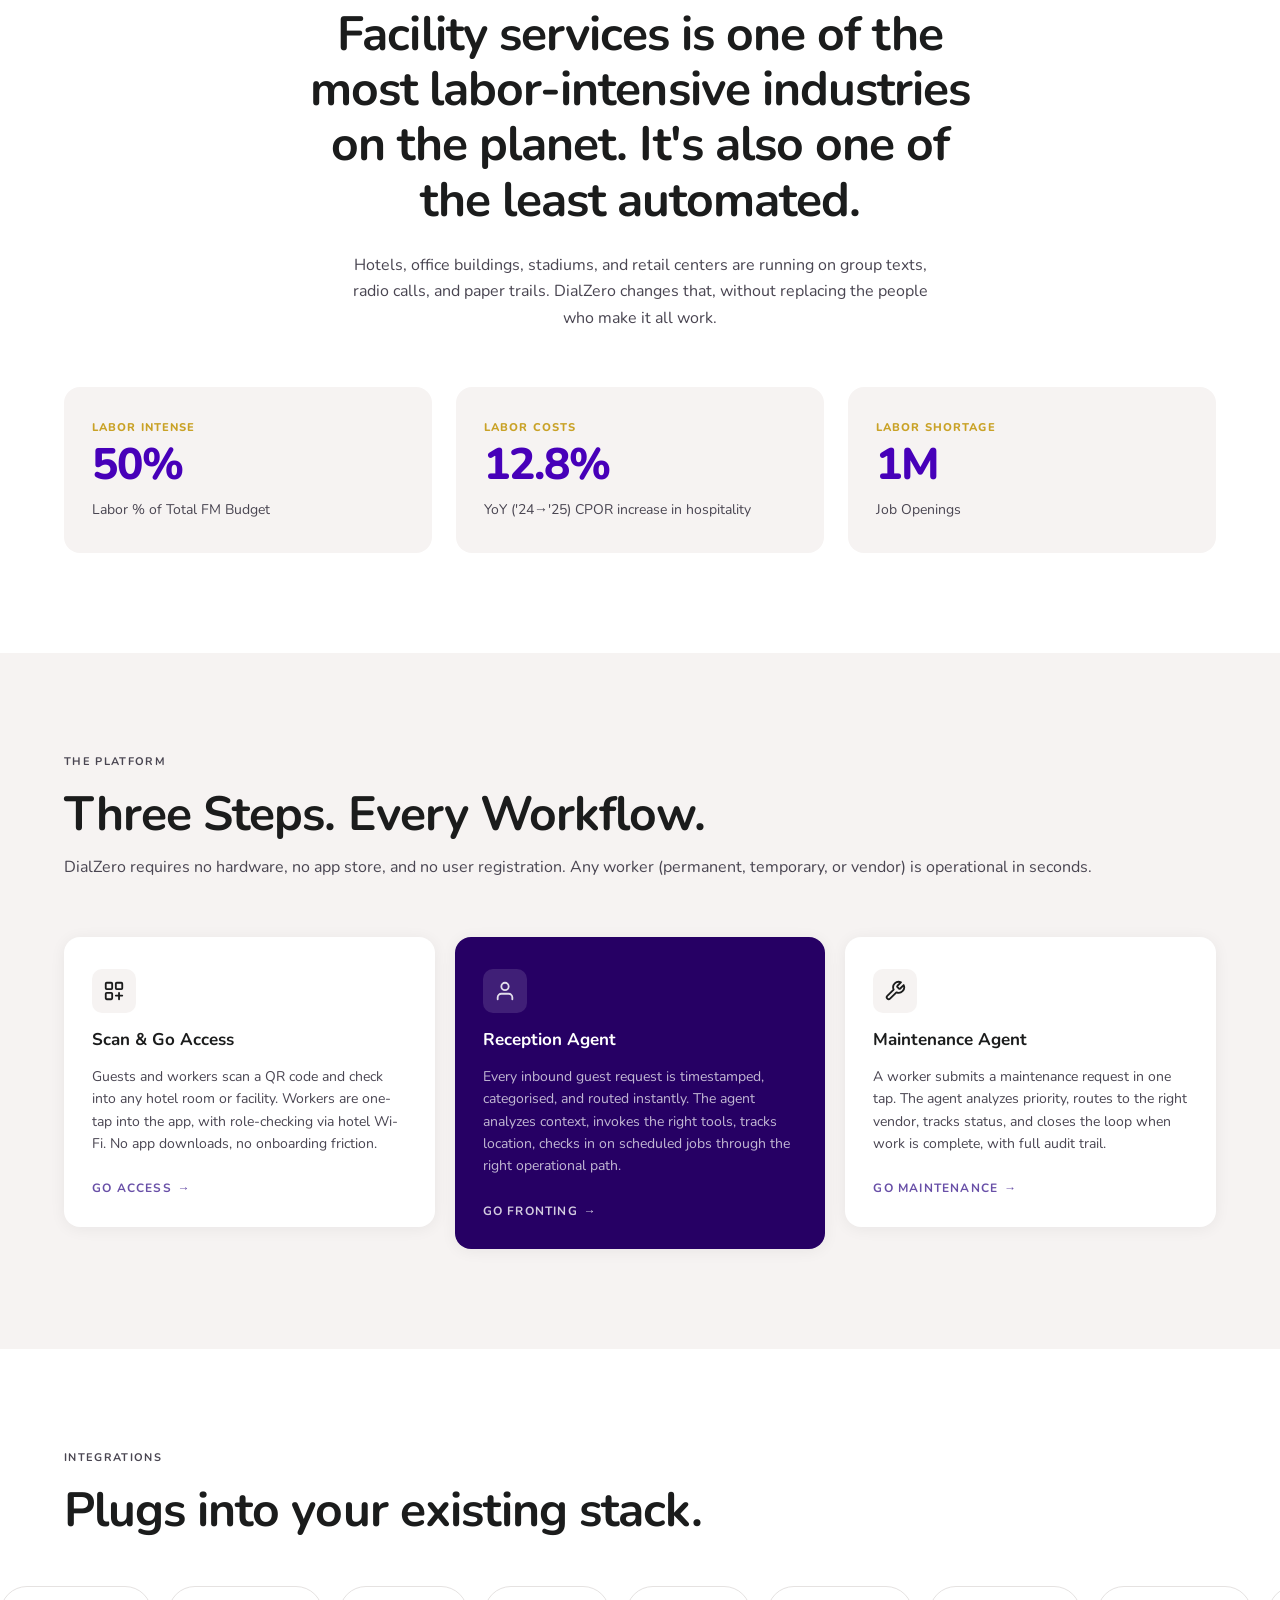
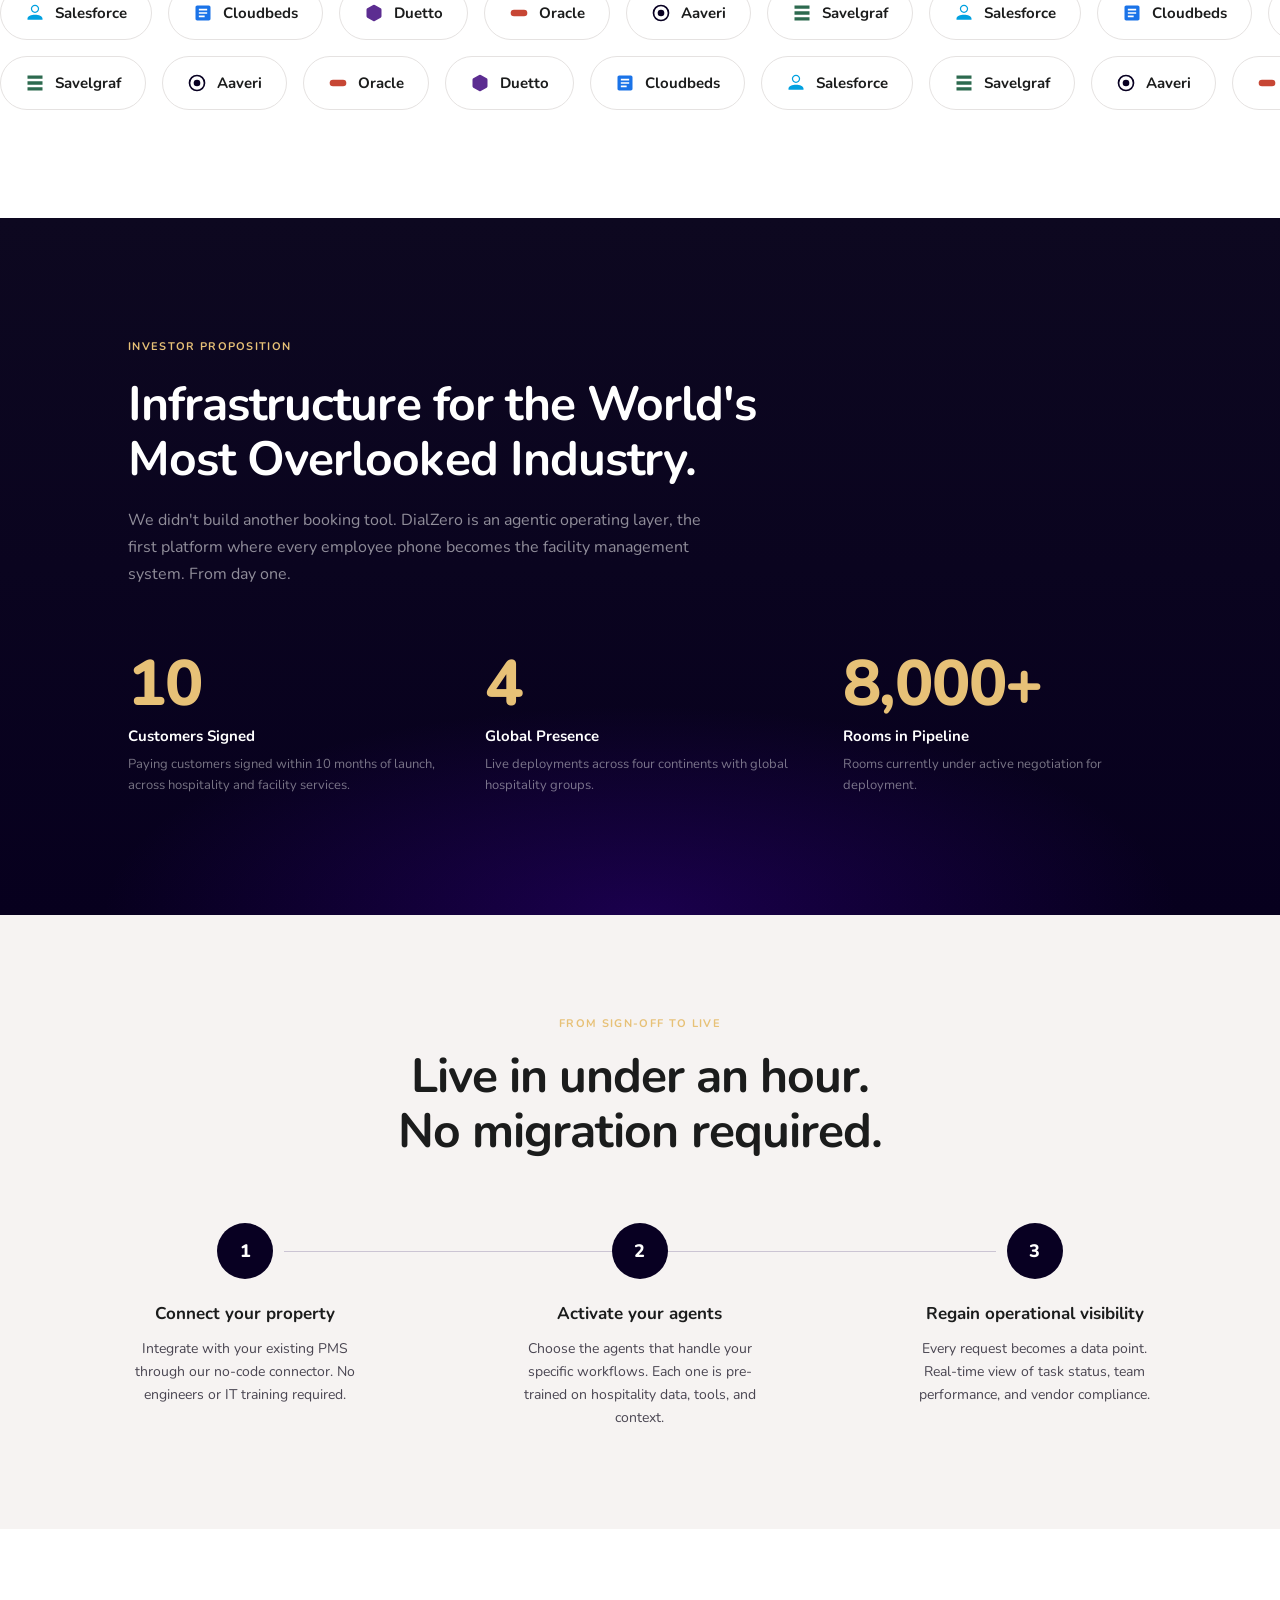
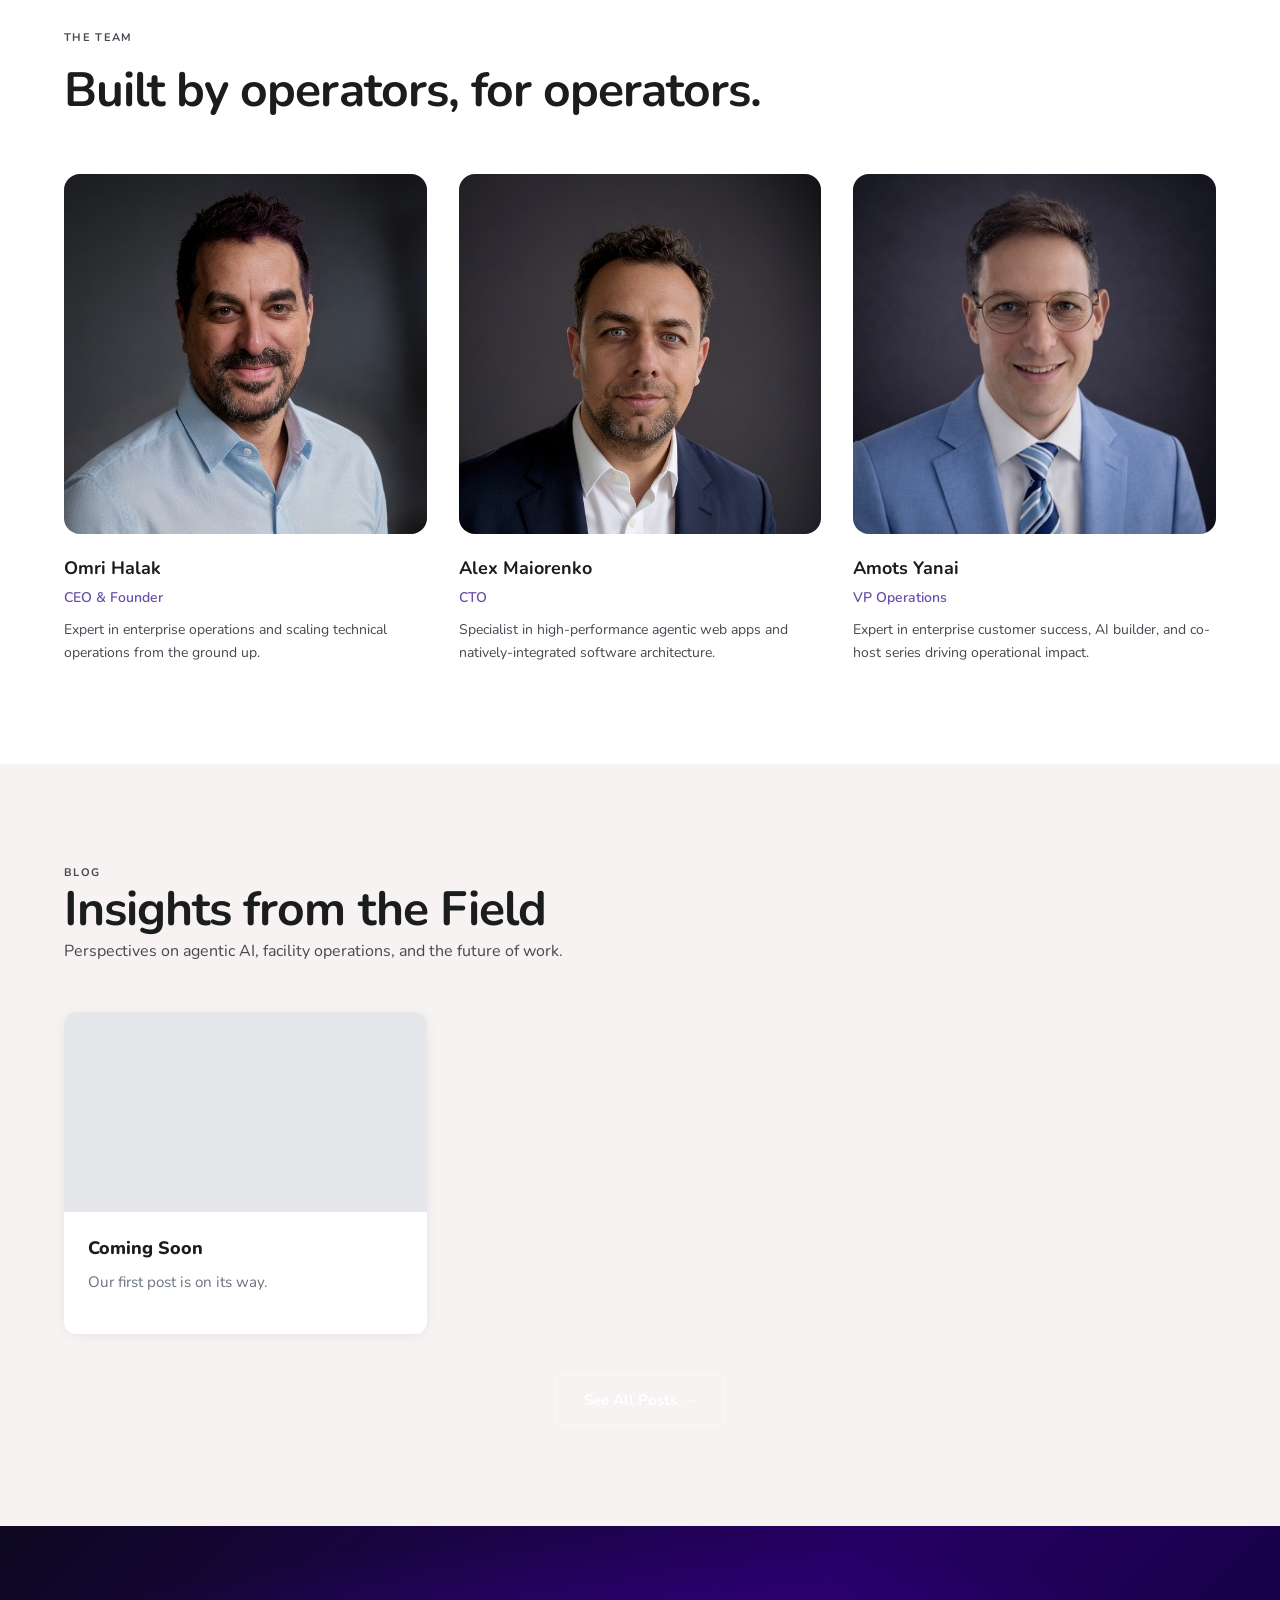
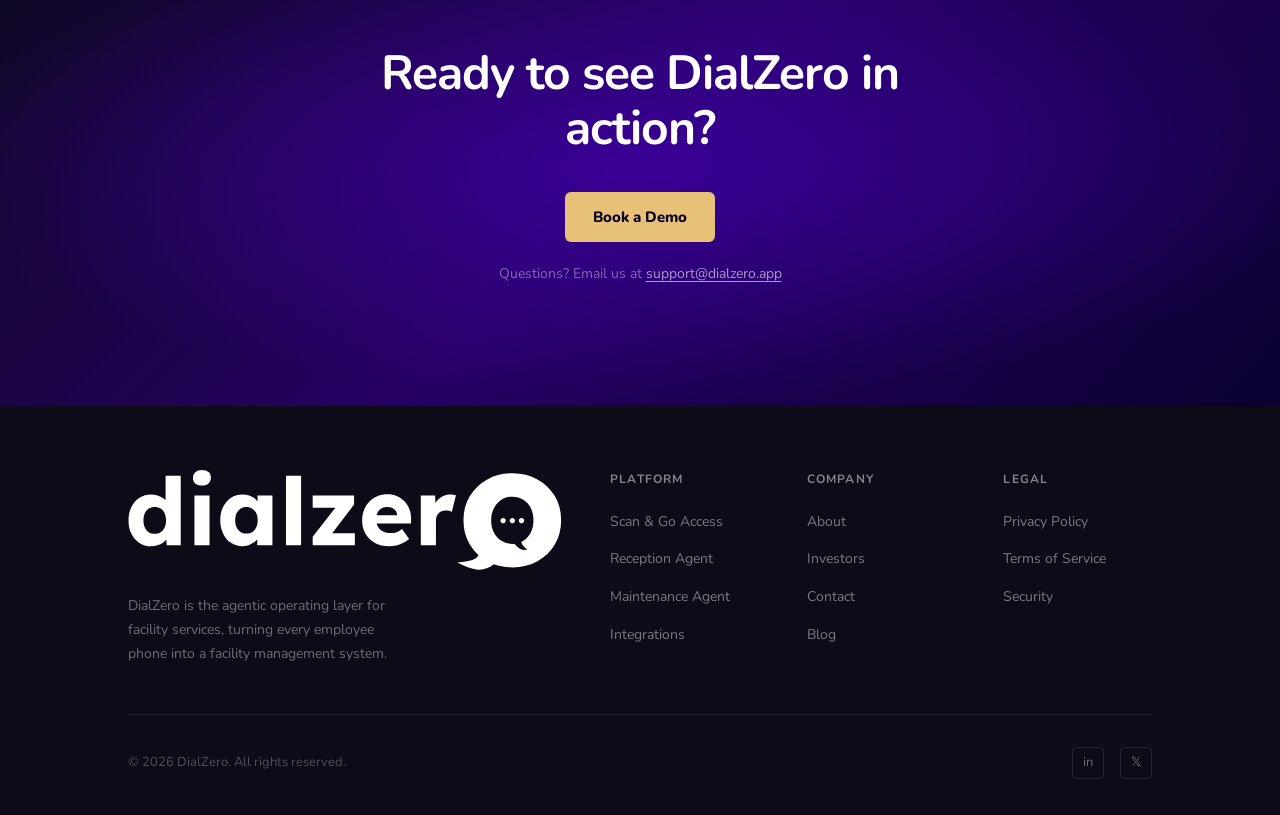
==== commit bc24cb25: "homepage fixes: dynamic blog cards, Home nav link, social links, remove em dash Co-Authored-By: Clau" ====
--- a/index.html
+++ b/index.html
@@ -15,10 +15,16 @@
     .blog-section{background:var(--surface-low,#f5f5f7);}
     .blog-grid{display:grid;grid-template-columns:repeat(auto-fill,minmax(300px,1fr));gap:2rem;margin-top:3rem;}
     .blog-card{background:#fff;border-radius:12px;overflow:hidden;box-shadow:0 2px 12px rgba(0,0,0,.06);}
-    .blog-card__image{background:#e5e7eb;height:200px;}
-    .blog-card__body{padding:1.5rem;}
-    .blog-card__title{font-size:1.125rem;font-weight:700;margin:0 0 .5rem;}
-    .blog-card__desc{color:#6b7280;font-size:.95rem;margin:0;}
+    .blog-card{display:flex;flex-direction:column;background:#fff;border-radius:12px;overflow:hidden;box-shadow:0 2px 12px rgba(0,0,0,.06);transition:transform .2s,box-shadow .2s;text-decoration:none;color:inherit;}
+    .blog-card:hover{transform:translateY(-3px);box-shadow:0 8px 32px rgba(8,0,34,.1);}
+    .blog-card__image{height:200px;overflow:hidden;background:#e5e7eb;}
+    .blog-card__image img{width:100%;height:100%;object-fit:cover;display:block;}
+    .blog-card__body{padding:1.5rem;display:flex;flex-direction:column;flex:1;}
+    .blog-card__date{font-size:.8rem;font-weight:700;text-transform:uppercase;letter-spacing:.08em;color:#b58a00;margin-bottom:.5rem;}
+    .blog-card__title{font-size:1.125rem;font-weight:800;margin:0 0 .6rem;line-height:1.35;}
+    .blog-card__desc{color:#6b7280;font-size:.95rem;margin:0 0 1rem;flex:1;line-height:1.6;}
+    .blog-card__read-more{font-size:.875rem;font-weight:700;color:var(--primary-light,#6c63ff);}
+    .blog-cards-footer{text-align:center;margin-top:2.5rem;}
   </style>
   <link rel="icon" type="image/svg+xml" href="assets/logos/dialzero-icon.svg">
 </head>
@@ -30,6 +36,7 @@
     <svg width="434px" height="100px" viewBox="0 0 434 100" style="height:20px;width:auto;display:block;" style="height:22px;width:auto;display:block;" version="1.1" xmlns="http://www.w3.org/2000/svg" xmlns:xlink="http://www.w3.org/1999/xlink"> <g id="7-27-2023" stroke="none" stroke-width="1" fill="none" fill-rule="evenodd"> <g id="Desktop-HD-Copy-6" transform="translate(-503.000000, -462.000000)" fill="#FFFFFF" fill-rule="nonzero"> <g id="dialzero-logo-white" transform="translate(503.505155, 462.000000)"> <path d="M22.3493304,76.3157895 C24.6402138,76.3157895 26.8395598,75.9936952 28.9473684,75.3495066 C31.055177,74.705318 32.9214149,73.8286145 34.546082,72.7193961 C35.7065585,71.9270973 36.7174363,71.0558783 37.5787154,70.1057391 L37.801633,69.8469807 L38.2181039,75.3216048 L52.2145207,75.3216048 L52.2145207,5.77273261 L37.0844102,5.77273261 L37.082648,30.2981086 L36.6565179,29.872458 C36.2523866,29.4891855 35.8236202,29.1190798 35.3702186,28.7621407 L34.67164,28.2366071 C32.9985119,27.0334038 31.1173441,26.0942885 29.0281367,25.419261 C26.9389294,24.7442336 24.7621006,24.4067199 22.4976504,24.4067199 C18.1576989,24.4067199 14.2962386,25.5276864 10.9132695,27.7696194 C7.53030036,30.0115523 4.86567982,33.0863781 2.91940789,36.9940966 C0.973135965,40.9018151 0,45.3663456 0,50.387688 C0,55.4452538 0.97068844,59.9188401 2.91206532,63.8084469 C4.8534422,67.6980537 7.50435659,70.7550125 10.8648085,72.9793233 C14.2252604,75.2036341 18.0534344,76.3157895 22.3493304,76.3157895 Z M26.1997768,63.8495653 C23.9030193,63.8495653 21.9146499,63.2866346 20.2346687,62.160773 C18.5546875,61.0349115 17.2521147,59.4684955 16.3269502,57.4615249 C15.4017857,55.4545544 14.9392035,53.0966087 14.9392035,50.387688 C14.9392035,47.6787672 15.4017857,45.3117657 16.3269502,43.2866835 C17.2521147,41.2616013 18.5546875,39.6951852 20.2346687,38.5874354 C21.9146499,37.4796855 23.9030193,36.9258106 26.1997768,36.9258106 C28.4975133,36.9258106 30.495428,37.4796855 32.1935209,38.5874354 C33.8916138,39.6951852 35.2029977,41.2616013 36.1276727,43.2866835 C37.0523477,45.3117657 37.5146852,47.6787672 37.5146852,50.387688 C37.5146852,53.0966087 37.0523477,55.4545544 36.1276727,57.4615249 C35.2029977,59.4684955 33.8916138,61.0349115 32.1935209,62.160773 C30.495428,63.2866346 28.4975133,63.8495653 26.1997768,63.8495653 Z M73.4321256,15.5633224 C76.1919548,15.5633224 78.3763709,14.8373864 79.9853739,13.3855146 C81.5943769,11.9336427 82.3988784,10.0656916 82.3988784,7.78166118 C82.3988784,5.29987077 81.6100411,3.38247964 80.0323664,2.02948778 C78.4546917,0.676495927 76.2546115,0 73.4321256,0 C70.6713173,0 68.4866564,0.725691181 66.878143,2.17707354 C65.2696295,3.62845591 64.4653727,5.49665179 64.4653727,7.78166118 C64.4653727,10.2634516 65.2539653,12.1808427 66.8311505,13.5338346 C68.4083356,14.8868264 70.6086607,15.5633224 73.4321256,15.5633224 Z M81.0023206,75.3216048 L81.0023206,25.4405545 L65.9265452,25.4405545 L65.9265452,75.3216048 L81.0023206,75.3216048 Z M113.658866,76.2071194 C115.968351,76.2071194 118.122907,75.8581023 120.122535,75.1600681 C122.122163,74.462034 123.934066,73.5224291 125.558243,72.3412535 C126.71837,71.4975567 127.750626,70.5522126 128.655012,69.5052213 L128.753231,69.3864544 L128.753732,75.3216048 L143.924961,75.3216048 L143.924961,25.4405545 L129.023939,25.4405545 L129.023437,31.4564732 L128.814675,31.1784923 C128.139159,30.3290313 127.389237,29.5403088 126.56491,28.812325 L125.932715,28.2777256 C124.425039,27.0569001 122.677751,26.1065261 120.69085,25.4266036 C118.703949,24.7466812 116.516107,24.4067199 114.127322,24.4067199 C109.804014,24.4067199 105.957728,25.5120222 102.588465,27.7226269 C99.2192024,29.9332315 96.570246,32.9833372 94.6415963,36.8729441 C92.7129465,40.7625509 91.7486216,45.2361372 91.7486216,50.293703 C91.7486216,55.2886122 92.7151493,59.7374785 94.6482046,63.6403019 C96.5812599,67.5431254 99.1969299,70.6133008 102.495215,72.8508282 C105.793499,75.0883557 109.514717,76.2071194 113.658866,76.2071194 Z M117.869099,63.5015273 C115.598774,63.5015273 113.63023,62.960869 111.963465,61.8795524 C110.296701,60.7982358 109.000981,59.2675536 108.076306,57.2875059 C107.151631,55.3074581 106.689294,52.9761905 106.689294,50.293703 C106.689294,47.6376488 107.151631,45.3173951 108.076306,43.3329417 C109.000981,41.3484884 110.296701,39.8156035 111.963465,38.7342869 C113.63023,37.6529703 115.598774,37.112312 117.869099,37.112312 C120.166835,37.112312 122.16475,37.6529703 123.862843,38.7342869 C125.560936,39.8156035 126.87232,41.3484884 127.796995,43.3329417 C128.721669,45.3173951 129.184007,47.6376488 129.184007,50.293703 C129.184007,52.9761905 128.721669,55.3074581 127.796995,57.2875059 C126.87232,59.2675536 125.560936,60.7982358 123.862843,61.8795524 C122.16475,62.960869 120.166835,63.5015273 117.869099,63.5015273 Z M172.569087,75.3216048 L172.569087,5.77273261 L157.493312,5.77273261 L157.493312,75.3216048 L172.569087,75.3216048 Z" id="dial"></path> <path d="M226.349992,75.3216048 L226.349992,63.1255874 L203.743832,63.1270559 L225.570211,34.4131814 L225.570211,25.4405545 L184.178646,25.4405545 L184.178646,37.6351034 L206.859434,37.6359845 L184.178646,66.699953 L184.178646,75.3216048 L226.349992,75.3216048 Z M260.844992,76.2614544 C263.127064,76.2614544 265.402284,75.9954084 267.67065,75.4633165 C269.939016,74.9312245 272.172138,74.1372474 274.370016,73.0813851 C276.567893,72.0255228 278.652205,70.655643 280.622953,68.9717458 L280.622953,68.9717458 L273.524151,58.981438 C271.619976,60.5008615 269.834262,61.5689615 268.167008,62.1857378 C266.499754,62.8025141 264.606349,63.1109023 262.486792,63.1109023 C259.399973,63.1109023 256.74759,62.547482 254.529643,61.4206414 C252.311696,60.2938009 250.61703,58.7043781 249.445644,56.6523731 C248.913196,55.7196436 248.501759,54.7134883 248.211333,53.6339072 L248.203419,53.60168 L282.489435,53.6007989 L282.58342,49.5726621 C282.6823,45.947388 282.165383,42.5969709 281.032668,39.5214109 C279.899954,36.445851 278.270392,33.7800067 276.143982,31.5238781 C274.017572,29.2677495 271.495153,27.5106712 268.576724,26.2526433 C265.658295,24.9946154 262.457422,24.3656015 258.974104,24.3656015 C255.303795,24.3656015 251.917889,25.0078321 248.816385,26.2922932 C245.714882,27.5767544 243.034107,29.393797 240.774063,31.7434211 C238.514018,34.0930451 236.757429,36.8656015 235.504297,40.0610902 C234.251164,43.2565789 233.624597,46.7609453 233.624597,50.5741894 C233.624597,55.5690985 234.745564,59.9912868 236.987497,63.8407542 C239.22943,67.6902216 242.389429,70.7227052 246.467496,72.9382049 C250.545562,75.1537046 255.338061,76.2614544 260.844992,76.2614544 Z M268.612253,45.1923755 L248.139979,45.1923755 L248.166479,45.0784187 C248.325784,44.4266917 248.524915,43.8117511 248.763871,43.2335967 L249.016103,42.6677044 C249.901129,40.8222705 251.196848,39.4102933 252.903263,38.4317728 C254.609677,37.4532523 256.705248,36.963992 259.189976,36.963992 C260.924781,36.963992 262.484834,37.3078693 263.870133,37.9956238 C265.255432,38.6833784 266.372483,39.6349761 267.221284,40.8504171 C268.070086,42.065858 268.534137,43.4558075 268.613437,45.0202655 L268.613437,45.0202655 L268.612253,45.1923755 Z M307.425355,75.3216048 L307.425355,50.3318844 C307.425355,48.8388941 307.66203,47.4956924 308.135382,46.3022791 C308.608733,45.1088659 309.263201,44.067444 310.098786,43.1780134 C310.934371,42.2885828 311.939815,41.604989 313.115116,41.1272321 C314.290418,40.6494753 315.561907,40.4105968 316.929584,40.4105968 C318.202297,40.4105968 319.418962,40.5650356 320.579578,40.8739133 C321.740194,41.182791 322.660219,41.5300948 323.339652,41.9158247 L323.339652,41.9158247 L327.442683,25.2922345 C326.662412,25.0416079 325.777877,24.8313655 324.789076,24.6615073 C323.800276,24.491649 322.755183,24.4067199 321.653797,24.4067199 C319.047672,24.4067199 316.573959,25.0244753 314.232656,26.2599859 C311.891354,27.4954966 309.863334,29.1833098 308.148598,31.3234258 C307.767546,31.7990071 307.41005,32.2876418 307.076111,32.7893301 L306.918174,33.0377702 L306.616203,25.4405545 L292.309929,25.4405545 L292.309929,75.3216048 L307.425355,75.3216048 Z" id="zero"></path> <path d="M383.936352,3.27405428 C393.298951,3.27405428 401.649846,5.30901554 408.989036,9.37893806 C416.328226,13.4488606 422.102539,19.0143463 426.311977,26.0753953 C430.521414,33.1364443 432.626133,41.2247489 432.626133,50.340309 C432.626133,59.4576463 430.521414,67.5463952 426.311977,74.6065555 C422.102539,81.6667159 416.328226,87.2322017 408.989036,91.3030128 C401.649846,95.373824 393.298951,97.4092295 383.936352,97.4092295 C377.236227,97.4092295 371.053002,96.3774581 365.386675,94.3139152 C360.53883,97.936409 355.824704,99.7478367 351.244278,99.7478367 C345.937145,99.7478367 338.455191,97.3160294 328.798415,92.4524149 C341.770161,91.5874436 348.793048,89.1005192 349.867074,84.9916417 C346.541131,81.9912467 343.700773,78.5296533 341.343458,74.6065555 C337.101141,67.5463952 334.979983,59.4576463 334.979983,50.340309 C334.979983,41.2247489 337.101141,33.1364443 341.343458,26.0753953 C345.585774,19.0143463 351.392523,13.4488606 358.763704,9.37893806 C366.134884,5.30901554 374.525767,3.27405428 383.936352,3.27405428 Z M383.936352,26.6565589 C379.830884,26.6565589 376.167954,27.6829259 372.947561,29.7356597 C369.727168,31.7883936 367.200351,34.5955738 365.367108,38.1572003 C363.533866,41.7188268 362.641238,45.779863 362.689224,50.340309 C362.641238,54.8349963 363.533866,58.8635976 365.367108,62.4261127 C367.200351,65.9886279 369.727168,68.7962524 372.947561,70.8489862 C376.167954,72.9017201 379.830884,73.928087 383.936352,73.928087 L384.450461,73.9224865 C384.546987,73.9203722 384.643264,73.9176581 384.739291,73.9143426 C384.809494,73.9119673 384.879586,73.909234 384.949547,73.9061818 C385.03897,73.9021796 385.127776,73.897751 385.216363,73.8927989 C385.290675,73.8888355 385.365175,73.884326 385.439523,73.8794499 L385.464631,73.8775102 L385.464631,73.8775102 L385.58012,73.8697789 C385.709295,73.8604792 385.838012,73.8500671 385.966272,73.8385425 C386.892841,74.9273595 387.924151,76.0099898 389.059343,77.086911 C391.777968,79.6659848 395.066693,80.489442 398.925518,79.5572824 C395.319627,77.0071834 393.25698,74.4870567 392.738869,71.9978185 L392.738869,71.9978185 L393.157178,71.7898226 C393.1746,71.7808917 393.19201,71.7719328 393.209409,71.762946 C393.263586,71.7349627 393.317703,71.706681 393.371708,71.6781275 C393.485094,71.6181784 393.59801,71.5570196 393.710433,71.4946623 C393.756159,71.4692983 393.801486,71.443916 393.846732,71.4183381 C393.960109,71.3542502 394.073433,71.2886669 394.186249,71.2218461 L394.287888,71.1612282 L394.287888,71.1612282 L394.330022,71.1358537 C394.48448,71.0425686 394.637978,70.9469461 394.790516,70.8489862 C397.986915,68.7962524 400.485741,65.9886279 402.286993,62.4261127 C404.088245,58.8635976 404.964878,54.8349963 404.916892,50.340309 C404.964878,45.731877 404.088245,41.6468478 402.286993,38.0852213 C400.485741,34.5235948 397.986915,31.7284111 394.790516,29.6996702 C391.594116,27.6709294 387.976061,26.6565589 383.936352,26.6565589 Z M374.595361,48.0263158 C376.048742,48.0263158 377.22694,49.2045138 377.22694,50.6578947 C377.22694,52.1112757 376.048742,53.2894737 374.595361,53.2894737 C373.141981,53.2894737 371.963783,52.1112757 371.963783,50.6578947 C371.963783,49.2045138 373.141981,48.0263158 374.595361,48.0263158 Z M383.805888,48.0263158 C385.259269,48.0263158 386.437467,49.2045138 386.437467,50.6578947 C386.437467,52.1112757 385.259269,53.2894737 383.805888,53.2894737 C382.352507,53.2894737 381.174309,52.1112757 381.174309,50.6578947 C381.174309,49.2045138 382.352507,48.0263158 383.805888,48.0263158 Z M393.016414,48.0263158 C394.469795,48.0263158 395.647993,49.2045138 395.647993,50.6578947 C395.647993,52.1112757 394.469795,53.2894737 393.016414,53.2894737 C391.563033,53.2894737 390.384835,52.1112757 390.384835,50.6578947 C390.384835,49.2045138 391.563033,48.0263158 393.016414,48.0263158 Z" id="Combined-Shape"></path> </g> </g> </g> </svg>
   </a>
   <ul class="nav__links">
+    <li><a href="/">Home</a></li>
     <li><a href="#platform">Products</a></li>
     <li><a href="#platform">Platform</a></li>
     <li><a href="#team">Company</a></li>
@@ -117,7 +124,7 @@
   <div class="container">
     <p class="eyebrow eyebrow--dark">The Invisible Cost</p>
     <h2>Facility services is one of the most labor-intensive industries on the planet. It's also one of the least automated.</h2>
-    <p class="lead">Hotels, office buildings, stadiums, and retail centers are running on group texts, radio calls, and paper trails. DialZero changes that — without replacing the people who make it all work.</p>
+    <p class="lead">Hotels, office buildings, stadiums, and retail centers are running on group texts, radio calls, and paper trails. DialZero changes that, without replacing the people who make it all work.</p>
     <div class="stats-grid">
       <div class="stat-card">
         <div class="stat-card__tag">Labor Intense</div>
@@ -326,17 +333,57 @@
     <p class="eyebrow eyebrow--dark">Blog</p>
     <h2>Insights from the Field</h2>
     <p class="platform-sub">Perspectives on agentic AI, facility operations, and the future of work.</p>
-    <div class="blog-grid">
-      <div class="blog-card">
-        <div class="blog-card__image"></div>
-        <div class="blog-card__body">
-          <h3 class="blog-card__title">Coming Soon</h3>
-          <p class="blog-card__desc">Our first post is on its way.</p>
-        </div>
-      </div>
-    </div>
-  </div>
-</section>
+    <div class="blog-grid" id="home-blog-grid"></div>
+    <div class="blog-cards-footer">
+      <a href="/blog" class="btn btn-ghost" style="display:inline-block;">See All Posts &rarr;</a>
+    </div>
+  </div>
+</section>
+<script>
+(async () => {
+  const grid = document.getElementById('home-blog-grid');
+  const escape = s => s.replace(/&/g,'&amp;').replace(/</g,'&lt;').replace(/"/g,'&quot;');
+  const fmt = d => new Date(d + 'T12:00:00Z').toLocaleDateString('en-US',{year:'numeric',month:'long',day:'numeric'});
+
+  function placeholder() {
+    grid.innerHTML = `<div class="blog-card"><div class="blog-card__image"></div><div class="blog-card__body"><h3 class="blog-card__title">Coming Soon</h3><p class="blog-card__desc">Our first post is on its way.</p></div></div>`;
+  }
+
+  try {
+    const apiRes = await fetch('https://api.github.com/repos/amots12/dz-website/contents/_posts?ref=main');
+    if (!apiRes.ok) { placeholder(); return; }
+    const files = await apiRes.json();
+    const slugs = files
+      .filter(f => f.type === 'file' && f.name.endsWith('.json') && f.name !== 'index.json')
+      .map(f => f.name.replace('.json', ''))
+      .sort().reverse()
+      .slice(0, 3);
+    if (!slugs.length) { placeholder(); return; }
+
+    const posts = await Promise.all(slugs.map(async slug => {
+      try {
+        const res = await fetch('/_posts/' + slug + '.json');
+        if (!res.ok) return null;
+        return { post: await res.json(), slug };
+      } catch { return null; }
+    }));
+
+    const valid = posts.filter(Boolean);
+    if (!valid.length) { placeholder(); return; }
+
+    grid.innerHTML = '';
+    for (const { post, slug } of valid) {
+      const img = post.cover_image ? `<img src="${escape(post.cover_image)}" alt="${escape(post.title)}" loading="lazy">` : '';
+      const date = post.date ? `<p class="blog-card__date">${fmt(post.date)}</p>` : '';
+      const a = document.createElement('a');
+      a.className = 'blog-card';
+      a.href = '/blog/post.html?slug=' + encodeURIComponent(slug);
+      a.innerHTML = `<div class="blog-card__image">${img}</div><div class="blog-card__body">${date}<h3 class="blog-card__title">${escape(post.title)}</h3><p class="blog-card__desc">${escape(post.excerpt || '')}</p><span class="blog-card__read-more">Read More &rarr;</span></div>`;
+      grid.appendChild(a);
+    }
+  } catch { placeholder(); }
+})();
+</script>
 
 <!-- ═══════════════════════════════════ CTA -->
 <section class="cta-section" id="contact">
@@ -385,8 +432,8 @@
     <div class="footer__bottom">
       <span class="footer__copy">&copy; 2026 DialZero. All rights reserved.</span>
       <div class="footer__socials">
-        <a href="#" aria-label="LinkedIn">in</a>
-        <a href="#" aria-label="Twitter">𝕏</a>
+        <a href="https://www.linkedin.com/company/dialzeroapp" target="_blank" rel="noopener" aria-label="LinkedIn">in</a>
+        <a href="https://x.com/dialzeroapp" target="_blank" rel="noopener" aria-label="X">𝕏</a>
       </div>
     </div>
   </div>
--- a/assets/css/styles.css
+++ b/assets/css/styles.css
@@ -281,12 +281,13 @@
 /* ── PROBLEM SECTION ─────────────────────────────────────── */
 .problem-section { background: #fff; }
 .problem-section .eyebrow { margin-bottom: 20px; }
-.problem-section h2 { max-width: 680px; margin-bottom: 24px; color: var(--on-surface); }
+.problem-section h2 { max-width: 680px; margin: 0 auto 24px; color: var(--on-surface); text-align: center; }
 .problem-section .lead {
   font-size: 16px;
   color: var(--on-surface-variant);
   max-width: 600px;
-  margin-bottom: 56px;
+  margin: 0 auto 56px;
+  text-align: center;
 }
 .stats-grid {
   display: grid;
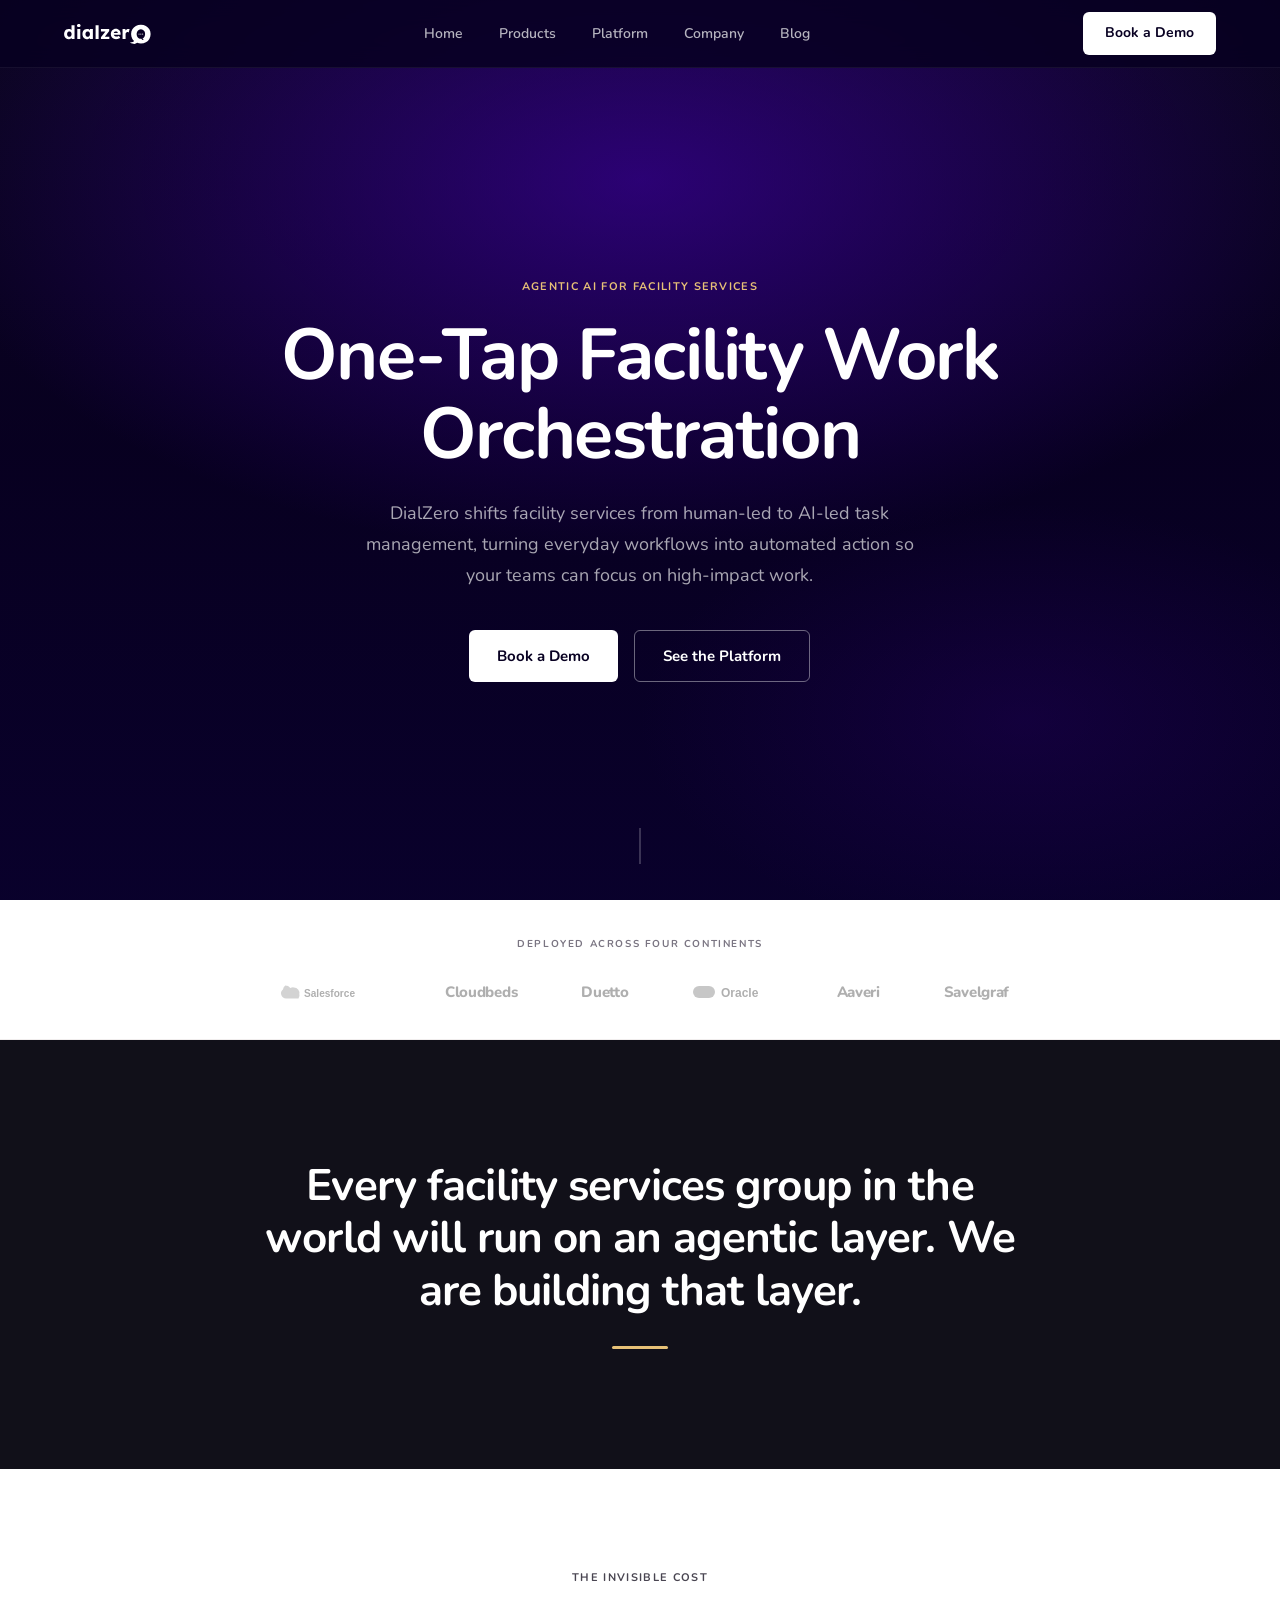
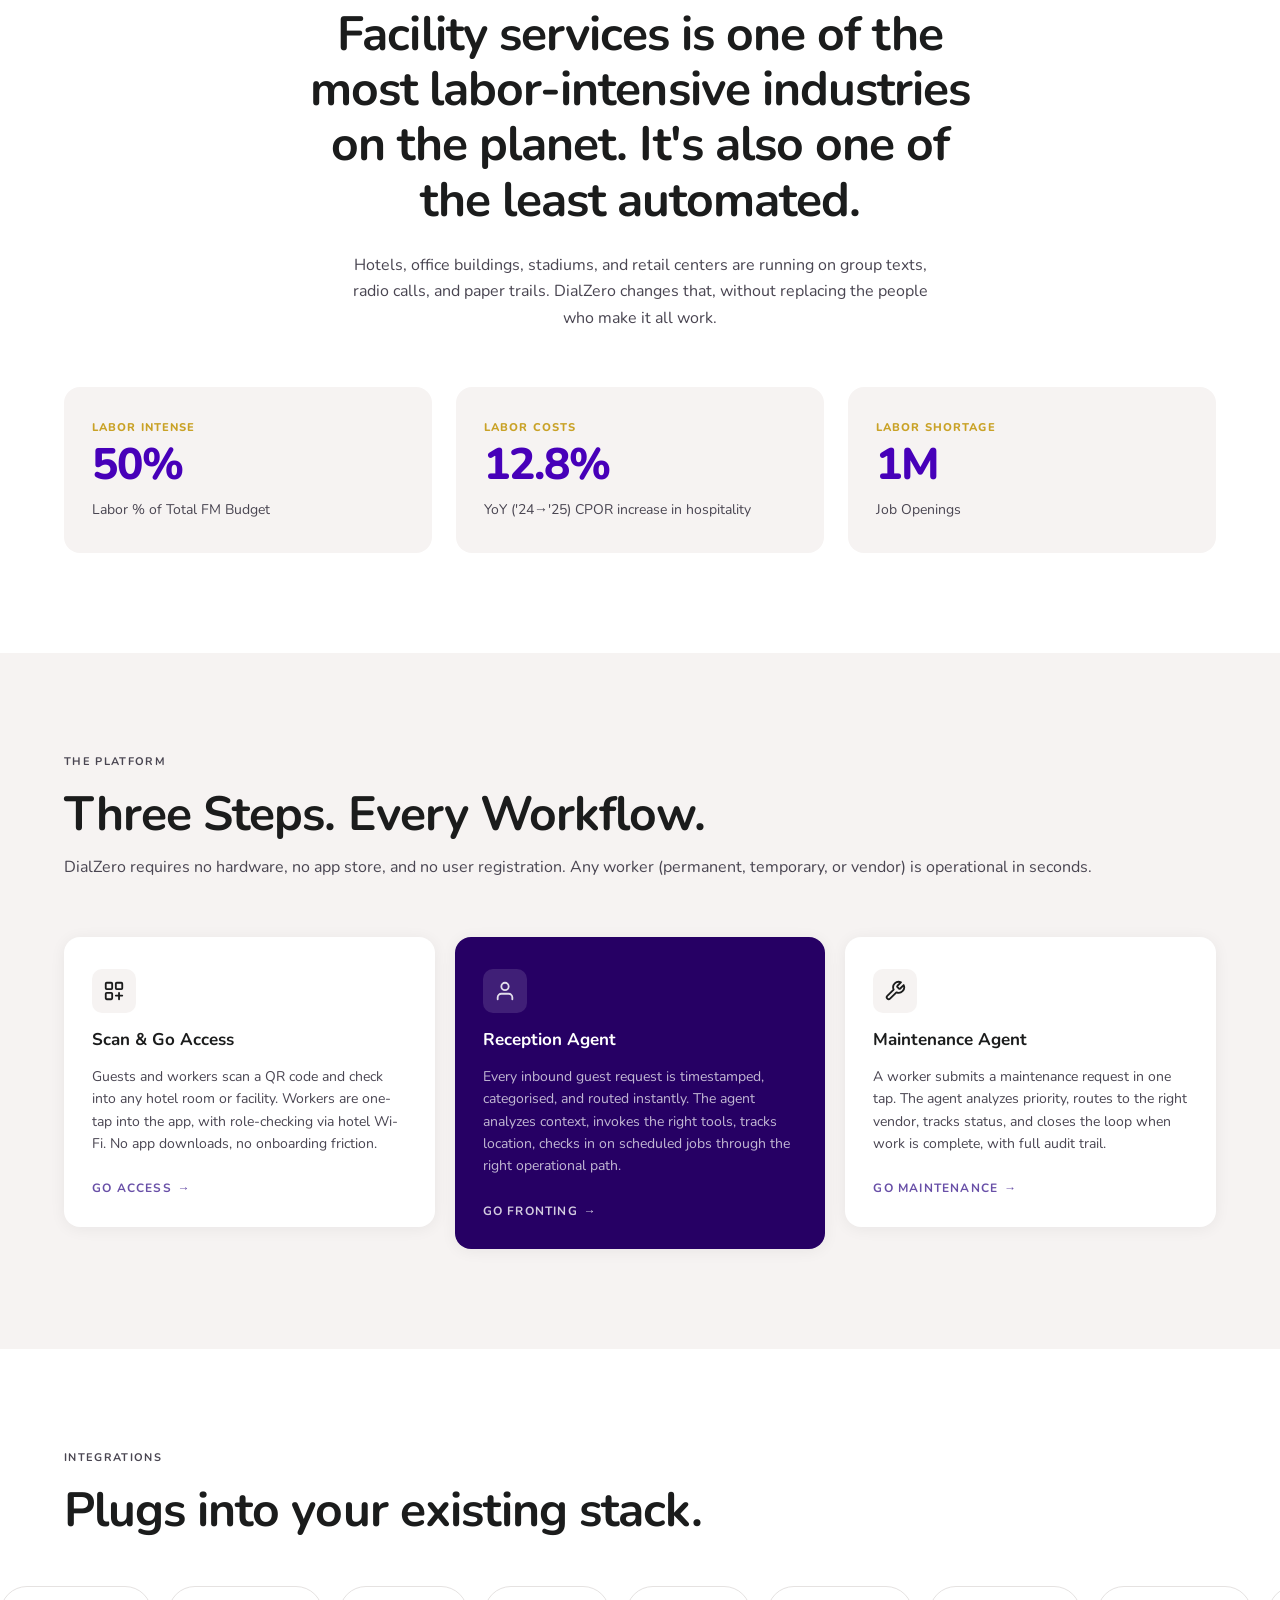
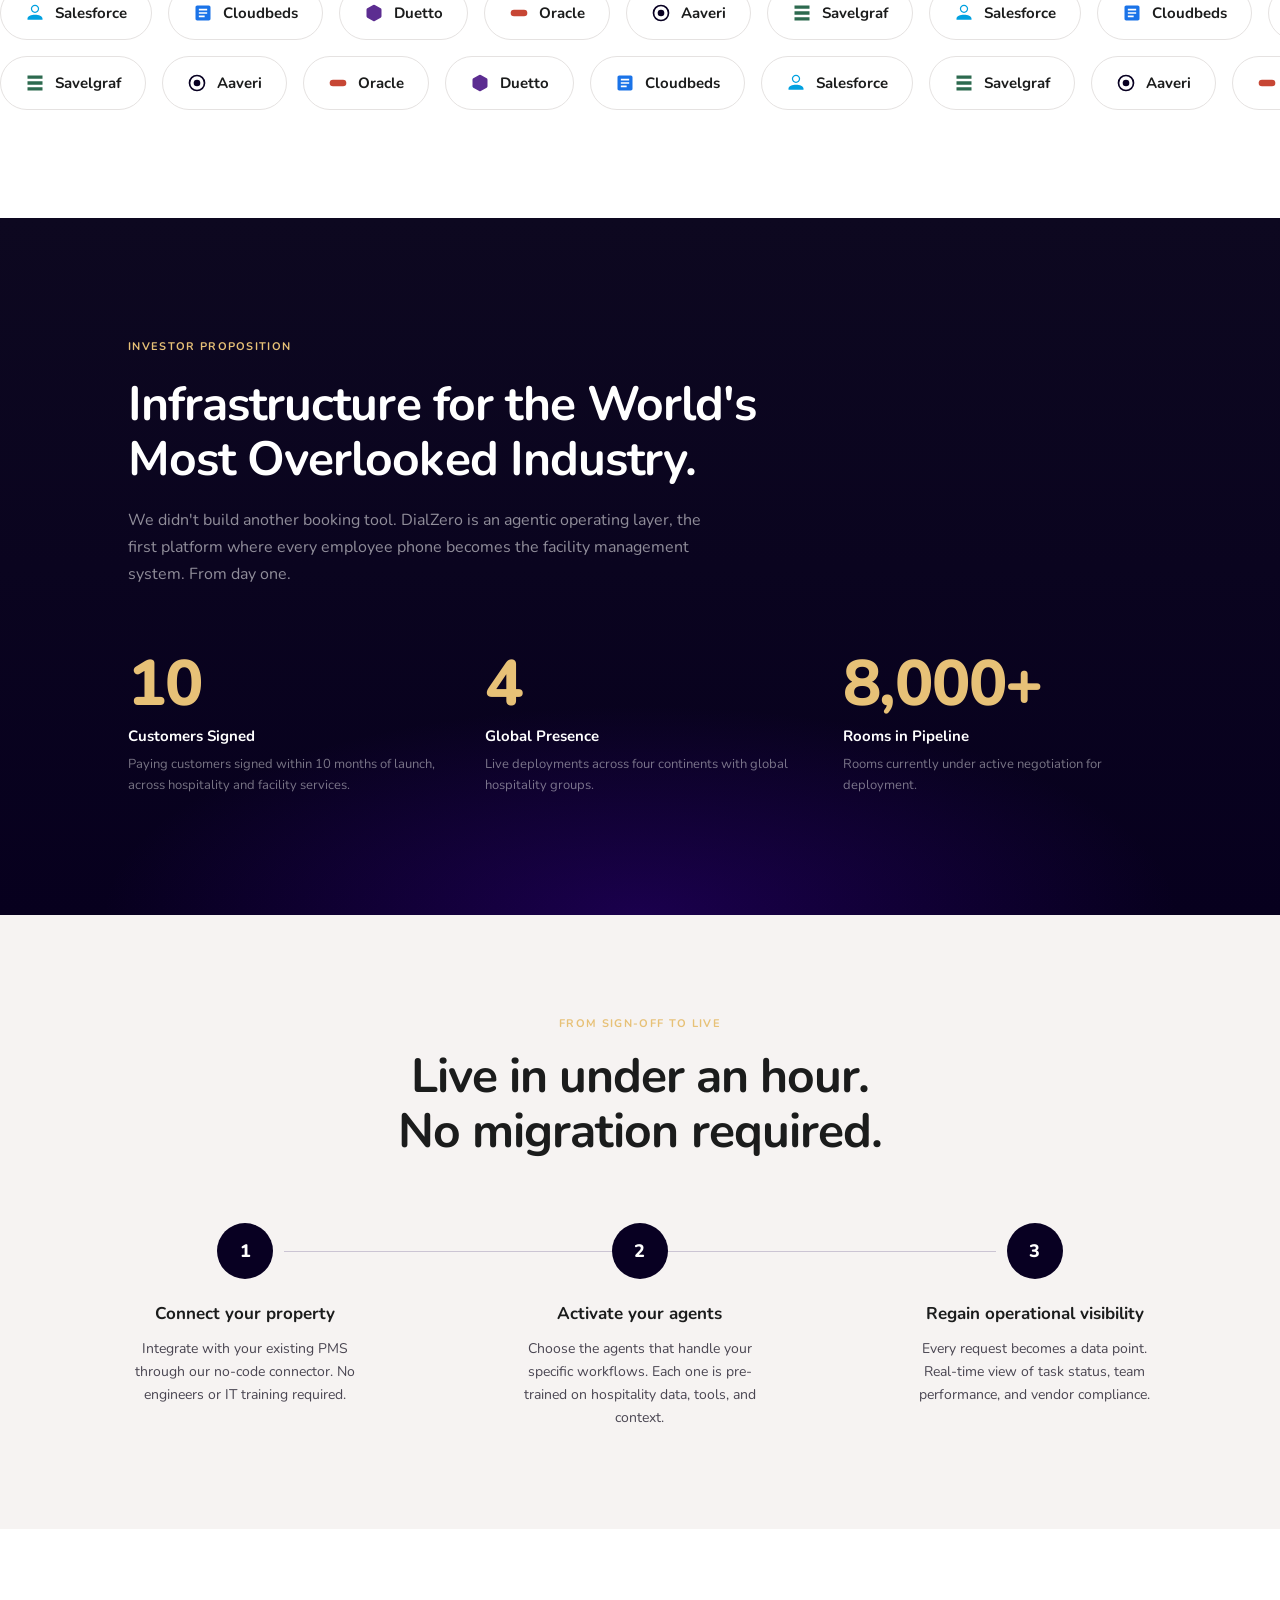
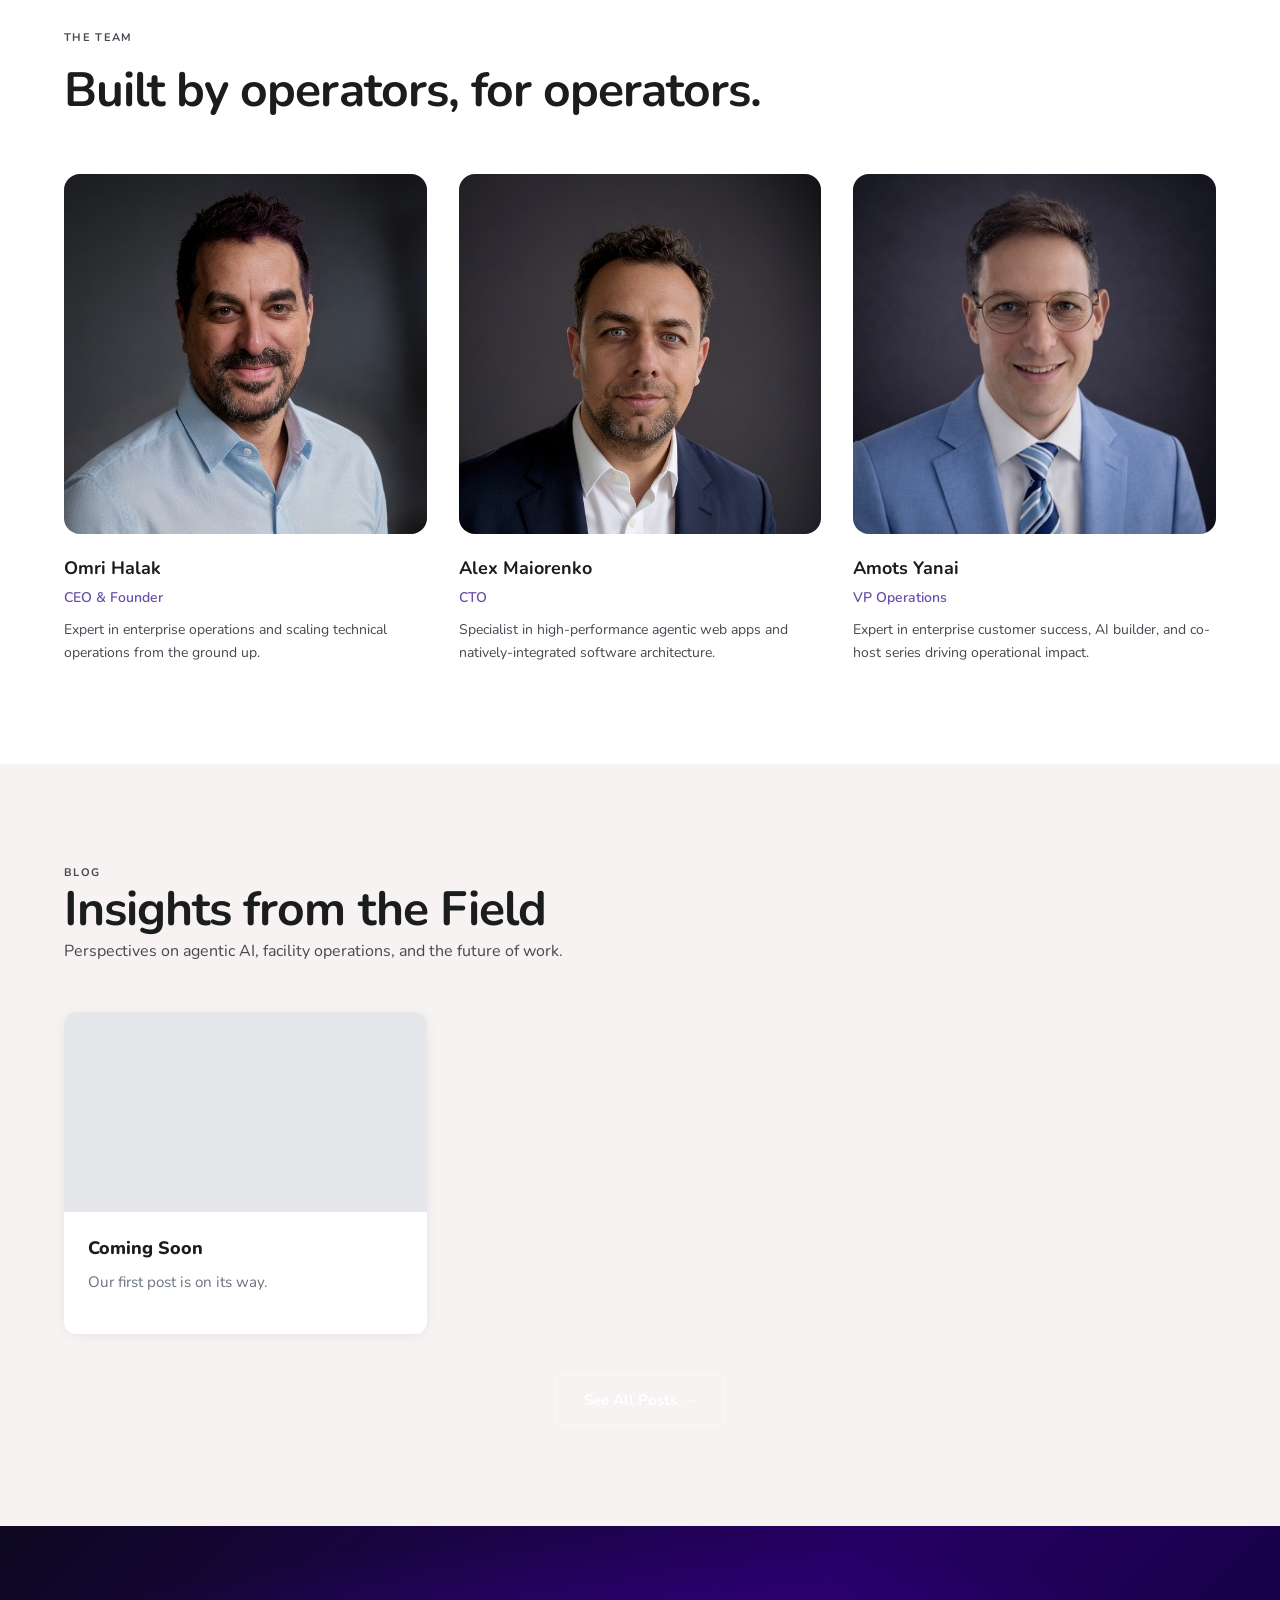
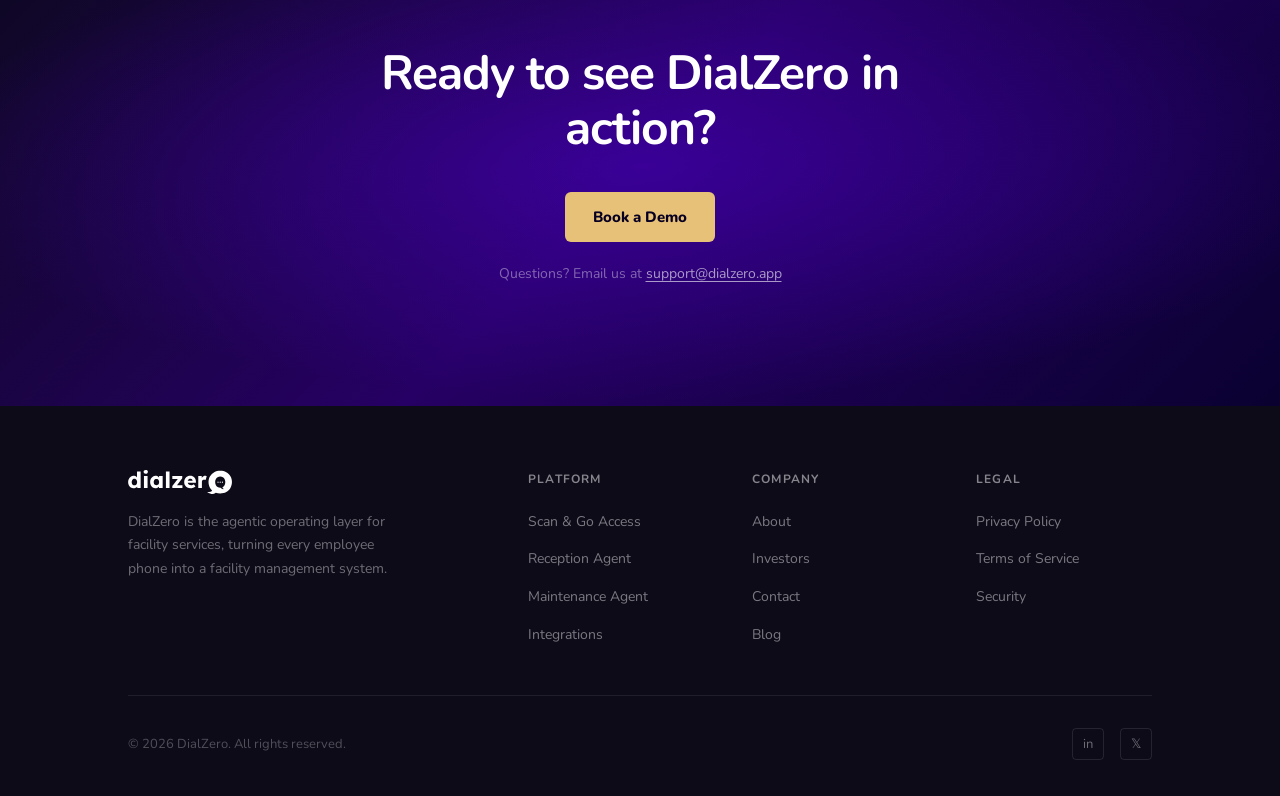
==== commit 26432546: "mobile: add hamburger nav, fix footer logo overflow" ====
--- a/index.html
+++ b/index.html
@@ -45,7 +45,11 @@
   <div class="nav__cta">
     <a href="https://calendly.com/d/cr38-fbh-6f4/dialzero-demo" target="_blank" rel="noopener" class="btn btn-primary">Book a Demo</a>
   </div>
+  <button class="nav__hamburger" aria-label="Menu" aria-expanded="false">
+    <span></span><span></span><span></span>
+  </button>
 </nav>
+<script src="assets/js/nav.js" defer></script>
 
 <!-- ═══════════════════════════════════ HERO -->
 <section class="hero" id="hero">
--- a/assets/css/styles.css
+++ b/assets/css/styles.css
@@ -152,6 +152,28 @@
 }
 .nav__links a:hover { color: #fff; }
 .nav__cta .btn { padding: 10px 22px; font-size: 14px; }
+.nav__hamburger {
+  display: none;
+  flex-direction: column;
+  justify-content: center;
+  gap: 5px;
+  background: none;
+  border: none;
+  cursor: pointer;
+  padding: 6px;
+  margin-left: 12px;
+}
+.nav__hamburger span {
+  display: block;
+  width: 22px;
+  height: 2px;
+  background: #fff;
+  border-radius: 2px;
+  transition: transform 0.25s, opacity 0.25s;
+}
+.nav__hamburger.open span:nth-child(1) { transform: translateY(7px) rotate(45deg); }
+.nav__hamburger.open span:nth-child(2) { opacity: 0; }
+.nav__hamburger.open span:nth-child(3) { transform: translateY(-7px) rotate(-45deg); }
 
 /* ── HERO ────────────────────────────────────────────────── */
 .hero {
@@ -565,7 +587,8 @@
   border-bottom: 1px solid rgba(255,255,255,0.08);
   margin-bottom: 32px;
 }
-.footer__brand img { height: 24px; margin-bottom: 16px; }
+.footer__brand img,
+.footer__brand svg { height: 24px; width: auto; display: block; margin-bottom: 16px; max-width: 100%; }
 .footer__brand p { font-size: 14px; color: rgba(255,255,255,0.4); line-height: 1.7; max-width: 280px; }
 .footer__col h4 { font-size: 12px; font-weight: 700; letter-spacing: 0.1em; text-transform: uppercase; color: rgba(255,255,255,0.5); margin-bottom: 20px; }
 .footer__col ul { display: flex; flex-direction: column; gap: 12px; }
@@ -600,7 +623,24 @@
 }
 
 @media (max-width: 768px) {
-  .nav__links { display: none; }
+  .nav__hamburger { display: flex; }
+  .nav__links {
+    display: none;
+    position: fixed;
+    top: 68px;
+    left: 0; right: 0;
+    background: rgba(8,0,34,0.97);
+    backdrop-filter: blur(12px);
+    -webkit-backdrop-filter: blur(12px);
+    flex-direction: column;
+    padding: 12px 0 24px;
+    gap: 0;
+    z-index: 99;
+    border-bottom: 1px solid rgba(255,255,255,0.08);
+  }
+  .nav__links.open { display: flex; }
+  .nav__links li { border-bottom: 1px solid rgba(255,255,255,0.06); }
+  .nav__links a { display: block; padding: 14px 24px; font-size: 15px; color: rgba(255,255,255,0.8); }
   .stats-grid,
   .agents-grid,
   .investor-stats,
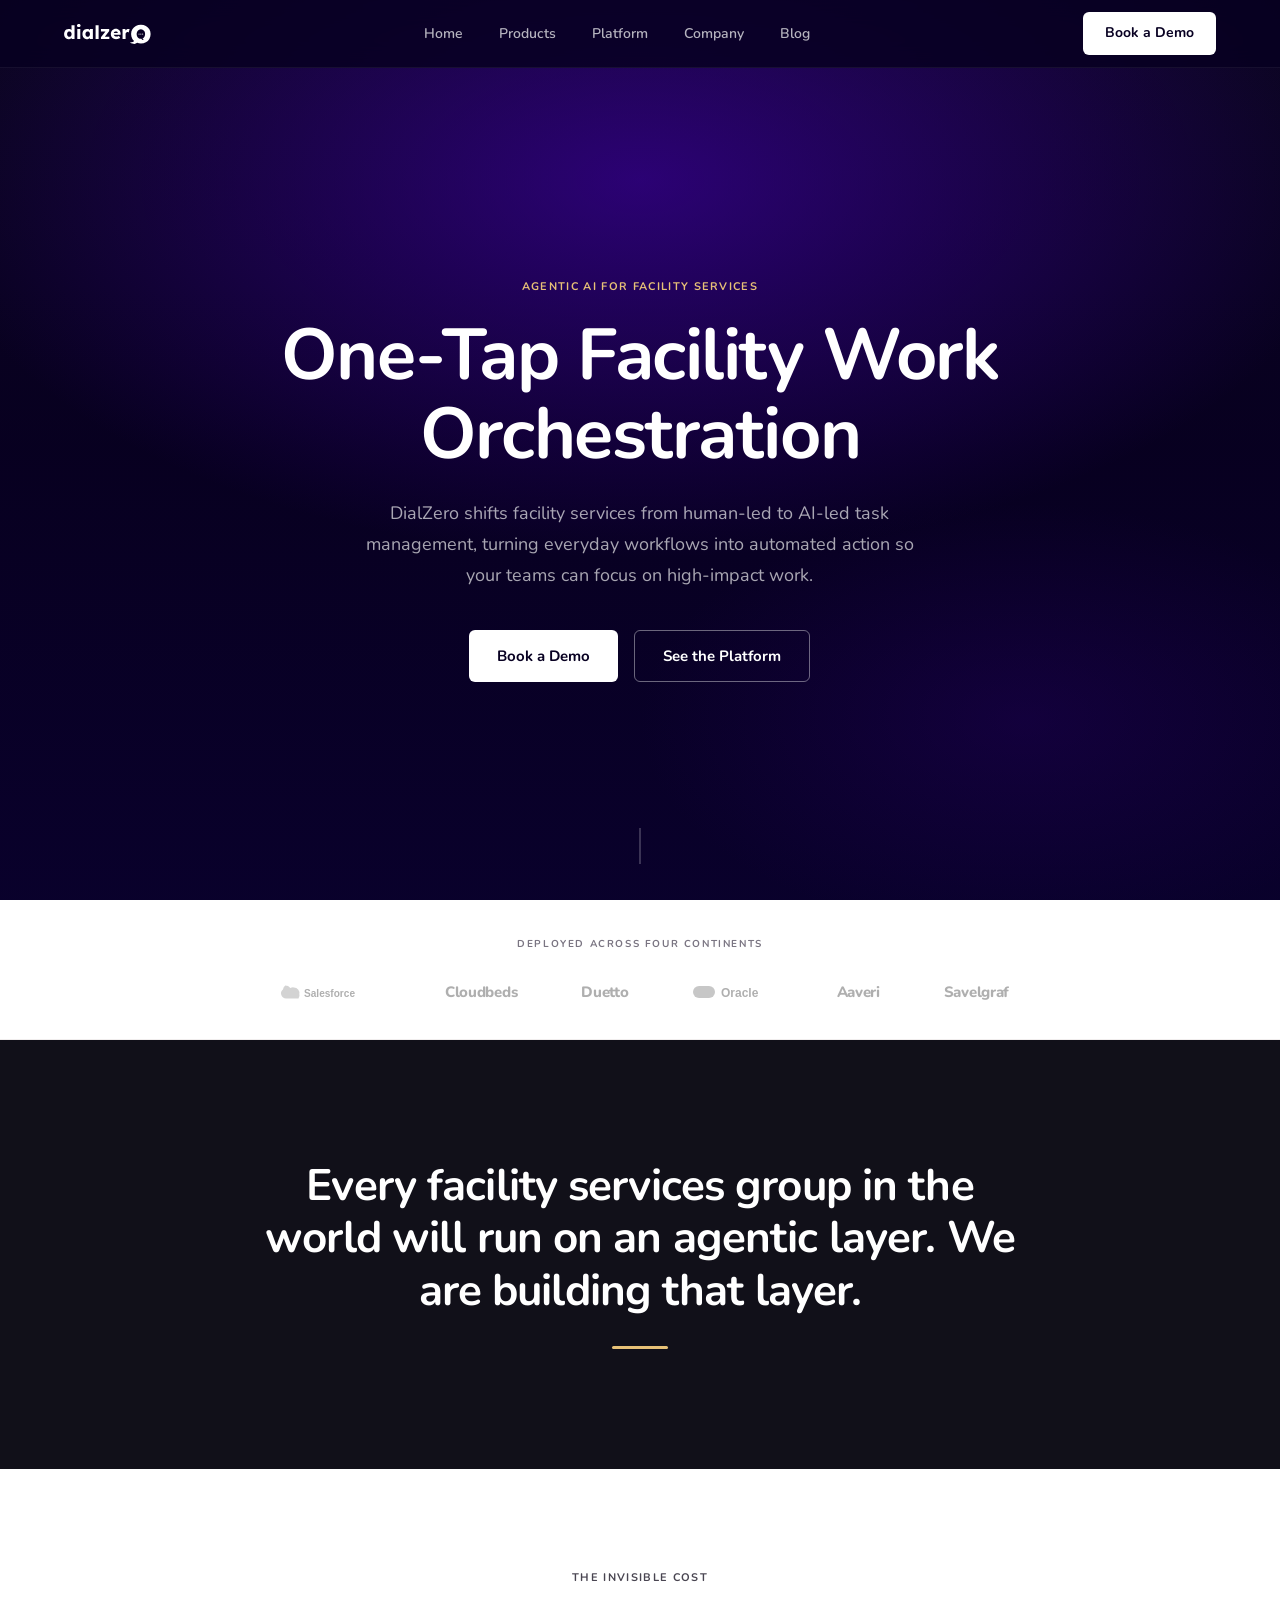
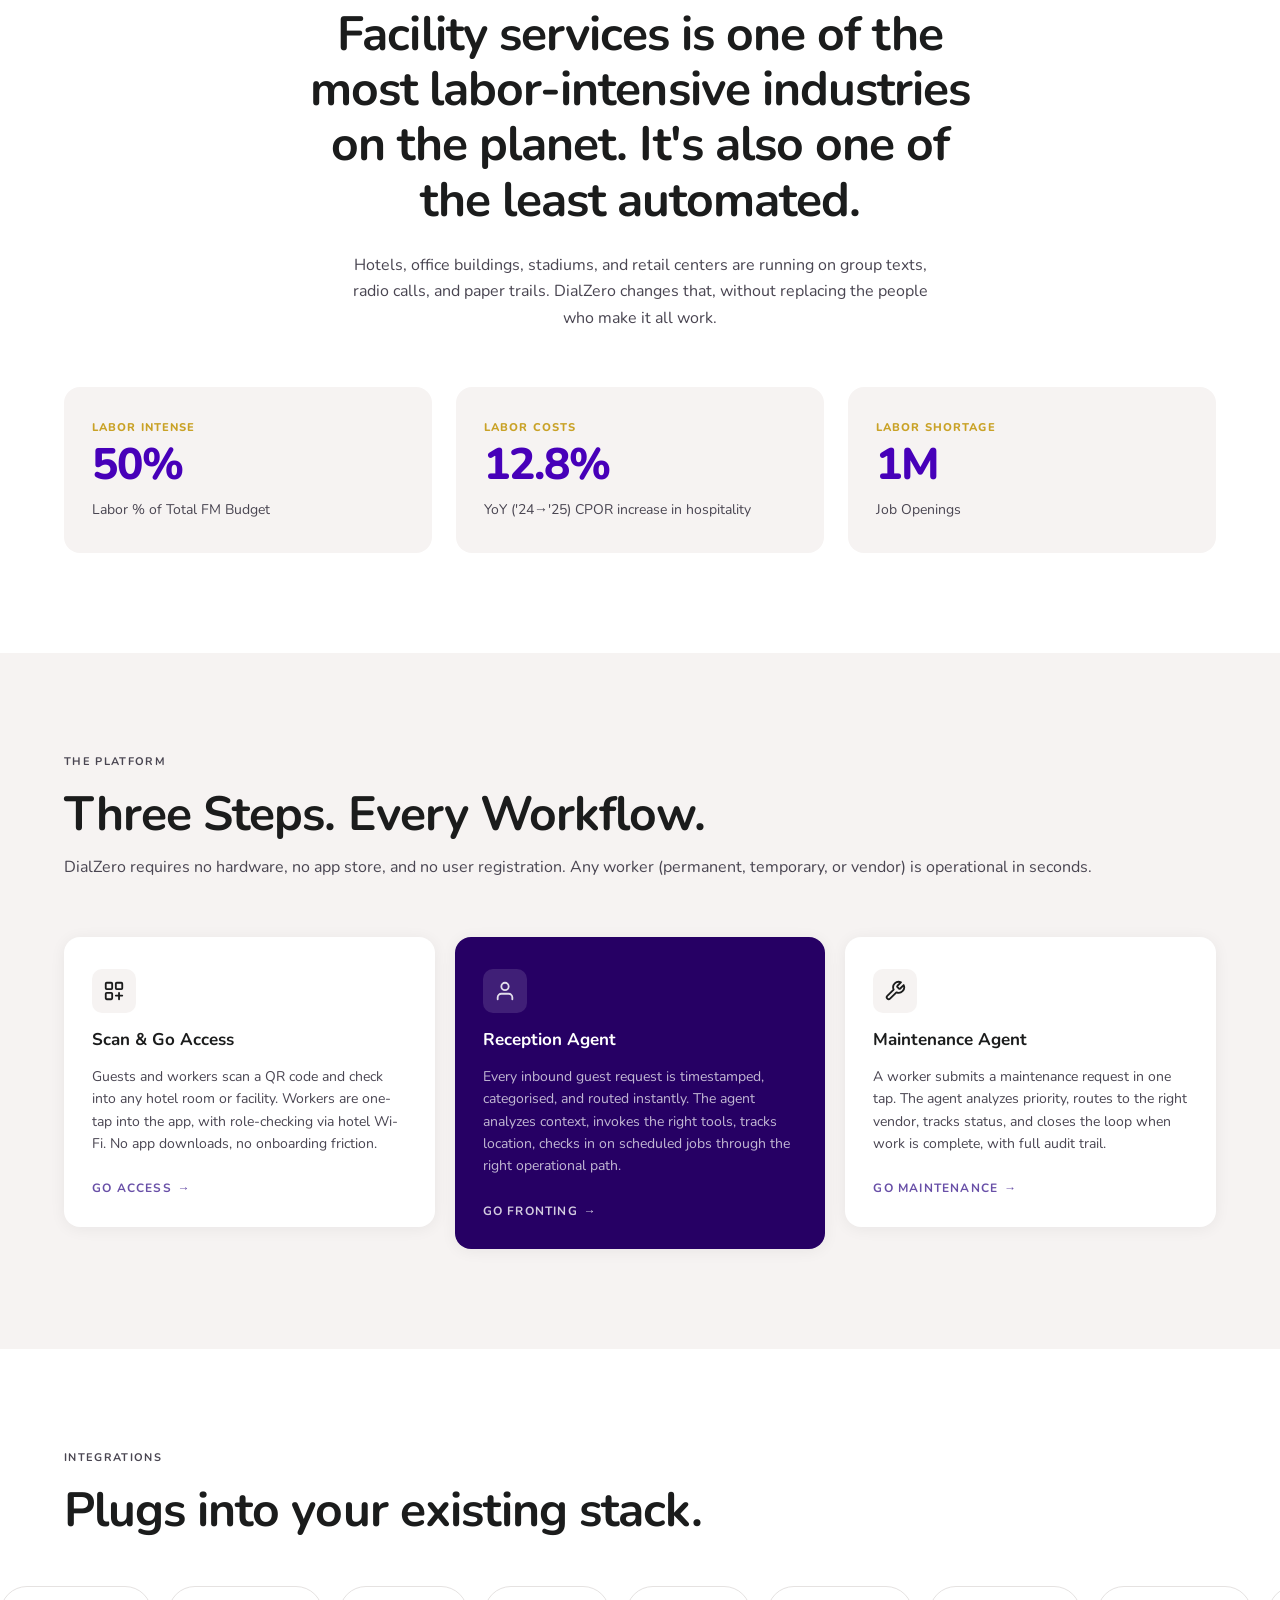
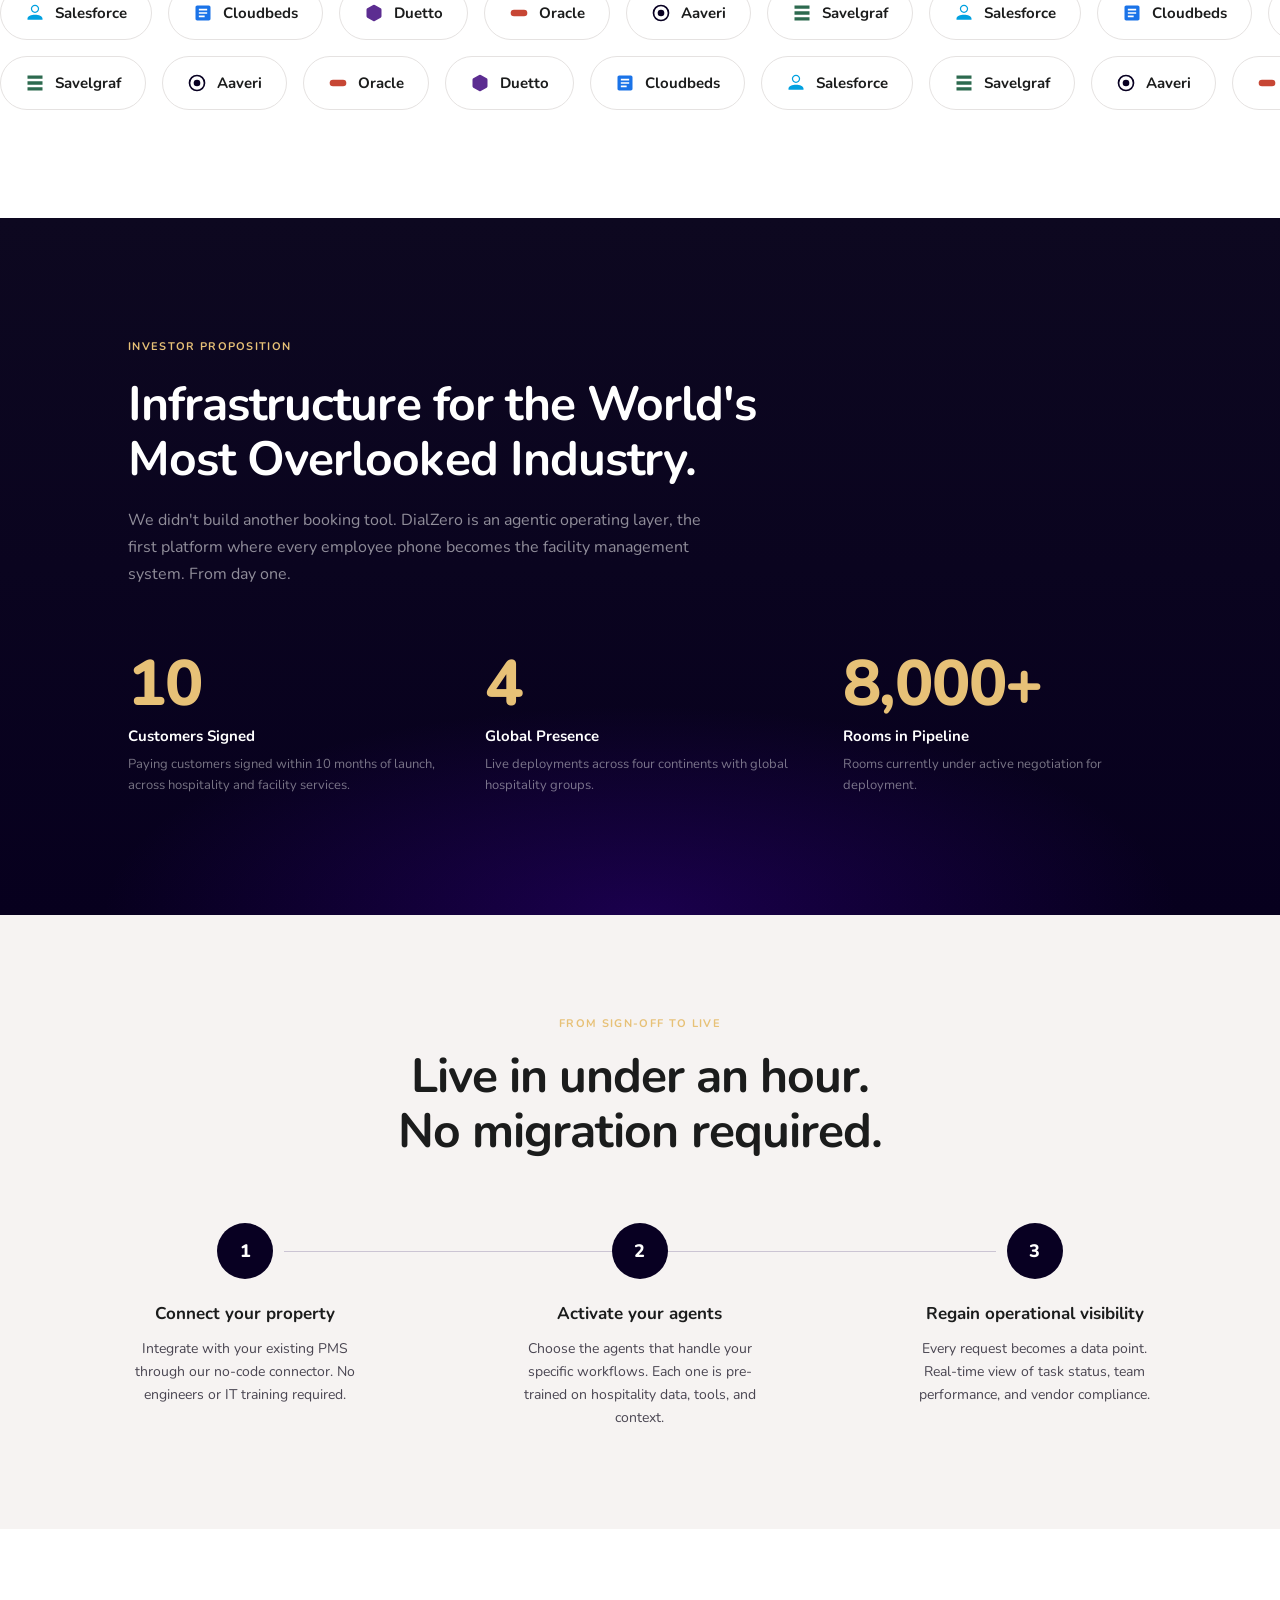
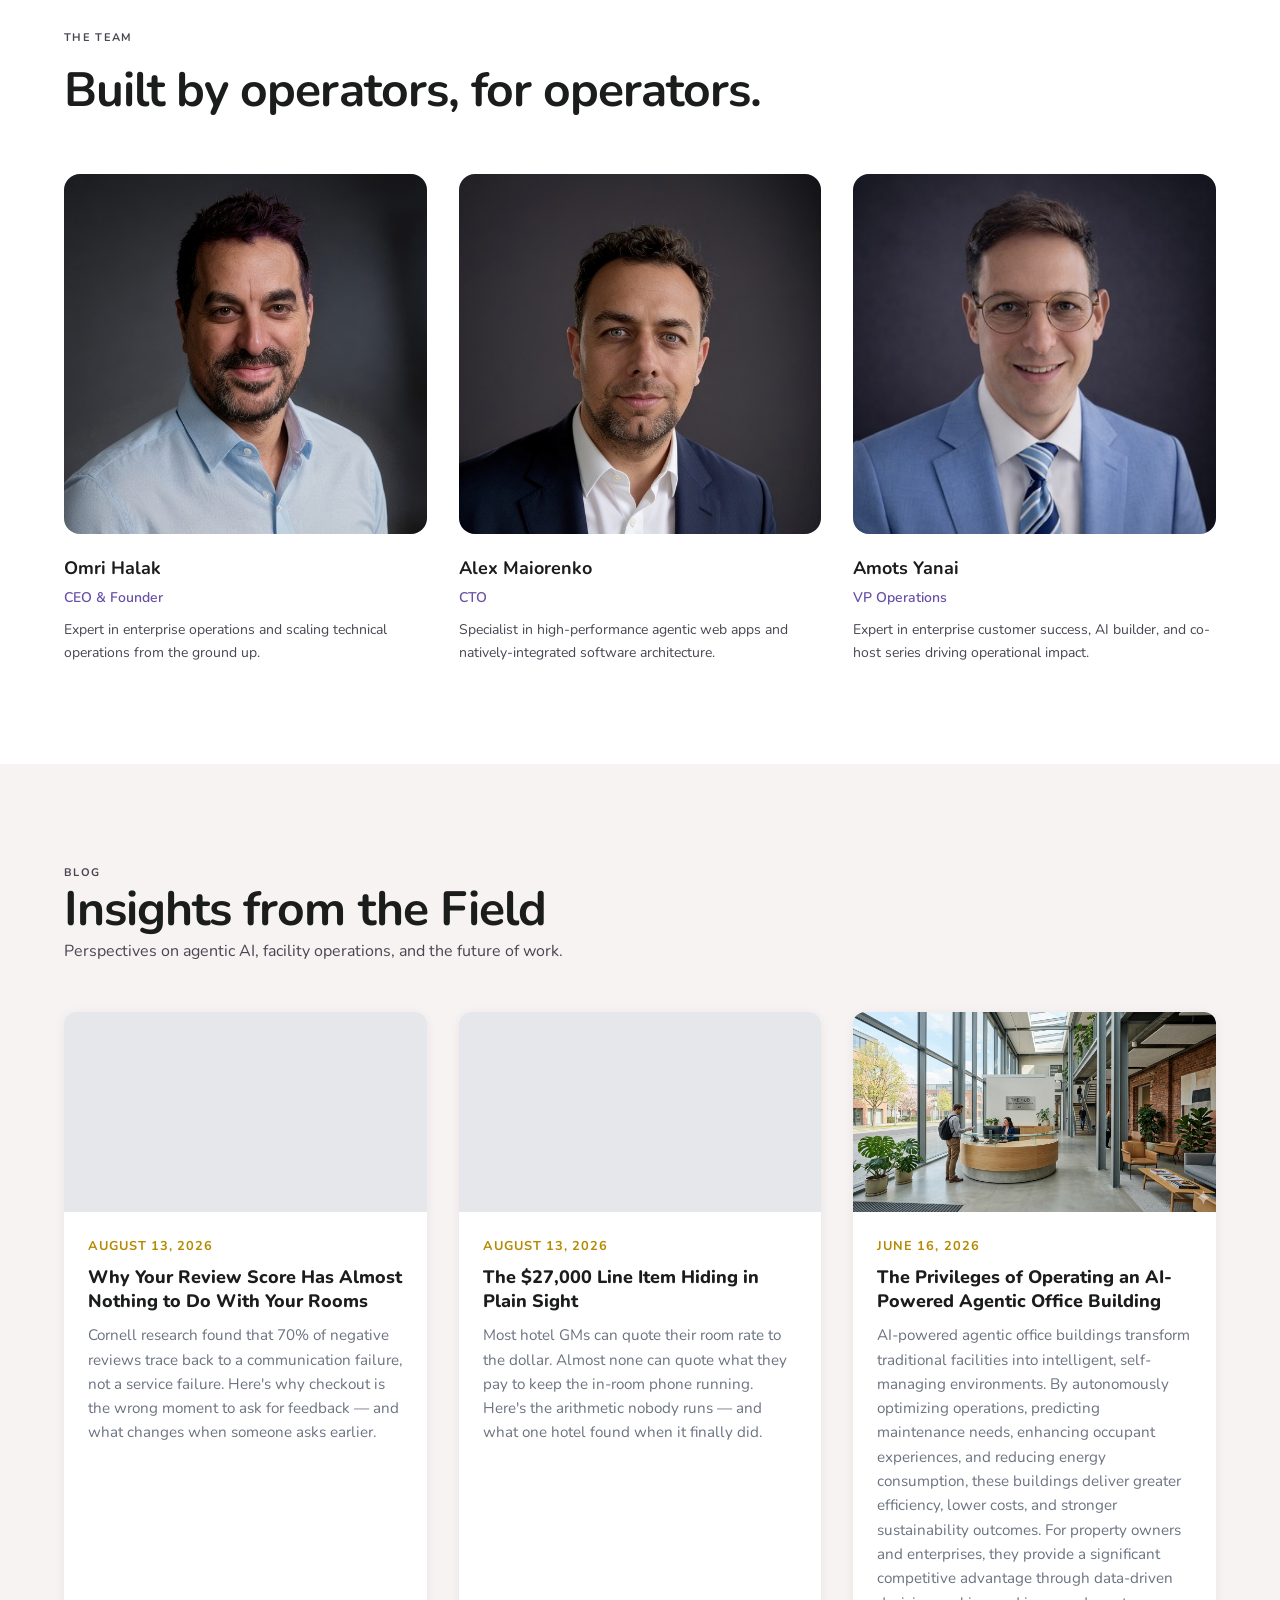
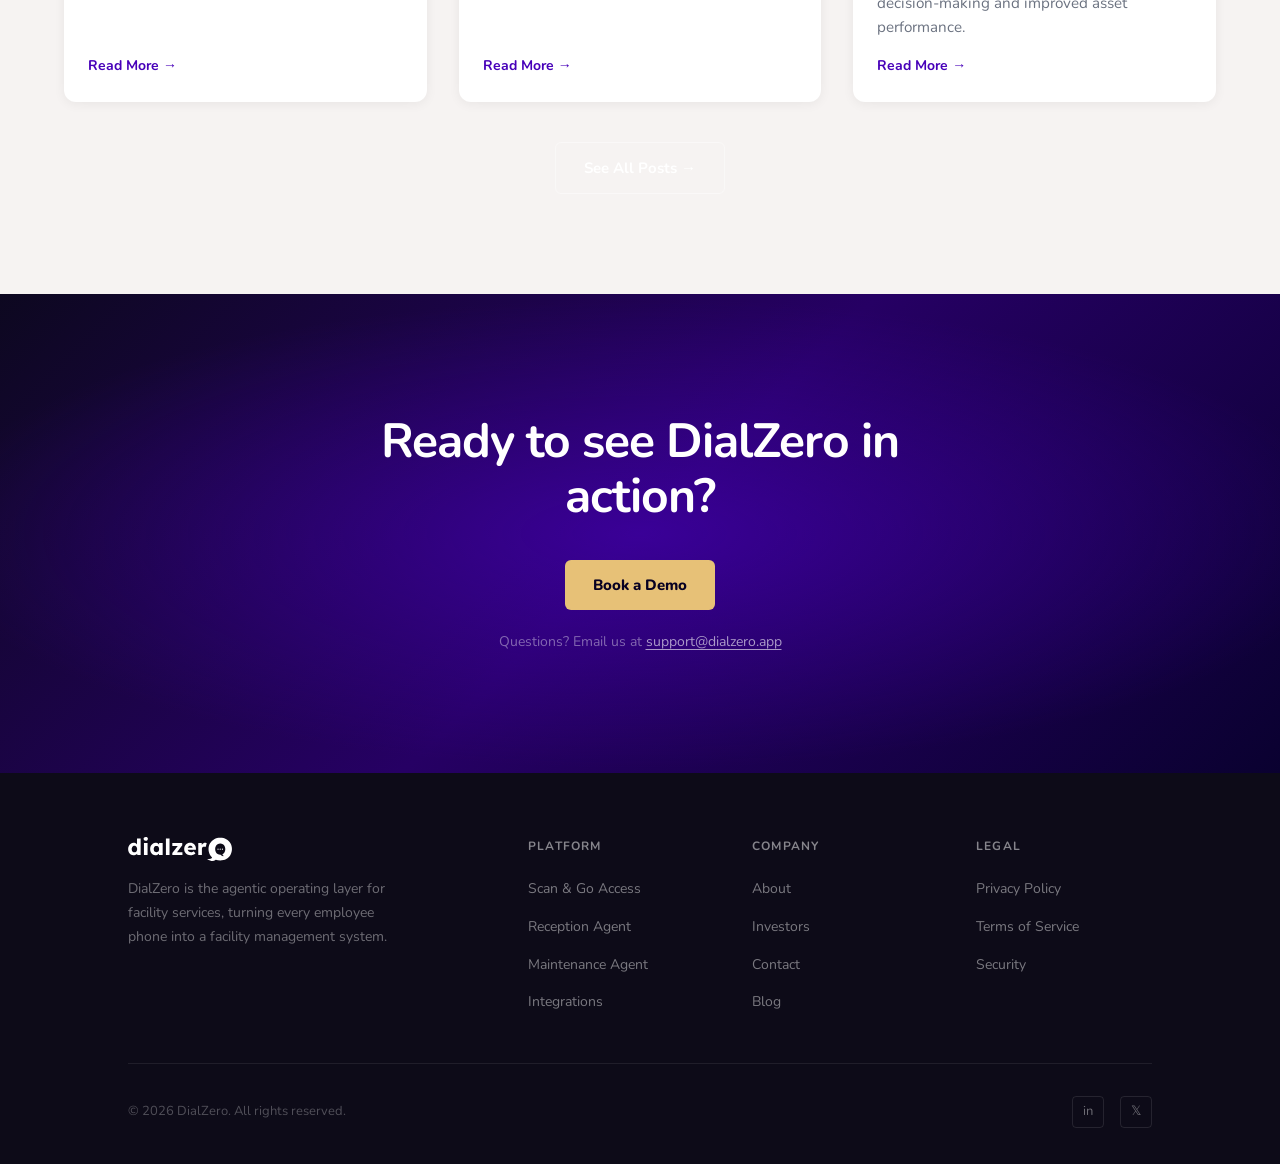
==== commit 22d11215: "blog: generate _posts/index.json manifest; update README - scripts/build-index.js builds a sorted ma" ====
--- a/index.html
+++ b/index.html
@@ -354,23 +354,9 @@
   }
 
   try {
-    const apiRes = await fetch('https://api.github.com/repos/amots12/dz-website/contents/_posts?ref=main');
-    if (!apiRes.ok) { placeholder(); return; }
-    const files = await apiRes.json();
-    const slugs = files
-      .filter(f => f.type === 'file' && f.name.endsWith('.json') && f.name !== 'index.json')
-      .map(f => f.name.replace('.json', ''))
-      .sort().reverse()
-      .slice(0, 3);
-    if (!slugs.length) { placeholder(); return; }
-
-    const posts = await Promise.all(slugs.map(async slug => {
-      try {
-        const res = await fetch('/_posts/' + slug + '.json');
-        if (!res.ok) return null;
-        return { post: await res.json(), slug };
-      } catch { return null; }
-    }));
+    const res = await fetch('/_posts/index.json');
+    if (!res.ok) { placeholder(); return; }
+    const posts = (await res.json()).slice(0, 3).map(post => ({ post, slug: post.slug }));
 
     const valid = posts.filter(Boolean);
     if (!valid.length) { placeholder(); return; }
